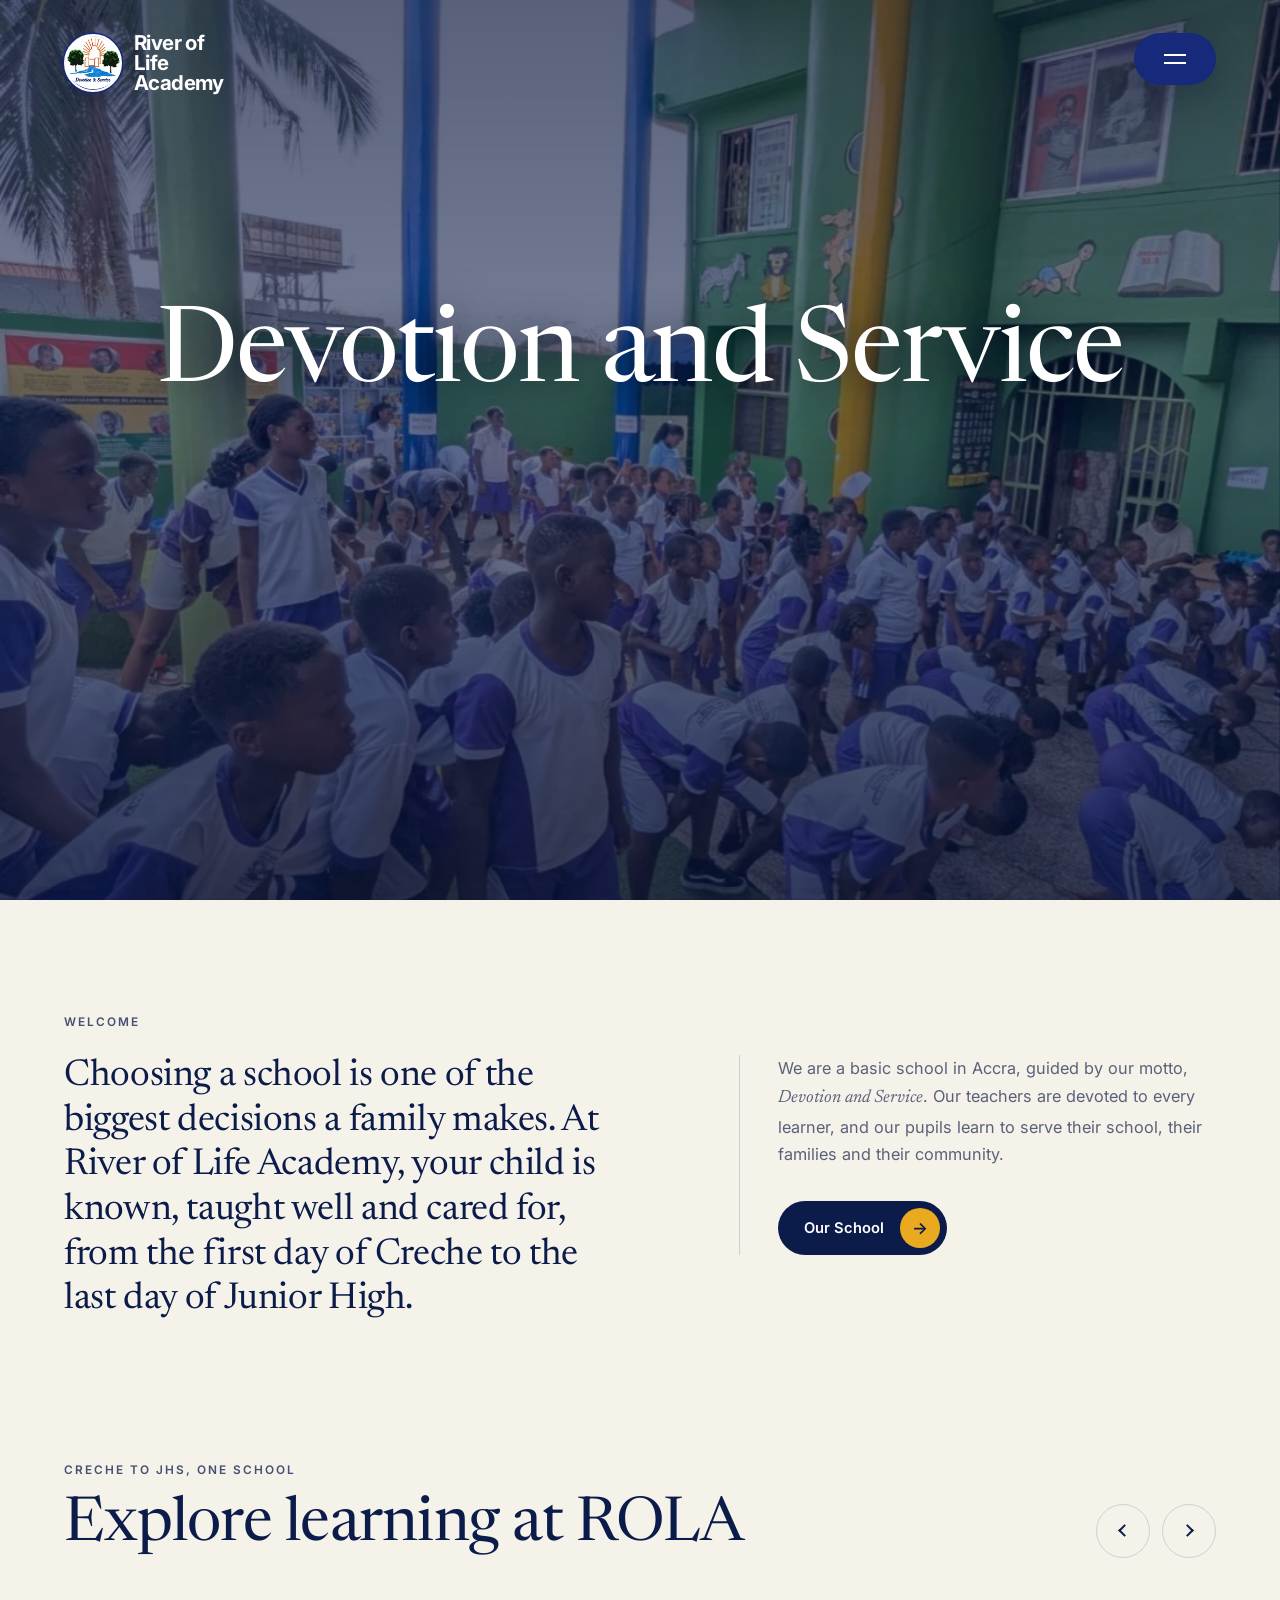
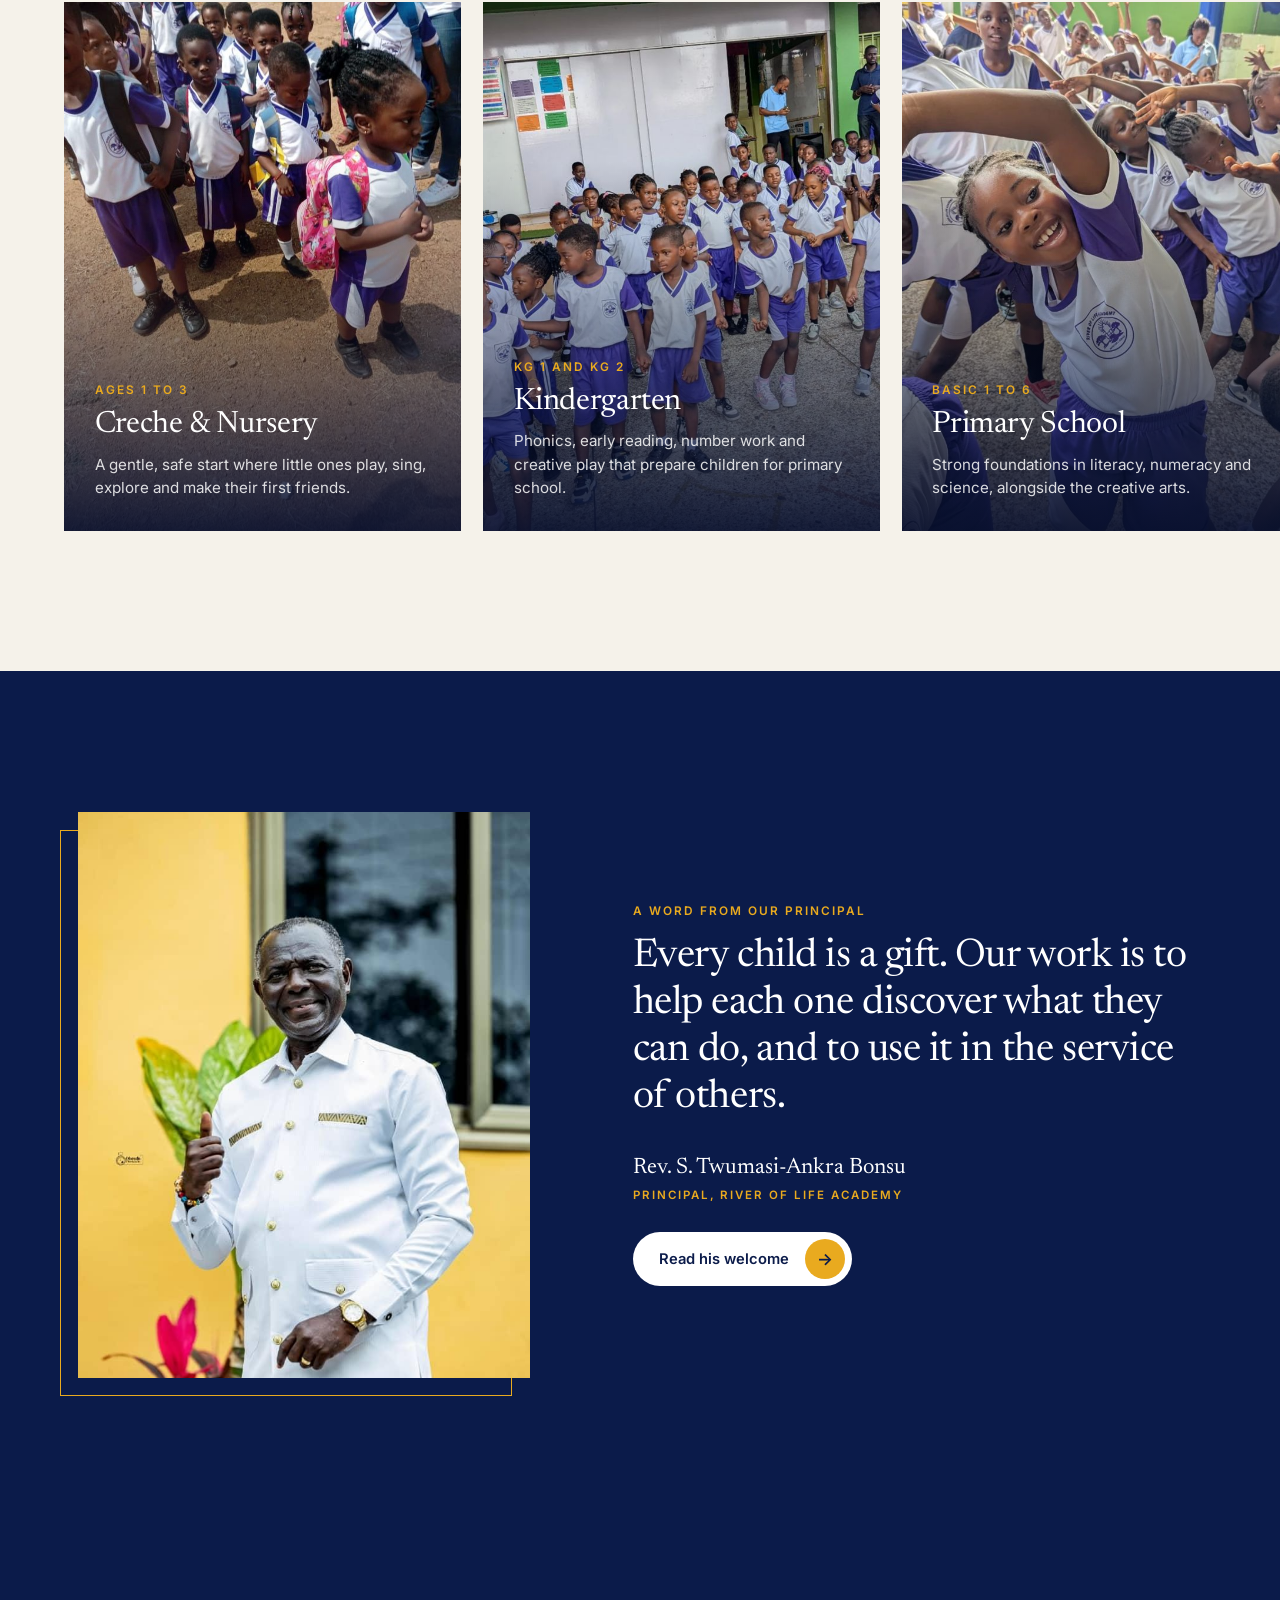
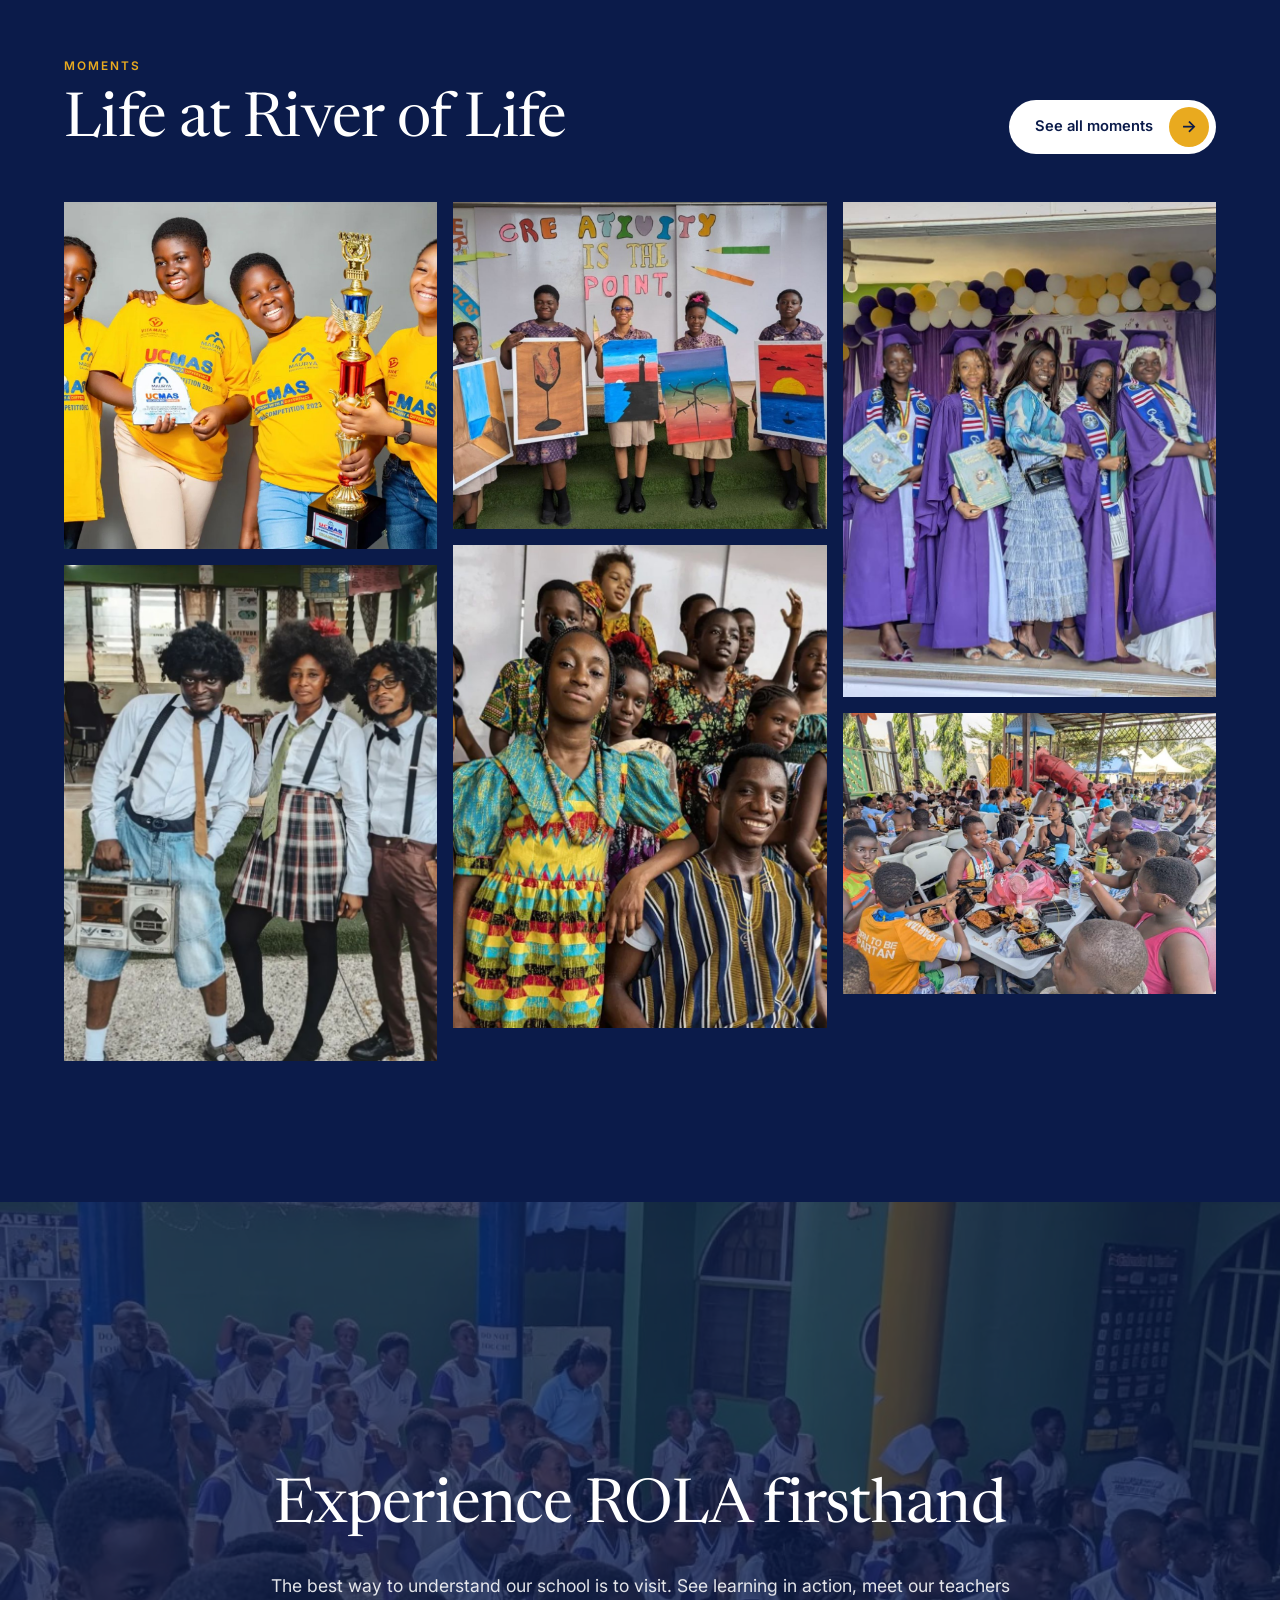
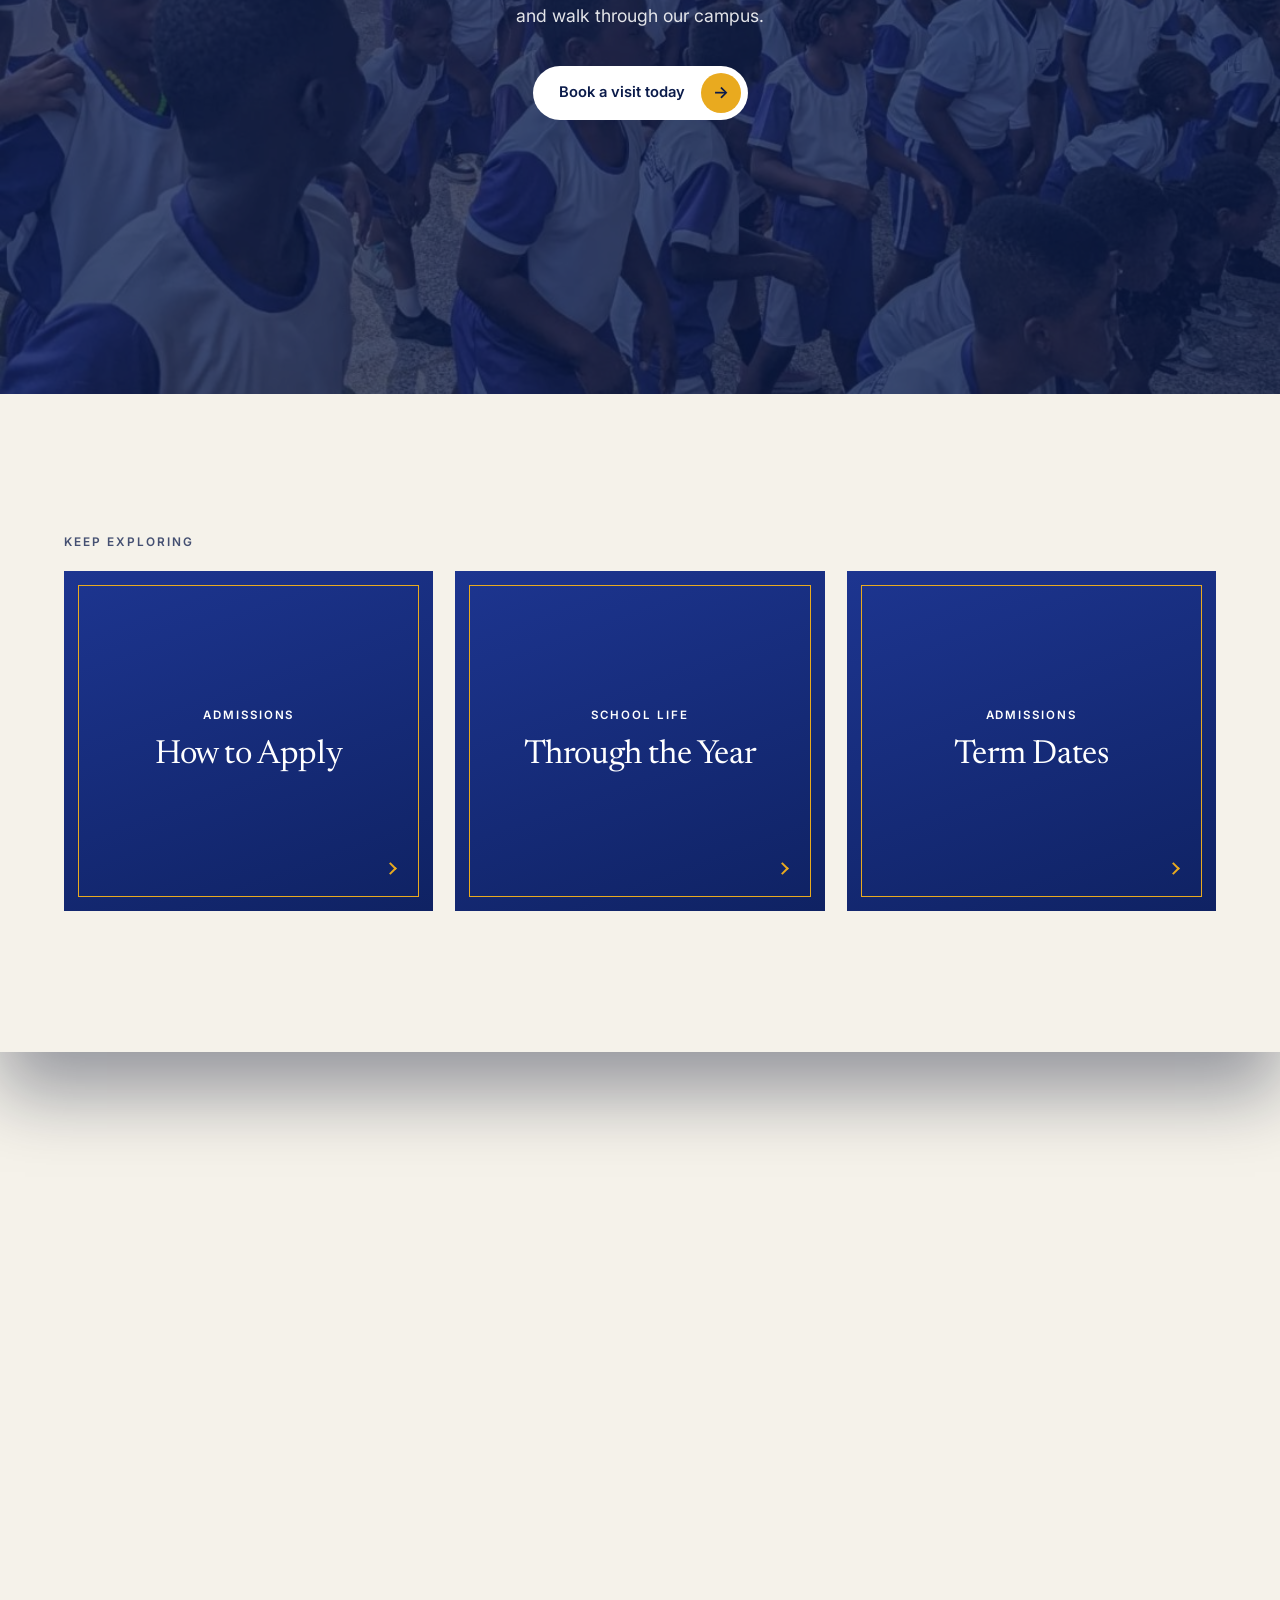
==== index.html @ cf3e888f "Split the site into section pages and add shared page polish Home keeps the welcome experience; Our " ====
<!DOCTYPE html>
<html lang="en">
<head>
  <meta charset="UTF-8" />
  <meta name="viewport" content="width=device-width, initial-scale=1.0" />
  <title>River of Life Academy | Devotion and Service | Accra, Ghana</title>
  <meta name="description" content="River of Life Academy (ROLA) is a basic school in Accra, Ghana, educating children from Creche to Junior High School. Motto: Devotion and Service." />
  <meta name="theme-color" content="#0b1b4a" />
  <meta property="og:title" content="River of Life Academy | Devotion and Service | Accra, Ghana" />
  <meta property="og:description" content="River of Life Academy (ROLA) is a basic school in Accra, Ghana, educating children from Creche to Junior High School. Motto: Devotion and Service." />
  <meta property="og:type" content="website" />
  <meta property="og:image" content="images/site/hero-1.jpg" />
  <link rel="icon" href="images/favicon.png" type="image/png" />
  <script>document.documentElement.className += " js";</script>
  <link rel="preconnect" href="https://fonts.googleapis.com" />
  <link rel="preconnect" href="https://fonts.gstatic.com" crossorigin />
  <link href="https://fonts.googleapis.com/css2?family=Inter:wght@400;500;600;700&family=Newsreader:ital,opsz,wght@0,6..72,400;0,6..72,500;1,6..72,400&display=swap" rel="stylesheet" />
  <link rel="stylesheet" href="css/styles.css" />
  <link rel="stylesheet" href="css/experience.css" />
  <link rel="stylesheet" href="css/pages.css" />
  <noscript><style>.cover,.veil{display:none!important}body.is-cover{overflow:auto!important}.reveal{opacity:1!important;transform:none!important}</style></noscript>
</head>
<body class="is-cover">
<div class="veil" aria-hidden="true"><img src="images/site/crest.png" alt="" width="120" height="120" /></div>
<div class="topfade" aria-hidden="true"></div>
<div class="cover is-intro" id="cover" aria-label="Welcome">
  <!-- Stage 1: opening photo (or images/site/hero.mp4 if present) with the motto -->
  <div class="cover__intro" id="coverIntro">
    <img src="images/site/hero-1.jpg" alt="" />
    <video id="introVideo" muted loop playsinline preload="none" aria-hidden="true"></video>
  </div>
  <!-- Stage 2: the globe.  Stage 3: the same tiles laid out as a wall you can drag around -->
  <div class="globe" id="globe"><div class="globe__sphere" id="sphere"></div></div>
  <div class="cover__shade" aria-hidden="true"></div>
  <div class="cover__center">
    <p class="cover__title">Devotion and Service</p>
    <button class="cover__go" id="coverGo" type="button">Continue</button>
  </div>
  <p class="cover__hint" id="coverHint" aria-hidden="true">Drag to explore</p>
  <div class="wallbar" id="wallbar">
    <div class="pick" id="pickPersona">
      <div class="pick__list" role="listbox" aria-label="I am a"></div>
      <button type="button" class="pick__btn" aria-haspopup="listbox"><span>I am a</span> <strong>New Parent</strong></button>
    </div>
    <button type="button" class="wallbar__globe" id="backToGlobe" aria-label="Back to the globe"></button>
    <div class="pick pick--right" id="pickTopic">
      <div class="pick__list" role="listbox" aria-label="Exploring"></div>
      <button type="button" class="pick__btn" aria-haspopup="listbox"><span>Exploring</span> <strong>Everything</strong></button>
    </div>
    <button type="button" class="wallbar__enter" id="enterSite">Enter website</button>
  </div>
</div>

<div class="sheet" id="sheet" aria-hidden="true" role="dialog" aria-modal="true" aria-labelledby="sheetTitle">
  <div class="sheet__scroll" id="sheetScroll">
    <article class="sheet__panel">
      <p class="sheet__label" id="sheetLabel"></p>
      <h2 class="sheet__title" id="sheetTitle"></h2>
      <img class="sheet__img" id="sheetImg" alt="" />
      <p class="sheet__text" id="sheetText"></p>
    </article>
  </div>
  <button type="button" class="sheet__close" id="sheetClose" aria-label="Close">&times;</button>
  <button type="button" class="sheet__full" id="sheetFull"><i aria-hidden="true"></i>Full page</button>
</div>
<header class="header" id="header">
  <a href="#top" class="wordmark" aria-label="River of Life Academy, home"><img class="wordmark__crest" src="images/site/crest.png" alt="" width="56" height="56" /><span>River of<br/>Life<br/>Academy</span></a>
  <nav class="pillnav" aria-label="Quick links">
    <a href="contact.html#visit">Book a Visit</a>
    <a href="admissions.html">Admissions</a>
    <a href="admissions.html#dates">Term Dates</a>
    <a href="school-life.html">School Life</a>
    <a href="contact.html">Contact Us</a>
  </nav>
  <button class="menu-btn" id="menuBtn" type="button" aria-label="Open menu" aria-expanded="false" aria-controls="menu"><span></span><span></span></button>
</header>
<div class="menu" id="menu" aria-hidden="true">
  <div class="menu__grid">
    <div class="menu__left">
      <img class="menu__crest" src="images/site/crest.png" alt="River of Life Academy crest" width="104" height="104" />
      <p class="menu__label">Useful links</p>
      <a href="index.html">Home</a>
      <a href="contact.html#visit">Book a Visit</a>
      <a href="admissions.html">Admissions</a>
      <a href="admissions.html#dates">Term Dates</a>
      <a href="contact.html">Contact Us</a>
    </div>
    <nav class="menu__main" aria-label="Main menu">
      <a href="our-school.html" data-sub="about" class="is-on">Our School <i class="arrow" aria-hidden="true"></i></a>
      <a href="learning.html" data-sub="learning">Learning <i class="arrow" aria-hidden="true"></i></a>
      <a href="school-life.html" data-sub="life">School Life <i class="arrow" aria-hidden="true"></i></a>
      <a href="admissions.html" data-sub="admissions">Admissions <i class="arrow" aria-hidden="true"></i></a>
      <a href="moments.html" data-sub="moments">Moments <i class="arrow" aria-hidden="true"></i></a>
      <a href="contact.html" data-sub="contact">Contact Us <i class="arrow" aria-hidden="true"></i></a>
    </nav>
    <div class="menu__sub">
      <div data-for="about" class="is-on"><a href="our-school.html">Who We Are</a><a href="our-school.html#motto">Our Motto</a><a href="our-school.html#principal">A Word from our Principal</a><a href="our-school.html#campus">Our Campus</a></div>
      <div data-for="learning"><a href="learning.html#creche">Creche &amp; Nursery</a><a href="learning.html#kindergarten">Kindergarten</a><a href="learning.html#primary">Primary School</a><a href="learning.html#jhs">Junior High School</a><a href="learning.html#curriculum">What We Teach</a></div>
      <div data-for="life"><a href="school-life.html#calendar">Through the Year</a><a href="moments.html">Photo Gallery</a></div>
      <div data-for="admissions"><a href="admissions.html#apply">How to Apply</a><a href="admissions.html#bring">What to Bring</a><a href="admissions.html#dates">Term Dates</a><a href="contact.html#visit">Book a Visit</a></div>
      <div data-for="moments"><a href="moments.html">Photo Gallery</a><a href="https://www.instagram.com/rola_school/" target="_blank" rel="noopener">Instagram</a></div>
      <div data-for="contact"><a href="contact.html">Get in Touch</a><a href="https://maps.app.goo.gl/BwdagYMMDPkHuo2j6" target="_blank" rel="noopener">Get Directions</a><a href="tel:+233200000000">Call the School</a></div>
    </div>
    <div class="menu__foot">
      <a href="#">Facebook</a>
      <a href="https://www.instagram.com/rola_school/" target="_blank" rel="noopener">Instagram</a>
      <a href="https://wa.me/233200000000" target="_blank" rel="noopener">WhatsApp</a>
      <a href="#" id="replayIntro">Welcome screen</a>
      <span>Devotion and Service</span>
    </div>
  </div>
</div>
<main id="top">
  <section class="hero">
    <!-- Background photos change automatically. To use a video instead, save it as images/site/hero.mp4 -->
    <div class="hero__slides" id="heroSlides" data-parallax>
      <img class="is-active" src="images/site/hero-1.jpg" alt="Pupils of River of Life Academy during morning exercise in front of the school building" />
      <img src="images/site/hero-3.jpg" alt="" style="object-position:center 30%" />
      <img src="images/site/stats.jpg" alt="" style="object-position:center 45%" />
      <img src="images/site/hero-2.jpg" alt="" style="object-position:center 22%" />
      <img src="images/site/h-class.jpg" alt="" style="object-position:center 35%" />
    </div>
    <video class="hero__video" id="heroVideo" muted loop playsinline preload="none" aria-hidden="true"></video>
    <div class="hero__shade" aria-hidden="true"></div>
    <span class="hero__scroll" aria-hidden="true">Scroll</span>
    <h1 class="hero__title">River of Life Academy</h1>
  </section>

  <section class="section statement">
    <div class="wrap">
      <p class="eyebrow">Welcome</p>
      <div class="intro__grid">
        <p class="lead reveal">Choosing a school is one of the biggest decisions a family makes. At River of Life Academy, your child is known, taught well and cared for, from the first day of Creche to the last day of Junior High.</p>
        <div class="intro__body reveal"><p>We are a basic school in Accra, guided by our motto, <em>Devotion and Service</em>. Our teachers are devoted to every learner, and our pupils learn to serve their school, their families and their community.</p><a href="our-school.html" class="btn">Our School <i aria-hidden="true"></i></a></div>
      </div>
    </div>
  </section>

  <section class="section learning" id="learning">
    <div class="wrap learning__head">
      <div class="reveal"><p class="eyebrow">Creche to JHS, one school</p><h2>Explore learning at ROLA</h2></div>
      <div class="controls">
        <button type="button" class="round" id="slidePrev" aria-label="Previous"><i class="arrow arrow--left"></i></button>
        <button type="button" class="round" id="slideNext" aria-label="Next"><i class="arrow"></i></button>
      </div>
    </div>
    <div class="slider" id="slider">
      <a class="stage" href="learning.html#creche">
        <img src="images/site/nursery.jpg" alt="" loading="lazy" />
        <div class="stage__text"><p class="eyebrow">Ages 1 to 3</p><h3>Creche &amp; Nursery</h3><p>A gentle, safe start where little ones play, sing, explore and make their first friends.</p></div>
      </a>
      <a class="stage" href="learning.html#kindergarten">
        <img src="images/site/kg.jpg" alt="" loading="lazy" />
        <div class="stage__text"><p class="eyebrow">KG 1 and KG 2</p><h3>Kindergarten</h3><p>Phonics, early reading, number work and creative play that prepare children for primary school.</p></div>
      </a>
      <a class="stage" href="learning.html#primary">
        <img src="images/site/primary.jpg" alt="" loading="lazy" />
        <div class="stage__text"><p class="eyebrow">Basic 1 to 6</p><h3>Primary School</h3><p>Strong foundations in literacy, numeracy and science, alongside the creative arts.</p></div>
      </a>
      <a class="stage" href="learning.html#jhs">
        <img src="images/site/jhs.jpg" alt="" loading="lazy" />
        <div class="stage__text"><p class="eyebrow">JHS 1 to 3</p><h3>Junior High School</h3><p>Focused teaching, mentoring and BECE preparation for confident young people.</p></div>
      </a>
    </div>
  </section>

  <section class="section welcome">
    <div class="wrap welcome__grid">
      <figure class="welcome__photo reveal"><img src="images/site/principal.jpg" alt="Rev. S. Twumasi-Ankra Bonsu, Principal of River of Life Academy" loading="lazy" /></figure>
      <div class="reveal">
        <p class="eyebrow eyebrow--gold">A word from our Principal</p>
        <blockquote>Every child is a gift. Our work is to help each one discover what they can do, and to use it in the service of others.</blockquote>
        <p class="welcome__sign">Rev. S. Twumasi-Ankra Bonsu<span>Principal, River of Life Academy</span></p>
        <p class="welcome__more"><a href="our-school.html#principal" class="btn btn--light">Read his welcome <i aria-hidden="true"></i></a></p>
      </div>
    </div>
  </section>

  <section class="section moments moments--teaser">
    <div class="wrap">
      <div class="moments__head reveal">
        <div><p class="eyebrow eyebrow--gold">Moments</p><h2>Life at River of Life</h2></div>
        <a href="moments.html" class="btn btn--light">See all moments <i aria-hidden="true"></i></a>
      </div>
      <div class="grid" id="gallery">
        <button type="button" class="shot"><img src="images/site/g-ucmas.jpg" alt="School photo: UCMAS National Competition" loading="lazy" /><span>UCMAS National Competition</span></button>
        <button type="button" class="shot"><img src="images/site/g-oldschool.jpg" alt="School photo: Old School Day" loading="lazy" /><span>Old School Day</span></button>
        <button type="button" class="shot"><img src="images/site/g-art.jpg" alt="School photo: Creativity is the Point" loading="lazy" /><span>Creativity is the Point</span></button>
        <button type="button" class="shot"><img src="images/site/g-culture.jpg" alt="School photo: Cultural Day" loading="lazy" /><span>Cultural Day</span></button>
        <button type="button" class="shot"><img src="images/site/g-graduation.jpg" alt="School photo: Graduation Day" loading="lazy" /><span>Graduation Day</span></button>
        <button type="button" class="shot"><img src="images/site/g-trip-lunch.jpg" alt="School photo: Excursion: lunch together" loading="lazy" /><span>Excursion: lunch together</span></button>
      </div>
    </div>
  </section>

  <section class="banner">
    <img src="images/site/stats.jpg" alt="ROLA pupils gathered in the school courtyard" loading="lazy" />
    <div class="banner__shade" aria-hidden="true"></div>
    <div class="banner__text reveal">
      <h2>Experience ROLA firsthand</h2>
      <p>The best way to understand our school is to visit. See learning in action, meet our teachers and walk through our campus.</p>
      <a href="contact.html#visit" class="btn btn--light">Book a visit today <i aria-hidden="true"></i></a>
    </div>
  </section>

  <section class="section explore">
    <div class="wrap">
      <p class="eyebrow">Keep exploring</p>
      <div class="explore__grid"><a href="admissions.html" class="card reveal"><span class="card__label">Admissions</span><span class="card__title">How to Apply</span><i class="arrow" aria-hidden="true"></i></a><a href="school-life.html" class="card reveal"><span class="card__label">School Life</span><span class="card__title">Through the Year</span><i class="arrow" aria-hidden="true"></i></a><a href="admissions.html#dates" class="card reveal"><span class="card__label">Admissions</span><span class="card__title">Term Dates</span><i class="arrow" aria-hidden="true"></i></a></div>
    </div>
  </section>
</main>
<footer class="footer">
  <div class="wrap footer__cards">
    <a href="admissions.html" class="fcard">
      <img src="images/site/g-art2.jpg" alt="" loading="lazy" />
      <div><h2>Begin your journey</h2><p>Explore our admissions process and take the next step with confidence.</p><span class="btn btn--light">Admissions <i aria-hidden="true"></i></span></div>
    </a>
    <a href="contact.html#visit" class="fcard">
      <img src="images/site/g-culture2.jpg" alt="" loading="lazy" />
      <div><h2>Book a visit</h2><p>Walk through our classrooms, meet our teachers and discover what makes ROLA special.</p><span class="btn btn--light">Visits <i aria-hidden="true"></i></span></div>
    </a>
  </div>
  <div class="wrap footer__bottom">
    <p class="wordmark wordmark--footer"><img class="wordmark__crest" src="images/site/crest.png" alt="" width="56" height="56" /><span>River of<br/>Life<br/>Academy</span></p>
    <p class="footer__motto">Devotion and Service</p>
    <nav class="footer__links" aria-label="Social">
      <a href="#">Facebook</a>
      <a href="https://www.instagram.com/rola_school/" target="_blank" rel="noopener">Instagram</a>
      <a href="https://wa.me/233200000000" target="_blank" rel="noopener">WhatsApp</a>
    </nav>
    <p class="footer__copy">All rights reserved. &copy; <span id="year">2026</span> River of Life Academy, Accra</p>
  </div>
</footer>

<div class="lightbox" id="lightbox" aria-hidden="true">
  <button class="lightbox__close" type="button" aria-label="Close">Close</button>
  <img alt="" />
  <p></p>
</div>

<script src="js/site.js"></script>
<script src="js/main.js"></script>
</body>
</html>
---- css/styles.css ----
/* =========================================================
   River of Life Academy
   Brand colours live here: change them once, the site follows.
   ========================================================= */
:root {
  --navy: #0b1b4a;        /* deep school blue (from the crest) */
  --navy-2: #16297a;      /* pills, cards */
  --navy-deep: #060e2c;   /* footer, welcome screen edges */
  --gold: #e9aa1f;
  --gold-dark: #b58108;
  --cream: #f5f2ea;
  --white: #ffffff;
  --ink: #161d38;
  --muted: #5b6179;
  --line: rgba(11, 27, 74, .16);

  --serif: "Newsreader", "Iowan Old Style", Georgia, serif;
  --sans: "Inter", "Helvetica Neue", Arial, sans-serif;

  --gutter: clamp(20px, 5vw, 72px);
  --max: 1320px;
  --ease: cubic-bezier(.2, .7, .2, 1);
}

/* ---------- Base ---------- */
*, *::before, *::after { box-sizing: border-box; }
html { scroll-behavior: smooth; scroll-padding-top: 90px; }
body { margin: 0; font: 400 1.02rem/1.7 var(--sans); color: var(--ink); background: var(--cream); -webkit-font-smoothing: antialiased; overflow-x: hidden; }
body.is-cover, body.menu-open { overflow: hidden; }
img { display: block; max-width: 100%; }
a { color: inherit; text-decoration: none; }
ul, ol { list-style: none; margin: 0; padding: 0; }
p { margin: 0 0 1.1em; }
button { font: inherit; color: inherit; cursor: pointer; }
h1, h2, h3 { font-family: var(--serif); font-weight: 400; color: var(--navy); margin: 0; letter-spacing: -.012em; }
h2 { font-size: clamp(2.3rem, 4.8vw, 4.1rem); line-height: 1.04; margin-bottom: .5em; }
h3 { font-size: 1.65rem; line-height: 1.15; }
em { font-family: var(--serif); font-size: 1.1em; }
:focus-visible { outline: 2px solid var(--gold); outline-offset: 3px; }

.wrap { width: min(var(--max), 100% - 2 * var(--gutter)); margin-inline: auto; }
.section { padding: clamp(84px, 11vw, 168px) 0; }
.bar { display: block; width: 64px; height: 3px; background: var(--gold); margin-bottom: 30px; }
.eyebrow { font: 600 .74rem/1.2 var(--sans); letter-spacing: .17em; text-transform: uppercase; color: var(--navy); opacity: .75; margin-bottom: 16px; }
.eyebrow--gold { color: var(--gold); opacity: 1; }
.lead { font: 400 clamp(1.6rem, 2.9vw, 2.55rem)/1.2 var(--serif); color: var(--navy); letter-spacing: -.01em; margin: 0; }
.lead--sm { font-size: clamp(1.3rem, 2vw, 1.7rem); line-height: 1.3; margin-bottom: 1em; }

/* Buttons */
.btn { display: inline-flex; align-items: center; gap: 16px; padding: 7px 7px 7px 26px; border: 0; border-radius: 999px; background: var(--navy); color: #fff; font: 600 .92rem/1 var(--sans); transition: background .3s; }
.btn i { display: grid; place-items: center; width: 40px; height: 40px; border-radius: 50%; background: var(--gold); color: var(--navy); font-style: normal; transition: transform .35s var(--ease); }
.btn i::before { content: "\2192"; font-size: 1.05rem; }
.btn:hover { background: var(--navy-2); }
.btn:hover i { transform: translateX(4px); }
.btn--light { background: #fff; color: var(--navy); }
.btn--light:hover { background: var(--cream); }
.round { display: grid; place-items: center; width: 54px; height: 54px; border-radius: 50%; border: 1px solid var(--line); background: transparent; color: var(--navy); transition: background .3s, color .3s; }
.round:hover { background: var(--navy); color: #fff; }
.arrow { display: inline-block; width: 9px; height: 9px; border-top: 2px solid currentColor; border-right: 2px solid currentColor; transform: rotate(45deg); margin-left: -3px; }
.arrow--left { transform: rotate(-135deg); margin-left: 3px; }

/* Reveal on scroll (only when JS is running) */
.js .reveal { opacity: 0; transform: translateY(30px); transition: opacity 1s var(--ease), transform 1s var(--ease); }
.js .reveal.is-in { opacity: 1; transform: none; }

/* =========================================================
   Welcome screen
   ========================================================= */
.cover { position: fixed; inset: 0; z-index: 150; overflow: hidden; background: radial-gradient(circle at 50% 46%, #17307f 0%, var(--navy) 42%, var(--navy-deep) 100%); touch-action: none; user-select: none; -webkit-user-select: none; cursor: grab; transition: opacity .9s var(--ease), transform 1.1s var(--ease), visibility .9s; }
.cover:active { cursor: grabbing; }
.cover.is-gone { opacity: 0; visibility: hidden; transform: scale(1.25); pointer-events: none; }
.globe { position: absolute; inset: 0; perspective: 1200px; }
.globe__sphere { position: absolute; left: 50%; top: 50%; width: 0; height: 0; transform-style: preserve-3d; will-change: transform; }
.gcard { --cw: 240px; --ch: 320px; --u: 1; position: absolute; left: calc(var(--cw) / -2); top: calc(var(--ch) / -2); width: var(--cw); height: var(--ch); display: flex; flex-direction: column; align-items: center; justify-content: center; text-align: center; padding: calc(var(--u) * 24px); color: #fff; background: var(--navy-2) center / cover no-repeat; overflow: hidden; }
.gcard--text { background: linear-gradient(160deg, #1d3590, #0f2263); }
.gcard--text::before { content: ""; position: absolute; inset: calc(var(--u) * 10px); border: 1px solid var(--gold); }
.gcard--caption::after { content: ""; position: absolute; inset: 0; background: rgba(6, 14, 44, .38); }
.gcard > * { position: relative; z-index: 1; }
.gcard small { font: 600 calc(var(--u) * 10px)/1 var(--sans); letter-spacing: .17em; text-transform: uppercase; margin-bottom: calc(var(--u) * 12px); }
.gcard strong { font: 400 calc(var(--u) * 28px)/1.04 var(--serif); letter-spacing: -.01em; }
.gcard em { font: 500 calc(var(--u) * 10.5px)/1 var(--sans); margin-top: calc(var(--u) * 14px); opacity: .85; }
.gcard:hover { filter: brightness(1.18); }
.cover__shade { position: absolute; inset: 0; pointer-events: none; background: radial-gradient(ellipse 46% 34% at 50% 52%, rgba(6, 14, 44, .62), transparent 100%), radial-gradient(circle at 50% 50%, transparent 55%, rgba(4, 9, 28, .85) 100%); }
.cover__center { position: absolute; inset: 0; display: flex; flex-direction: column; align-items: center; justify-content: center; gap: clamp(22px, 4vh, 44px); padding: 0 20px; text-align: center; pointer-events: none; }
.cover__title { margin: 0; font: 400 clamp(2.9rem, 8.2vw, 6.8rem)/1 var(--serif); letter-spacing: -.02em; color: #fff; text-shadow: 0 4px 40px rgba(4, 9, 28, .8); }
.cover__go { pointer-events: auto; width: clamp(118px, 12vw, 150px); aspect-ratio: 1; border-radius: 50%; border: 2px solid #fff; background: rgba(6, 14, 44, .6); color: #fff; font: 400 1.15rem var(--serif); transition: background .35s, color .35s, transform .35s var(--ease); }
.cover__go:hover { background: #fff; color: var(--navy); transform: scale(1.06); }
.cover__hint { position: absolute; left: 0; right: 0; bottom: 26px; margin: 0; text-align: center; font: 600 .68rem var(--sans); letter-spacing: .2em; text-transform: uppercase; color: rgba(255, 255, 255, .55); pointer-events: none; }

/* =========================================================
   Header and menu
   ========================================================= */
.header { position: fixed; top: 0; left: 0; right: 0; z-index: 200; display: flex; justify-content: space-between; align-items: flex-start; padding: clamp(18px, 2.6vw, 34px) var(--gutter); pointer-events: none; }
.header > * { pointer-events: auto; }
.wordmark { display: flex; align-items: center; gap: 12px; font: 700 1.28rem/.98 var(--sans); letter-spacing: -.03em; color: #fff; transition: color .35s; }
.wordmark__crest { width: 58px; height: 58px; border-radius: 50%; background: #fff; border: 2px solid #fff; box-shadow: 0 0 0 1.5px var(--navy-2), 0 6px 18px rgba(6, 14, 44, .25); }
.header.is-light .wordmark { color: var(--navy); }
/* Always white over the welcome screen and the open menu (must outrank .header.is-light) */
body.is-cover .header .wordmark, body.menu-open .header .wordmark { color: #fff; }
.pillnav { position: absolute; left: 50%; top: clamp(18px, 2.6vw, 34px); transform: translateX(-50%); display: flex; padding: 6px; border-radius: 999px; background: var(--navy-2); box-shadow: 0 10px 30px rgba(6, 14, 44, .25); transition: opacity .4s, transform .5s var(--ease); }
.pillnav a { padding: 11px 17px; border-radius: 999px; color: #fff; font: 600 .84rem/1 var(--sans); white-space: nowrap; transition: background .3s, color .3s; }
.pillnav a:hover { background: rgba(255, 255, 255, .14); }
.pillnav a.is-active { background: #fff; color: var(--navy); }
body.is-cover .pillnav, body.menu-open .pillnav { opacity: 0; pointer-events: none; transform: translateX(-50%) translateY(-14px); }
.menu-btn { display: flex; flex-direction: column; align-items: center; justify-content: center; gap: 6px; width: 82px; height: 52px; border: 0; border-radius: 999px; background: var(--navy-2); box-shadow: 0 10px 30px rgba(6, 14, 44, .25); transition: background .3s; }
.menu-btn:hover { background: #1f38a0; }
.menu-btn span { width: 22px; height: 2px; background: #fff; transition: transform .4s var(--ease); }
.menu-btn[aria-expanded="true"] span:first-child { transform: translateY(4px) rotate(45deg); }
.menu-btn[aria-expanded="true"] span:last-child { transform: translateY(-4px) rotate(-45deg); }

.menu { position: fixed; inset: 0; z-index: 180; background: var(--navy); color: #fff; overflow-y: auto; clip-path: circle(0 at calc(100% - var(--gutter) - 41px) 56px); visibility: hidden; transition: clip-path .8s var(--ease), visibility .8s; }
.menu.is-open { clip-path: circle(150% at calc(100% - var(--gutter) - 41px) 56px); visibility: visible; }
.menu__grid { display: grid; grid-template-columns: 1.5fr 1fr; gap: 8vw; min-height: 100%; padding: clamp(120px, 16vh, 170px) var(--gutter) 60px; align-items: start; }
.menu__main { display: grid; gap: 0; max-width: 420px; }
.menu__main a { display: flex; align-items: baseline; gap: 18px; padding: 13px 0; border-bottom: 1px solid rgba(255, 255, 255, .14); font: 400 clamp(1.3rem, 1.9vw, 1.6rem)/1.2 var(--serif); transition: color .3s, transform .45s var(--ease); }
.menu__main a small { font: 600 .72rem var(--sans); letter-spacing: .12em; color: var(--gold); }
.menu__main a:hover { color: var(--gold); transform: translateX(8px); }
.menu__side { display: grid; gap: 10px; padding-left: 5vw; border-left: 1px solid rgba(255, 255, 255, .16); }
.menu__side a { color: rgba(255, 255, 255, .86); word-break: break-word; }
.menu__side a:hover { color: var(--gold); }
.menu__label { margin: 22px 0 4px; font: 600 .72rem var(--sans); letter-spacing: .17em; text-transform: uppercase; color: var(--gold); }
.menu__label:first-child { margin-top: 0; }
.menu__motto { margin: 40px 0 0; font: italic 400 1.5rem var(--serif); color: #fff; }

/* =========================================================
   Hero
   ========================================================= */
.hero { position: relative; height: min(100vh, 1100px); height: min(100svh, 1100px); min-height: 560px; overflow: hidden; background: var(--navy); }
.hero__slides img, .hero__video { position: absolute; inset: 0; width: 100%; height: 100%; object-fit: cover; object-position: center 40%; }
.hero__slides img { opacity: 0; transform: scale(1.14); transition: opacity 1.8s ease, transform 9s linear; }
.hero__slides img.is-active { opacity: 1; transform: scale(1); }
.hero__video { opacity: 0; transition: opacity 1.2s ease; }
.hero__video.is-ready { opacity: 1; }
/* Navy tint over the changing photos (and the video, once added).
   The last number (.62) is the strength: lower = more photo, higher = more navy. */
.hero__shade { position: absolute; inset: 0; background: linear-gradient(to bottom, rgba(6, 14, 44, .3) 0%, rgba(6, 14, 44, 0) 35%, rgba(6, 14, 44, .5) 100%), rgba(11, 27, 74, .62); }
.hero__title { position: absolute; left: var(--gutter); right: var(--gutter); bottom: clamp(40px, 8vh, 90px); text-align: center; color: #fff; font-size: clamp(2.7rem, 7vw, 6rem); line-height: 1; }
.hero__scroll { position: absolute; left: var(--gutter); bottom: clamp(40px, 8vh, 90px); display: flex; align-items: center; gap: 12px; color: #fff; font: 600 .7rem var(--sans); letter-spacing: .2em; text-transform: uppercase; writing-mode: vertical-rl; }
.hero__scroll::after { content: ""; width: 1px; height: 54px; background: rgba(255, 255, 255, .7); }

/* =========================================================
   Intro
   ========================================================= */
.intro__grid { display: grid; grid-template-columns: 1.2fr 1fr; gap: clamp(40px, 8vw, 130px); align-items: start; }
.intro__body { color: var(--muted); }
.intro__cta { color: var(--navy); font-weight: 600; margin-top: 1.6em; }

/* =========================================================
   Learning slider
   ========================================================= */
.learning { padding-top: 0; }
.learning__head { display: flex; align-items: flex-end; justify-content: space-between; gap: 24px; margin-bottom: 44px; }
.learning__head h2 { margin: 0; }
.controls { display: flex; gap: 12px; }
.slider { display: flex; gap: 22px; overflow-x: auto; scroll-snap-type: x mandatory; padding-inline: max(var(--gutter), calc((100% - var(--max)) / 2)); scroll-padding-inline: max(var(--gutter), calc((100% - var(--max)) / 2)); scrollbar-width: none; }
.slider::-webkit-scrollbar { display: none; }
.stage { position: relative; flex: 0 0 clamp(270px, 31vw, 440px); aspect-ratio: 3 / 4; overflow: hidden; scroll-snap-align: start; background: var(--navy); color: #fff; }
.stage img { width: 100%; height: 100%; object-fit: cover; object-position: center 25%; transition: transform 1.2s var(--ease); }
.stage:hover img { transform: scale(1.06); }
.stage::after { content: ""; position: absolute; inset: 0; background: linear-gradient(to top, rgba(6, 14, 44, .92) 0%, rgba(6, 14, 44, .2) 52%, transparent 70%); }
.stage__text { position: absolute; left: 0; right: 0; bottom: 0; z-index: 1; padding: clamp(22px, 2.4vw, 34px); }
.stage__text .eyebrow { color: var(--gold); opacity: 1; margin-bottom: 10px; }
.stage__text h3 { color: #fff; font-size: clamp(1.7rem, 2.4vw, 2.3rem); margin-bottom: 10px; }
.stage__text p:last-child { margin: 0; font-size: .95rem; line-height: 1.55; color: rgba(255, 255, 255, .84); }

/* =========================================================
   Welcome message
   ========================================================= */
.welcome { background: var(--navy); color: rgba(255, 255, 255, .8); }
.welcome__grid { display: grid; grid-template-columns: .8fr 1fr; gap: clamp(40px, 8vw, 130px); align-items: center; }
.welcome__photo { position: relative; margin: 0 0 0 14px; }
.welcome__photo::before { content: ""; position: absolute; inset: 18px 18px -18px -18px; border: 1px solid var(--gold); }
.welcome__photo img { position: relative; width: 100%; aspect-ratio: 4 / 5; object-fit: cover; object-position: center 12%; }
.welcome blockquote { margin: 0 0 30px; font: 400 clamp(1.75rem, 3.1vw, 2.7rem)/1.18 var(--serif); letter-spacing: -.012em; color: #fff; }
.welcome__sign { margin: 34px 0 0; font: 400 1.4rem/1.2 var(--serif); color: #fff; }
.welcome__sign span { display: block; margin-top: 6px; font: 600 .72rem var(--sans); letter-spacing: .17em; text-transform: uppercase; color: var(--gold); }

/* =========================================================
   Tables (school life, term dates)
   ========================================================= */
.life__grid, .dates__grid { display: grid; grid-template-columns: .8fr 1.25fr; gap: clamp(40px, 8vw, 130px); align-items: start; }
.life__intro { position: sticky; top: 130px; }
.life__intro p, .dates__grid > div:first-child p { color: var(--muted); max-width: 40ch; }
.life__intro .btn { margin-top: 14px; }
.table { border-top: 1px solid var(--navy); }
.table__caption { margin: 0; padding: 16px 0; font: 600 .74rem var(--sans); letter-spacing: .17em; text-transform: uppercase; color: var(--navy); border-bottom: 1px solid var(--line); }
.table__row { display: grid; grid-template-columns: 1fr 1.5fr; gap: clamp(18px, 3vw, 48px); align-items: baseline; padding: 26px 0; border-bottom: 1px solid var(--line); transition: background .35s, box-shadow .35s; }
.table__row h3, .table__row p { transition: color .35s; }
.table__row p { margin: 0; color: var(--muted); }
/* Hover: navy band (extended sideways with a shadow so the text does not shift), gold heading, white text */
.table__row:hover { background: var(--navy); box-shadow: -22px 0 0 var(--navy), 22px 0 0 var(--navy); }
.table__row:hover h3 { color: var(--gold); }
.table__row:hover p, .table__row:hover .table__date { color: #fff !important; }
.table--dates .table__row { grid-template-columns: 110px 1.3fr 1fr; }
.table__date { font: 400 1.5rem/1.1 var(--serif); color: var(--gold-dark) !important; }

/* =========================================================
   Full-bleed banner
   ========================================================= */
.banner { position: relative; min-height: min(88vh, 800px); display: grid; place-items: center; padding: 120px var(--gutter); overflow: hidden; background: var(--navy); text-align: center; }
.banner > img { position: absolute; inset: 0; width: 100%; height: 100%; object-fit: cover; }
.banner__shade { position: absolute; inset: 0; background: rgba(11, 27, 74, .74); }
.banner__text { position: relative; max-width: 760px; color: rgba(255, 255, 255, .88); }
.banner__text h2 { color: #fff; }
.banner__text p { font-size: 1.1rem; margin-bottom: 2em; }

/* =========================================================
   Admissions
   ========================================================= */
.admissions, .contact { background: #fff; }
.admissions__grid, .contact__grid { display: grid; grid-template-columns: 1fr 1fr; gap: clamp(40px, 8vw, 130px); align-items: start; }
.admissions__grid > div > p:not(.lead) { color: var(--muted); }
.sub { margin: 40px 0 16px; font: 600 .74rem var(--sans); letter-spacing: .17em; text-transform: uppercase; color: var(--navy); }
.dots li { position: relative; padding: 10px 0 10px 26px; border-bottom: 1px solid var(--line); }
.dots li::before { content: ""; position: absolute; left: 2px; top: 21px; width: 8px; height: 8px; background: var(--gold); }
.steps li { display: grid; grid-template-columns: 84px 1fr; gap: 12px; padding: 32px 0; border-top: 1px solid var(--line); }
.steps li:last-child { border-bottom: 1px solid var(--line); }
.steps span { font: 400 2.7rem/1 var(--serif); color: var(--gold-dark); }
.steps h3 { margin-bottom: 8px; }
.steps p { margin: 0; color: var(--muted); }

/* =========================================================
   Moments
   ========================================================= */
.moments { background: var(--navy); }
.moments__head { display: flex; align-items: flex-end; justify-content: space-between; gap: 24px; flex-wrap: wrap; margin-bottom: 48px; }
.moments__head h2 { color: #fff; margin: 0; }
.grid { columns: 3; column-gap: 16px; }
.shot { position: relative; display: block; width: 100%; margin: 0 0 16px; padding: 0; border: 0; background: var(--navy-2); overflow: hidden; break-inside: avoid; }
.shot img { width: 100%; transition: transform 1.1s var(--ease); }
.shot::after { content: ""; position: absolute; inset: 0; background: linear-gradient(to top, rgba(6, 14, 44, .85), transparent 45%); opacity: 0; transition: opacity .4s; }
.shot span { position: absolute; left: 18px; right: 18px; bottom: 14px; z-index: 1; text-align: left; font: 400 1.3rem/1.15 var(--serif); color: #fff; opacity: 0; transform: translateY(10px); transition: opacity .4s, transform .5s var(--ease); }
.shot:hover img, .shot:focus-visible img { transform: scale(1.05); }
.shot:hover::after, .shot:focus-visible::after { opacity: 1; }
.shot:hover span, .shot:focus-visible span { opacity: 1; transform: none; }

/* =========================================================
   Contact
   ========================================================= */
.details { display: grid; grid-template-columns: 1fr 1fr; gap: 30px 24px; margin: 44px 0 0; }
.details dt { font: 600 .72rem var(--sans); letter-spacing: .17em; text-transform: uppercase; color: var(--gold-dark); margin-bottom: 6px; }
.details dd { margin: 0; font: 400 1.22rem/1.3 var(--serif); color: var(--navy); word-break: break-word; }
.details .directions { display: inline-block; margin-top: 8px; font: 600 .82rem var(--sans); letter-spacing: .04em; color: var(--gold-dark); border-bottom: 1px solid currentColor; }
.details .directions::after { content: " 92"; }
.details a:hover { text-decoration: underline; text-decoration-color: var(--gold); text-underline-offset: 4px; }
.form__row { display: grid; grid-template-columns: 1fr 1fr; gap: 28px; }
.field { margin-bottom: 26px; }
.field label { display: block; font: 600 .72rem var(--sans); letter-spacing: .14em; text-transform: uppercase; color: var(--navy); }
.field input, .field select, .field textarea { width: 100%; padding: 12px 0; border: 0; border-bottom: 1px solid rgba(11, 27, 74, .35); border-radius: 0; background: transparent; font: 400 1.05rem var(--sans); color: var(--ink); transition: border-color .3s, box-shadow .3s; }
.field textarea { resize: vertical; }
.field input:focus, .field select:focus, .field textarea:focus { outline: none; border-color: var(--navy); box-shadow: 0 2px 0 var(--gold); }
.field.has-error input, .field.has-error textarea { border-color: #c2281f; box-shadow: 0 1px 0 #c2281f; }
.form__status { margin: 18px 0 0; min-height: 1.5em; font-weight: 600; }
.form__status.is-success { color: #14734a; }
.form__status.is-error { color: #c2281f; }
.map { height: 420px; margin-top: clamp(60px, 8vw, 110px); overflow: hidden; }
.map iframe { width: 100%; height: 100%; border: 0; display: block; filter: grayscale(.7) contrast(1.05); }

/* =========================================================
   Keep exploring
   ========================================================= */
.explore__grid { display: grid; grid-template-columns: repeat(3, 1fr); gap: 22px; margin-top: 44px; }
.card { position: relative; display: flex; flex-direction: column; justify-content: center; align-items: center; text-align: center; min-height: 340px; padding: 48px 36px; color: #fff; background: linear-gradient(160deg, #1d3590, #0f2263); transition: transform .6s var(--ease), box-shadow .6s; }
.card::before { content: ""; position: absolute; inset: 14px; border: 1px solid var(--gold); transition: inset .5s var(--ease); }
.card:hover { transform: translateY(-8px); box-shadow: 0 30px 60px rgba(11, 27, 74, .28); }
.card:hover::before { inset: 20px; }
.card__label { font: 600 .72rem var(--sans); letter-spacing: .17em; text-transform: uppercase; margin-bottom: 16px; }
.card__title { font: 400 clamp(1.8rem, 2.6vw, 2.4rem)/1.08 var(--serif); letter-spacing: -.012em; }
.card .arrow { position: absolute; right: 38px; bottom: 38px; color: var(--gold); }

/* =========================================================
   Footer
   ========================================================= */
.footer { background: var(--navy-deep); color: rgba(255, 255, 255, .75); padding-top: clamp(60px, 8vw, 110px); }
.footer__cards { display: grid; grid-template-columns: 1fr 1fr; gap: 22px; }
.fcard { position: relative; display: flex; align-items: flex-end; min-height: clamp(360px, 40vw, 520px); overflow: hidden; color: rgba(255, 255, 255, .85); background: var(--navy); }
.fcard img { position: absolute; inset: 0; width: 100%; height: 100%; object-fit: cover; object-position: center 25%; transition: transform 1.2s var(--ease); }
.fcard::after { content: ""; position: absolute; inset: 0; background: linear-gradient(to top, rgba(6, 14, 44, .95) 8%, rgba(11, 27, 74, .45) 70%); }
.fcard:hover img { transform: scale(1.05); }
.fcard > div { position: relative; z-index: 1; padding: clamp(26px, 3.4vw, 50px); }
.fcard h2 { color: #fff; font-size: clamp(2rem, 3.4vw, 3rem); margin-bottom: .35em; }
.fcard p { max-width: 42ch; margin-bottom: 1.6em; }
.footer__bottom { display: grid; grid-template-columns: auto 1fr auto; align-items: end; gap: 24px 48px; padding: clamp(50px, 7vw, 90px) 0 36px; }
.wordmark--footer { margin: 0; font-size: 1.5rem; }
.wordmark--footer .wordmark__crest { width: 72px; height: 72px; }
.footer__motto { margin: 0; font: italic 400 1.5rem var(--serif); color: var(--gold); }
.footer__links { display: flex; gap: 26px; font-weight: 600; font-size: .9rem; color: #fff; }
.footer__links a:hover { color: var(--gold); }
.footer__copy { grid-column: 1 / -1; margin: 0; padding-top: 24px; border-top: 1px solid rgba(255, 255, 255, .14); font-size: .82rem; }

/* =========================================================
   Lightbox
   ========================================================= */
.lightbox { position: fixed; inset: 0; z-index: 300; display: flex; flex-direction: column; align-items: center; justify-content: center; padding: 70px 20px 30px; background: rgba(4, 9, 28, .95); opacity: 0; visibility: hidden; transition: opacity .35s, visibility .35s; }
.lightbox.is-open { opacity: 1; visibility: visible; }
.lightbox img { max-width: min(1100px, 100%); max-height: 78vh; }
.lightbox p { margin: 18px 0 0; font: 400 1.4rem var(--serif); color: #fff; }
.lightbox__close { position: absolute; top: 22px; right: var(--gutter); padding: 12px 22px; border: 1px solid rgba(255, 255, 255, .5); border-radius: 999px; background: transparent; color: #fff; font: 600 .82rem var(--sans); }
.lightbox__close:hover { background: #fff; color: var(--navy); }

/* =========================================================
   Responsive
   ========================================================= */
@media (max-width: 1080px) {
  .pillnav { display: none; }
}
@media (max-width: 900px) {
  .intro__grid, .welcome__grid, .life__grid, .dates__grid, .admissions__grid, .contact__grid, .menu__grid { grid-template-columns: 1fr; }
  .life__intro { position: static; }
  .welcome__photo { max-width: 440px; }
  .menu__side { padding: 30px 0 0; border-left: 0; border-top: 1px solid rgba(255, 255, 255, .16); }
  .explore__grid, .footer__cards { grid-template-columns: 1fr; }
  .card { min-height: 240px; }
  .grid { columns: 2; column-gap: 10px; }
  .shot { margin-bottom: 10px; }
  .shot span { font-size: 1.05rem; left: 12px; bottom: 10px; }
  .footer__bottom { grid-template-columns: 1fr; align-items: start; }
  .hero__scroll { display: none; }
}
@media (max-width: 600px) {
  .wordmark { font-size: 1.1rem; gap: 9px; }
  .wordmark__crest { width: 46px; height: 46px; }
  .menu-btn { width: 68px; height: 46px; }
  .menu { clip-path: circle(0 at calc(100% - var(--gutter) - 34px) 44px); }
  .menu.is-open { clip-path: circle(160% at calc(100% - var(--gutter) - 34px) 44px); }
  .table__row, .table--dates .table__row { grid-template-columns: 1fr; gap: 6px; }
  .form__row, .details { grid-template-columns: 1fr; gap: 0; }
  .details { gap: 24px; }
  .steps li { grid-template-columns: 62px 1fr; }
  .steps span { font-size: 2.1rem; }
  .learning__head { align-items: flex-start; flex-direction: column; }
  .stage { flex-basis: 78vw; }
}
@media (prefers-reduced-motion: reduce) {
  html { scroll-behavior: auto; }
  *, *::before, *::after { transition-duration: .01ms !important; animation: none !important; }
  .js .reveal { opacity: 1; transform: none; }
}
---- css/experience.css ----
/* =========================================================
   River of Life Academy — welcome experience, preview sheet, menu
   (loaded after styles.css)
   ========================================================= */

/* ---------- Stage 1: opening photo / video with the motto ---------- */
.cover__intro { position: absolute; inset: 0; z-index: 2; background: var(--navy); transition: opacity 1.5s ease, visibility 1.5s; }
.cover__intro img, .cover__intro video { position: absolute; inset: 0; width: 100%; height: 100%; object-fit: cover; object-position: center 40%; }
.cover__intro img { animation: introZoom 9s ease-out forwards; }
@keyframes introZoom { from { transform: scale(1.12); } to { transform: scale(1); } }
.cover__intro video { opacity: 0; transition: opacity 1s; }
.cover__intro video.is-ready { opacity: 1; }
.cover__intro::after { content: ""; position: absolute; inset: 0; background: linear-gradient(to bottom, rgba(6, 14, 44, .35), rgba(6, 14, 44, .1) 40%, rgba(6, 14, 44, .55)), rgba(11, 27, 74, .5); }
.cover:not(.is-intro) .cover__intro { opacity: 0; visibility: hidden; }
.cover__center, .cover__hint { z-index: 3; }
.cover__center { transition: opacity .7s ease, visibility .7s; }
.cover__shade { transition: opacity .9s ease; }
.cover__go { transition: background .35s, color .35s, transform .35s var(--ease), opacity .8s ease; }
.cover__hint { transition: opacity .6s ease, bottom .6s var(--ease); }
.cover.is-intro .cover__go, .cover.is-intro .cover__hint { opacity: 0; pointer-events: none; }
.cover.is-intro { cursor: pointer; }

/* ---------- Stage 3: the wall ---------- */
.cover.is-wall .cover__center { opacity: 0; visibility: hidden; }
.cover.is-wall .cover__center * { pointer-events: none; }
.cover.is-wall .cover__shade { opacity: 0; }
.cover.is-wall .cover__hint { bottom: 96px; }
.cover.is-wall { cursor: move; }
.cover.is-morph .globe__sphere { transition: transform 1.5s var(--ease); }
.cover.is-morph .gcard, .cover.is-wall .gcard { transition: transform 1.5s var(--ease), opacity .9s ease, filter .3s; }
.cover.is-wall .gcard { cursor: pointer; box-shadow: 0 18px 50px rgba(4, 9, 28, .35); }
.globe { transition: filter .5s ease; }
.cover.is-picking .globe { filter: blur(16px) brightness(.85); }

.wallbar { position: absolute; left: 50%; bottom: 26px; z-index: 4; display: flex; align-items: flex-end; justify-content: center; gap: 12px; transform: translateX(-50%) translateY(30px); opacity: 0; visibility: hidden; cursor: default; transition: opacity .6s ease, transform .7s var(--ease), visibility .6s; }
.cover.is-wall .wallbar { opacity: 1; visibility: visible; transform: translateX(-50%); transition-delay: .6s; }
.pick { position: relative; }
.pick__btn, .pick__list button, .wallbar__enter { display: block; height: 52px; padding: 0 26px; border: 0; border-radius: 999px; background: rgba(44, 60, 118, .86); -webkit-backdrop-filter: blur(8px); backdrop-filter: blur(8px); color: #fff; font: 500 1rem/1 var(--sans); white-space: nowrap; transition: background .3s, color .3s; }
.pick__btn span { opacity: .6; }
.pick__btn strong { font-weight: 600; }
.pick__btn:hover, .pick__list button:hover { background: rgba(70, 88, 150, .95); }
.pick.is-open .pick__btn, .pick__list button.is-current { background: #fff; color: var(--navy); }
.pick__list { position: absolute; left: 0; bottom: calc(100% + 10px); display: grid; gap: 10px; justify-items: start; opacity: 0; visibility: hidden; transform: translateY(14px); transition: opacity .35s ease, transform .45s var(--ease), visibility .35s; }
.pick--right .pick__list { left: auto; right: 0; justify-items: end; }
.pick.is-open .pick__list { opacity: 1; visibility: visible; transform: none; }
.wallbar__globe { position: relative; width: 52px; height: 52px; flex-shrink: 0; border: 0; border-radius: 50%; background: radial-gradient(circle at 35% 30%, #6f8bff, #1d33a6 55%, #0a1550); box-shadow: 0 0 20px rgba(86, 116, 255, .75), inset 0 0 0 1px rgba(255, 255, 255, .3); transition: transform .4s var(--ease); }
.wallbar__globe::before, .wallbar__globe::after { content: ""; position: absolute; inset: 6px; border: 1px solid rgba(255, 255, 255, .5); border-radius: 50%; }
.wallbar__globe::after { inset: 6px 17px; }
.wallbar__globe:hover { transform: scale(1.1) rotate(20deg); }
.wallbar__enter { background: var(--gold); color: var(--navy); font-weight: 600; }
.wallbar__enter:hover { background: #f6bd3d; }

/* Quick links are available on the wall, as they are on the pages */
body.is-cover.is-wall .pillnav { opacity: 1; pointer-events: auto; transform: translateX(-50%); }
body.menu-open.is-wall .pillnav { opacity: 0; pointer-events: none; }
body.is-cover .pillnav a.is-active { background: transparent; color: #fff; }

/* ---------- Preview sheet ---------- */
.sheet { position: fixed; inset: 0; z-index: 210; background: rgba(8, 18, 56, .55); -webkit-backdrop-filter: blur(16px); backdrop-filter: blur(16px); opacity: 0; visibility: hidden; transition: opacity .45s ease, visibility .45s; }
.sheet.is-open { opacity: 1; visibility: visible; }
.sheet__scroll { position: absolute; inset: 0; overflow-y: auto; padding: 62px 16px 0; }
.sheet__panel { width: min(880px, 100%); min-height: calc(100% - 8px); margin: 0 auto; padding: clamp(84px, 10vw, 120px) clamp(22px, 9vw, 150px) 150px; background: #eef2f3; text-align: center; transform: translateY(80px); transition: transform .7s var(--ease); }
.sheet.is-open .sheet__panel { transform: none; }
.sheet__label { margin: 0 0 26px; font: 500 1rem var(--sans); color: var(--navy); }
.sheet__title { font-size: clamp(2.5rem, 5.6vw, 4.2rem); line-height: 1.04; margin: 0 0 clamp(36px, 6vw, 64px); }
.sheet__img { width: 100%; max-height: 72vh; object-fit: cover; object-position: center 25%; margin: 0 0 44px; background: #dfe5e8; }
.sheet__text { margin: 0; text-align: left; font-size: 1.1rem; line-height: 1.7; color: #3a425c; }
.sheet__close { position: absolute; left: 50%; top: 38px; transform: translateX(-50%); width: 50px; height: 50px; border: 0; border-radius: 50%; background: #cdd5db; color: var(--navy); font: 300 1.7rem/1 var(--sans); transition: background .3s, transform .3s var(--ease); }
.sheet__close:hover { background: #fff; transform: translateX(-50%) rotate(90deg); }
.sheet__full { position: absolute; left: 50%; bottom: 30px; transform: translateX(-50%); display: inline-flex; align-items: center; gap: 12px; height: 52px; padding: 0 26px; border: 0; border-radius: 999px; background: #fff; color: var(--navy); font: 500 1rem var(--sans); box-shadow: 0 12px 34px rgba(8, 18, 56, .28); transition: background .3s, color .3s; }
.sheet__full i { width: 14px; height: 14px; background: linear-gradient(currentColor, currentColor) 0 0 / 5px 1.5px no-repeat, linear-gradient(currentColor, currentColor) 0 0 / 1.5px 5px no-repeat, linear-gradient(currentColor, currentColor) 100% 0 / 5px 1.5px no-repeat, linear-gradient(currentColor, currentColor) 100% 0 / 1.5px 5px no-repeat, linear-gradient(currentColor, currentColor) 0 100% / 5px 1.5px no-repeat, linear-gradient(currentColor, currentColor) 0 100% / 1.5px 5px no-repeat, linear-gradient(currentColor, currentColor) 100% 100% / 5px 1.5px no-repeat, linear-gradient(currentColor, currentColor) 100% 100% / 1.5px 5px no-repeat; }
.sheet__full:hover { background: var(--navy); color: #fff; }

/* ---------- Menu: white, three columns ---------- */
.wordmark { transition: color .35s, opacity .3s; }
body.menu-open .header .wordmark { opacity: 0; pointer-events: none; }
.menu { background: #fff; color: var(--navy); }
.menu__grid { grid-template-columns: 300px 1fr 1fr; grid-template-rows: 1fr auto; gap: 0; padding: 0; min-height: 100%; align-items: stretch; }
.menu__left { grid-row: 1 / -1; display: flex; flex-direction: column; align-items: flex-start; gap: 5px; padding: 44px var(--gutter); border-right: 1px solid var(--line); }
.menu__crest { width: 104px; height: 104px; margin-bottom: 46px; border-radius: 50%; box-shadow: 0 0 0 2px var(--navy); }
.menu .menu__label { margin: 0 0 8px; font: 400 .84rem var(--sans); letter-spacing: 0; text-transform: none; color: var(--muted); }
.menu__left a { font-size: 1.02rem; color: var(--navy); }
.menu__left a:hover { text-decoration: underline; text-underline-offset: 4px; }
.menu__main { display: block; max-width: none; padding: 34px 46px 20px; }
.menu__main a { display: flex; align-items: center; justify-content: space-between; gap: 16px; padding: 17px 0; border-bottom: 1px solid var(--line); font: 400 1.5rem/1.2 var(--sans); letter-spacing: -.01em; color: var(--navy); transform: none; transition: border-color .3s; }
.menu__main a .arrow { opacity: 0; transition: opacity .3s; }
.menu__main a:hover, .menu__main a.is-on { color: var(--navy); transform: none; border-bottom-color: var(--navy); }
.menu__main a:hover .arrow, .menu__main a.is-on .arrow { opacity: 1; }
.menu__sub { margin: 46px 0 20px; padding: 0 46px; border-left: 1px solid var(--line); }
.menu__sub > div { display: none; }
.menu__sub > div.is-on { display: grid; gap: 27px; justify-items: start; animation: subIn .45s var(--ease); }
@keyframes subIn { from { opacity: 0; transform: translateX(-12px); } to { opacity: 1; transform: none; } }
.menu__sub a { padding-bottom: 3px; border-bottom: 1px solid var(--navy); font: 400 1.45rem/1.2 var(--sans); letter-spacing: -.01em; color: var(--navy); transition: color .3s, border-color .3s; }
.menu__sub a:hover { color: var(--gold-dark); border-color: var(--gold-dark); }
.menu__foot { grid-column: 2 / -1; display: flex; flex-wrap: wrap; gap: 10px 30px; padding: 20px 46px 30px; font-size: .88rem; color: var(--muted); }
.menu__foot a:hover { color: var(--navy); }
.menu__foot span { margin-left: auto; font: italic 400 1.05rem var(--serif); color: var(--gold-dark); }

/* ---------- Responsive ---------- */
@media (max-width: 900px) {
  .menu__grid { grid-template-columns: 1fr; grid-template-rows: auto; }
  .menu__left { grid-row: auto; flex-direction: row; flex-wrap: wrap; align-items: center; gap: 6px 18px; padding: 22px var(--gutter) 22px; border-right: 0; border-bottom: 1px solid var(--line); }
  .menu__crest { width: 60px; height: 60px; margin: 0 100% 12px 0; }
  .menu .menu__label { flex-basis: 100%; margin: 0; }
  .menu__main { padding: 10px var(--gutter); }
  .menu__main a { font-size: 1.3rem; padding: 15px 0; }
  .menu__main a .arrow { opacity: 1; }
  .menu__sub { display: none; }
  .menu__foot { grid-column: 1; padding: 18px var(--gutter) 28px; }
  .menu__foot span { margin-left: 0; flex-basis: 100%; }
}
@media (max-width: 700px) {
  .wallbar { flex-wrap: wrap; width: calc(100% - 20px); gap: 8px; bottom: 14px; }
  .pick__btn, .pick__list button, .wallbar__enter { height: 44px; padding: 0 16px; font-size: .9rem; }
  .wallbar__globe { width: 44px; height: 44px; }
  .wallbar__globe::after { inset: 6px 14px; }
  .cover.is-wall .cover__hint { bottom: 122px; }
  .sheet__scroll { padding: 58px 8px 0; }
}
---- css/pages.css ----
/* =========================================================
   River of Life Academy — section pages and shared polish
   (loaded after styles.css and experience.css)
   ========================================================= */

/* ---------- Page transition sheet ---------- */
.veil { display: none; }
.js .veil { position: fixed; inset: 0; z-index: 400; display: grid; place-items: center; background: #fff; transform: translateY(0); transition: transform .75s cubic-bezier(.85, 0, .15, 1); }
.js .veil.is-loaded { transform: translateY(-101%); }
.veil img { width: 120px; height: 120px; border-radius: 50%; box-shadow: 0 0 0 2px var(--navy); }

/* ---------- Soft blur where content passes under the header ---------- */
.topfade { position: fixed; top: 0; left: 0; right: 0; height: 130px; z-index: 190; pointer-events: none; -webkit-backdrop-filter: blur(5px); backdrop-filter: blur(5px); -webkit-mask-image: linear-gradient(#000 25%, transparent); mask-image: linear-gradient(#000 25%, transparent); }
body.is-cover .topfade, body.menu-open .topfade { display: none; }

/* ---------- Header quick links: sliding white highlight ---------- */
.pillnav a { position: relative; z-index: 1; }
.pillnav a:hover, .pillnav a.is-active { background: transparent; color: #fff; }
.pillnav a.is-on { color: var(--navy); }
.pillnav__glider { position: absolute; top: 6px; bottom: 6px; left: 6px; width: 0; border-radius: 999px; background: #fff; opacity: 0; transition: left .4s ease-out, width .4s ease-out, opacity .3s; }

/* ---------- Footer revealed from behind the page ---------- */
body.footer-reveal main { position: relative; z-index: 2; background: var(--cream); box-shadow: 0 40px 70px rgba(6, 14, 44, .4); }
body.footer-reveal .footer { position: fixed; left: 0; right: 0; bottom: 0; z-index: 1; }
.fcard { min-height: clamp(300px, 30vw, 430px); }
.footer { padding-top: clamp(50px, 6vw, 84px); }
.footer__bottom { padding-top: clamp(36px, 4.5vw, 60px); }

/* ---------- Page tops ---------- */
.phero { position: relative; height: min(84vh, 880px); min-height: 480px; overflow: hidden; background: var(--navy); }
.phero__img { position: absolute; inset: 0; width: 100%; height: 100%; object-fit: cover; }
.phero__shade { position: absolute; inset: 0; background: linear-gradient(to bottom, rgba(6, 14, 44, .45) 0%, rgba(6, 14, 44, .05) 34%, rgba(6, 14, 44, .7) 100%), rgba(11, 27, 74, .32); }
.phero__title { position: absolute; left: var(--gutter); right: var(--gutter); bottom: clamp(36px, 8vh, 84px); margin: 0; text-align: center; color: #fff; font-size: clamp(2.8rem, 7vw, 5.8rem); line-height: 1; letter-spacing: -.025em; }
.phero--plain { height: auto; min-height: 0; padding: clamp(170px, 24vh, 260px) var(--gutter) clamp(30px, 5vw, 60px); background: var(--cream); text-align: center; }
.phero--plain .phero__title { position: static; color: var(--navy); }
.phero__sub { margin: 22px auto 0; max-width: 46ch; color: var(--muted); font-size: 1.1rem; }

/* ---------- Statement (label, large serif line, supporting text) ---------- */
.statement .eyebrow { margin-bottom: 26px; }
.statement .intro__body { padding-left: clamp(0px, 3vw, 48px); border-left: 1px solid var(--line); }
.statement .intro__body .btn { margin-top: 14px; }
.hero + .statement, .phero + .statement { padding-top: clamp(70px, 9vw, 130px); }

/* ---------- Text beside a photo ---------- */
.split { padding: clamp(50px, 6.5vw, 96px) 0; }
.split__grid { display: grid; grid-template-columns: 1fr 1fr; gap: clamp(36px, 7vw, 120px); align-items: center; }
.split__media { margin: 0; }
.split__media img { width: 100%; aspect-ratio: 5 / 4; object-fit: cover; object-position: center 25%; }
.split--flip .split__media { order: 2; }
.split__text > p { color: var(--muted); max-width: 52ch; }
.split__text .dots { margin: 22px 0 0; max-width: 480px; }
.split__text .btn { margin-top: 26px; }
.split__media--framed { position: relative; margin-left: 18px; }
.split__media--framed::before { content: ""; position: absolute; inset: 18px 18px -18px -18px; border: 1px solid var(--gold); }
.split__media--framed img { position: relative; aspect-ratio: 4 / 5; object-position: center 12%; }
.principal { background: #fff; }
.quote { margin: 0 0 28px; font: 400 clamp(1.7rem, 2.9vw, 2.5rem)/1.2 var(--serif); letter-spacing: -.012em; color: var(--navy); }
.sign { margin: 30px 0 0; font: 400 1.4rem/1.2 var(--serif); color: var(--navy) !important; }
.sign span { display: block; margin-top: 6px; font: 600 .72rem var(--sans); letter-spacing: .17em; text-transform: uppercase; color: var(--gold-dark); }
.welcome__more { margin: 30px 0 0; }

/* ---------- Motto ---------- */
.motto { background: radial-gradient(84% 81% at 38% 26%, #1c3180, var(--navy)); color: rgba(255, 255, 255, .82); }
.motto h2 { color: #fff; font-size: clamp(2.6rem, 6vw, 5rem); margin-bottom: clamp(36px, 5vw, 70px); }
.motto__grid { display: grid; grid-template-columns: 1fr 1fr; gap: clamp(30px, 6vw, 100px); }
.motto__grid > div { padding-top: 26px; border-top: 1px solid var(--gold); }
.motto__grid h3 { color: #fff; font-size: 2rem; margin-bottom: 12px; }
.motto__grid p { margin: 0; max-width: 46ch; }

/* ---------- Expanding list with photo ---------- */
.rlist__intro { max-width: 640px; margin-bottom: clamp(36px, 5vw, 64px); }
.rlist__intro p:last-child { color: var(--muted); margin: 0; }
.rlist { display: grid; grid-template-columns: .85fr 1.15fr; gap: clamp(36px, 7vw, 120px); align-items: start; }
.rlist__media { position: sticky; top: 120px; margin: 0; background: var(--navy-2); }
.rlist__media img { width: 100%; aspect-ratio: 4 / 5; object-fit: cover; object-position: center 25%; transition: opacity .28s ease, filter .28s ease; }
.rlist__media img.is-swapping { opacity: 0; filter: blur(8px); }
.rlist__rows { border-top: 1px solid var(--navy); }
.rlist__row { border-bottom: 1px solid var(--line); }
.rlist__head { display: flex; align-items: center; gap: 22px; width: 100%; padding: 24px 0; border: 0; background: none; text-align: left; font: 400 clamp(1.4rem, 2vw, 1.75rem)/1.15 var(--serif); color: var(--navy); }
.rlist__head span { min-width: 34px; font: 600 .76rem var(--sans); letter-spacing: .1em; color: var(--gold-dark); }
.rlist__head i { position: relative; width: 18px; height: 18px; margin-left: auto; flex-shrink: 0; transition: transform .45s var(--ease); }
.rlist__head i::before, .rlist__head i::after { content: ""; position: absolute; left: 0; top: 8px; width: 18px; height: 1.5px; background: var(--navy); }
.rlist__head i::after { transform: rotate(90deg); }
.rlist__row.is-open .rlist__head i { transform: rotate(45deg); }
.rlist__body { display: grid; grid-template-rows: 0fr; transition: grid-template-rows .45s var(--ease); }
.rlist__row.is-open .rlist__body { grid-template-rows: 1fr; }
.rlist__body p { overflow: hidden; margin: 0; padding: 0 40px 0 56px; color: var(--muted); max-width: 60ch; opacity: 0; filter: blur(8px); transition: opacity .4s ease, filter .4s ease, padding .45s var(--ease); }
.rlist__row.is-open .rlist__body p { padding-bottom: 28px; opacity: 1; filter: none; }

/* ---------- Fact lists ---------- */
.facts-section { background: #fff; }
.dates { background: var(--cream); }
.fees { background: #fff; text-align: center; }
.fees__inner { max-width: 760px; }
.fees .lead { margin-bottom: 30px; }

/* ---------- Get in touch: navy gold-framed card over a photo ---------- */
.gin-section { padding-top: 0; }
.gin { position: relative; min-height: clamp(380px, 38vw, 520px); display: flex; overflow: hidden; background: var(--navy); }
.gin > img { position: absolute; inset: 0; width: 100%; height: 100%; object-fit: cover; object-position: center 30%; }
.gin__card { position: relative; width: min(500px, 100%); display: flex; flex-direction: column; justify-content: center; padding: clamp(34px, 4.6vw, 64px); background: radial-gradient(84% 81% at 38% 26%, #223a8e, #0b1b4a); color: rgba(255, 255, 255, .85); }
.gin__card::before { content: ""; position: absolute; inset: 7px; border: 1px solid var(--gold); pointer-events: none; }
.gin__card h2 { color: #fff; font-size: clamp(2rem, 3.2vw, 2.9rem); }
.gin__btn { position: relative; align-self: flex-start; display: inline-flex; align-items: center; gap: 14px; margin-top: 14px; padding: 15px 24px 15px 30px; border: 1px solid rgba(255, 255, 255, .45); border-radius: 40px; color: #fff; font: 500 .95rem var(--sans); transition: background .3s, color .3s; }
.gin__btn:hover { background: #fff; color: var(--navy); }

/* ---------- Keep exploring ---------- */
.explore > .wrap > .eyebrow { margin-bottom: 22px; }
.explore__grid { margin-top: 0; }

/* ---------- Moments ---------- */
.moments--teaser .grid { columns: 3; }
.moments--page { padding-top: clamp(40px, 5vw, 70px); }
.moments__more { margin: 40px 0 0; text-align: center; }

/* ---------- Contact cards ---------- */
.ccards-section { padding-top: clamp(30px, 4vw, 56px); padding-bottom: 0; }
.ccards { display: grid; grid-template-columns: repeat(3, 1fr); gap: 12px; }
.ccard { padding: clamp(24px, 2.6vw, 38px); background: #fff; }
.ccard h3 { margin-bottom: 10px; }
.ccard__small { font-size: 1.2rem; word-break: break-word; }
.ccard p:not(.eyebrow) { color: var(--muted); margin-bottom: 22px; }
.ccard__pill { display: inline-block; margin: 0 8px 8px 0; padding: 11px 20px; border-radius: 40px; background: #e9eef0; color: var(--navy); font: 500 .9rem var(--sans); transition: background .3s, color .3s; }
.ccard__pill:hover { background: var(--navy); color: #fff; }
.contact { background: var(--cream); }
.contact .map { margin-top: clamp(50px, 6vw, 90px); }

/* ---------- Home: stage cards are links ---------- */
a.stage { display: block; }

/* ---------- Responsive ---------- */
@media (max-width: 900px) {
  .split__grid, .rlist, .motto__grid { grid-template-columns: 1fr; }
  .split--flip .split__media { order: 0; }
  .rlist__media { position: static; max-width: 460px; }
  .statement .intro__body { padding-left: 0; border-left: 0; }
  .ccards { grid-template-columns: 1fr; }
  .moments--teaser .grid { columns: 2; }
  .gin { flex-direction: column; justify-content: flex-end; min-height: 520px; }
  .gin__card { width: 100%; }
  .topfade { height: 100px; }
}
@media (max-width: 600px) {
  .rlist__head { gap: 12px; padding: 20px 0; }
  .rlist__body p { padding-left: 46px; padding-right: 10px; }
  .phero { height: 70vh; }
}
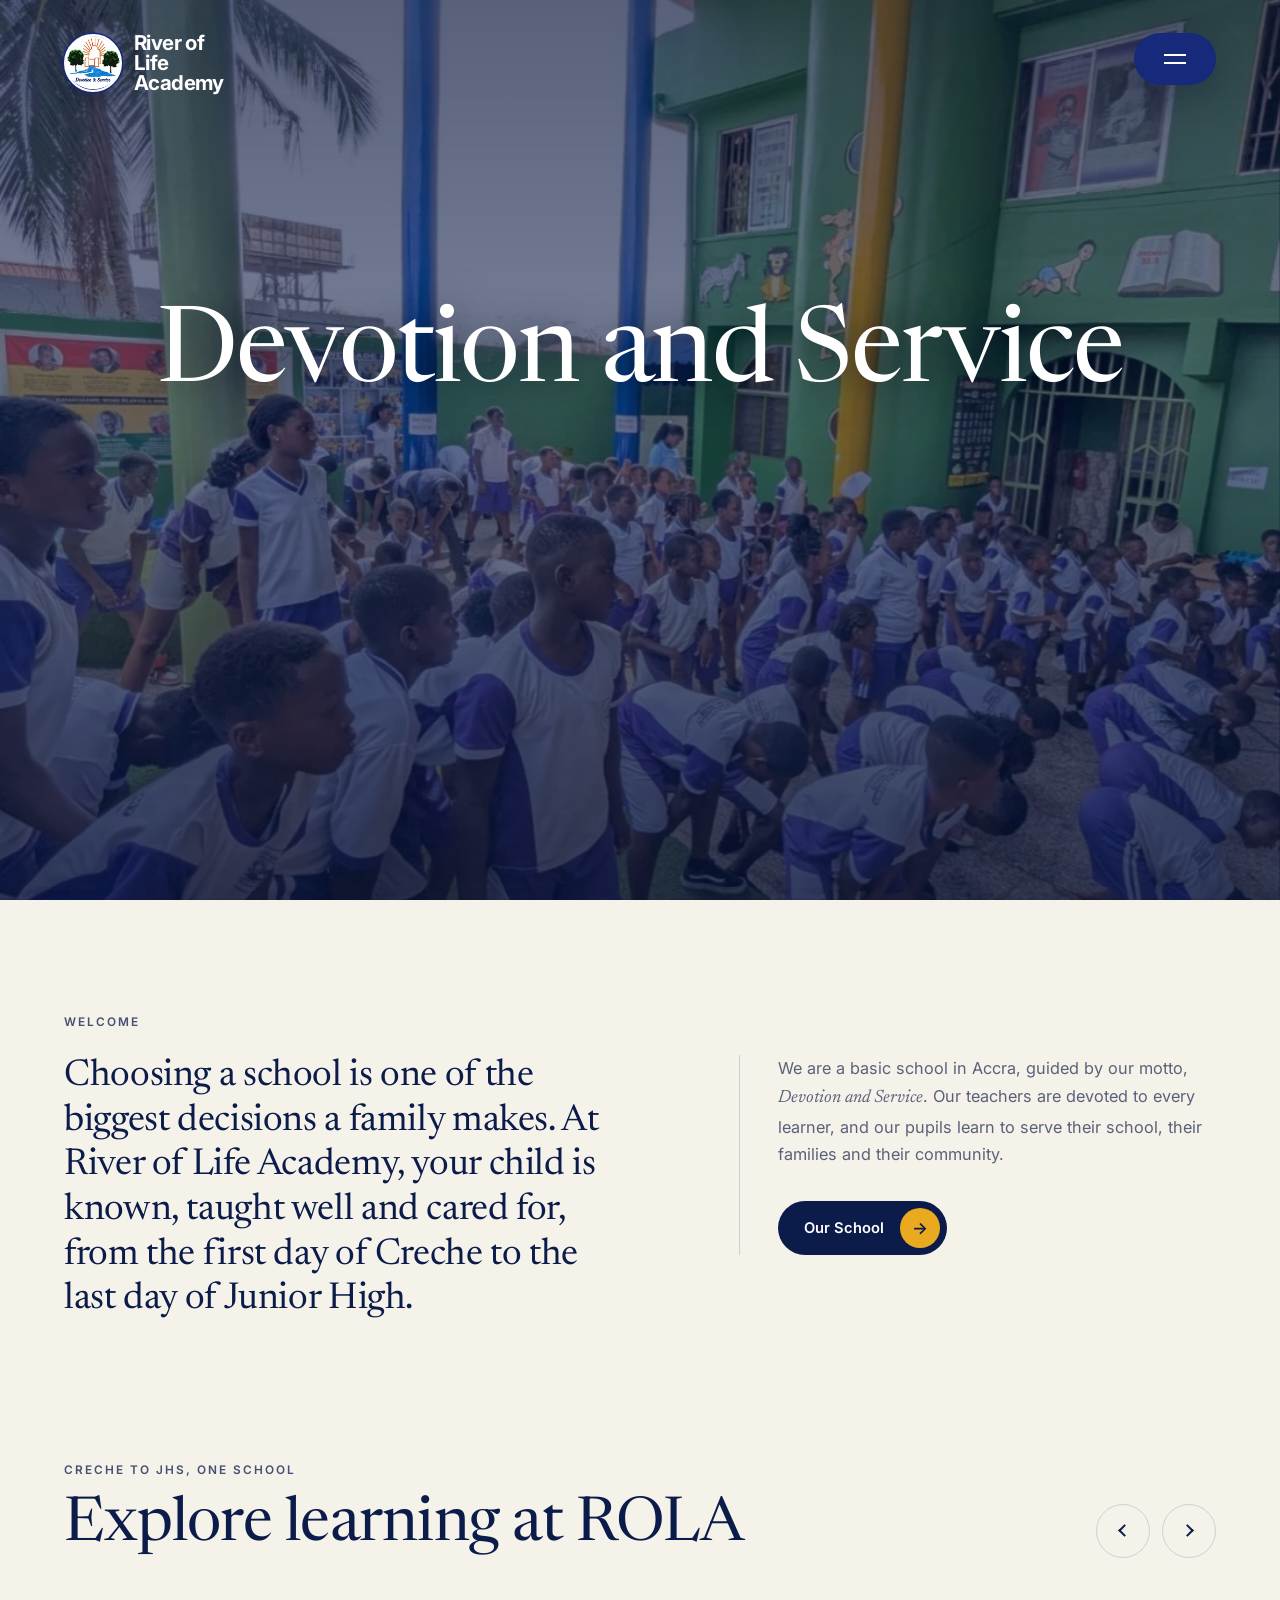
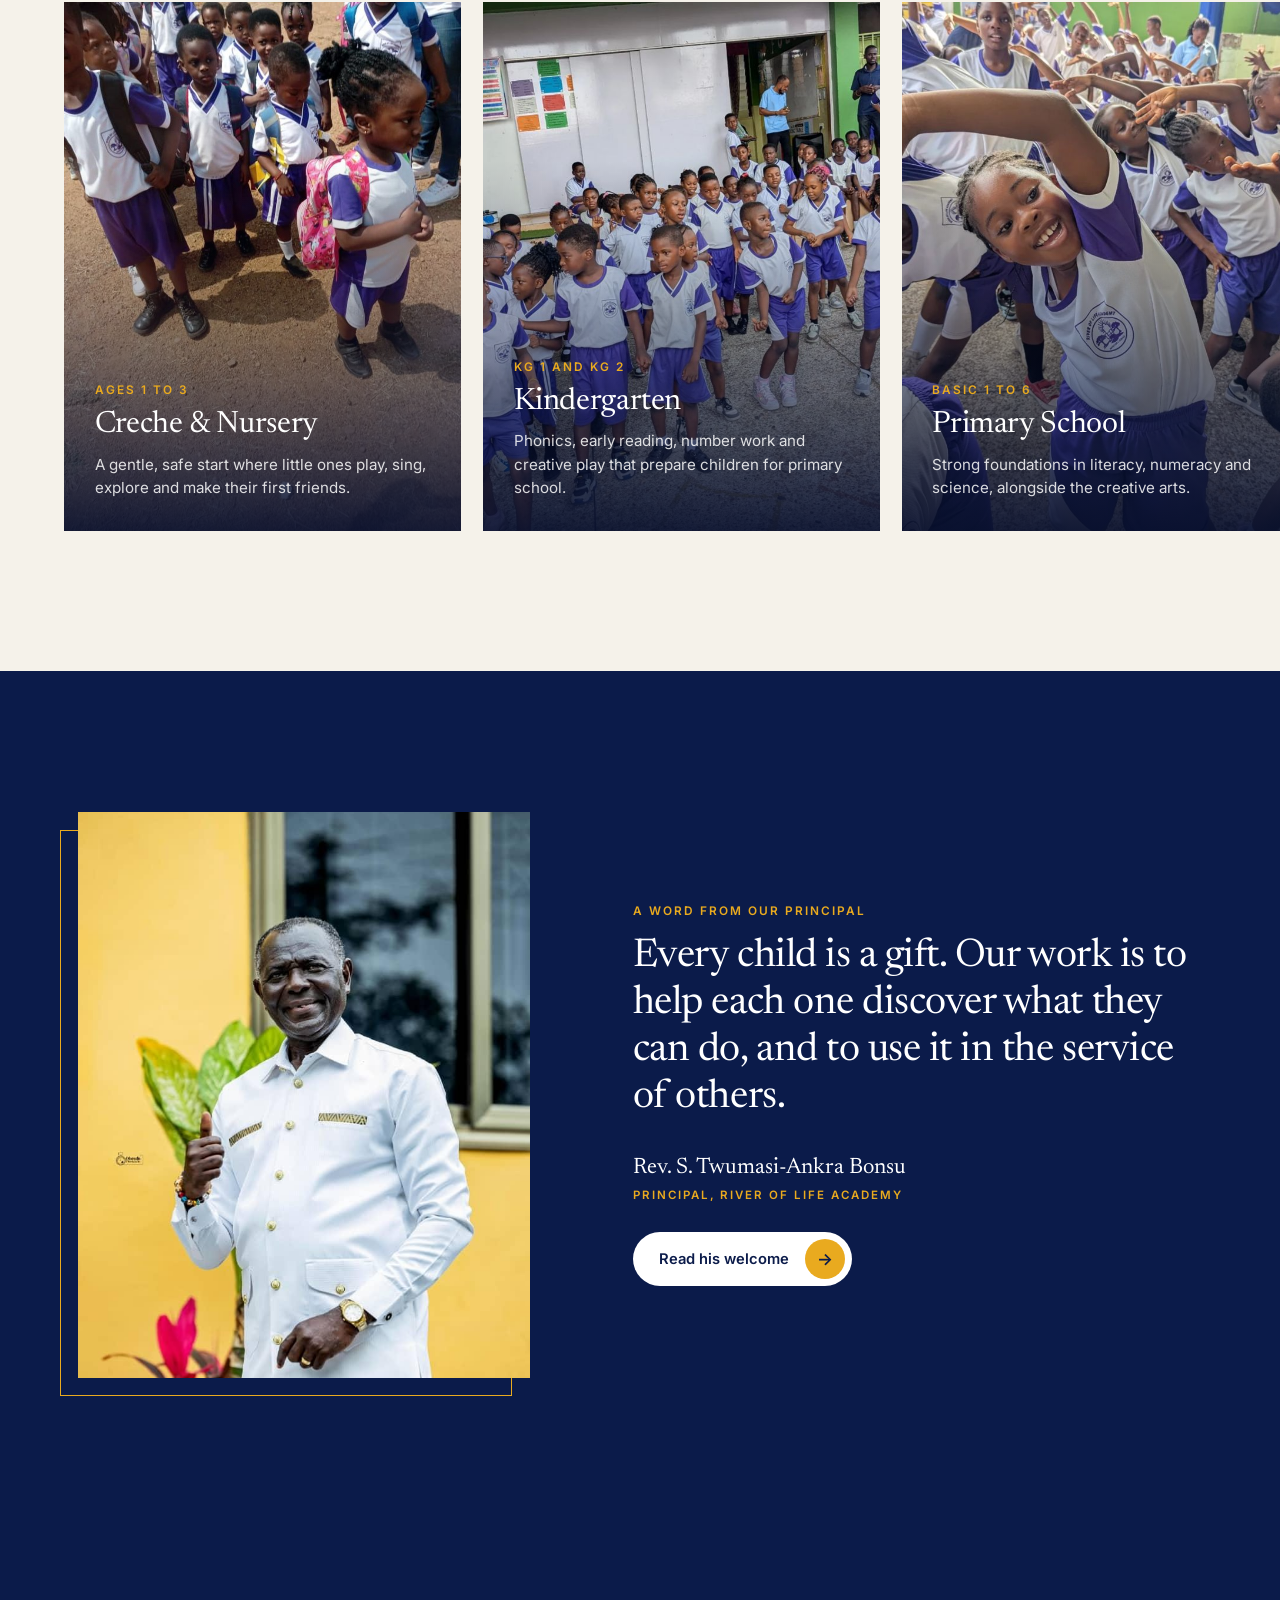
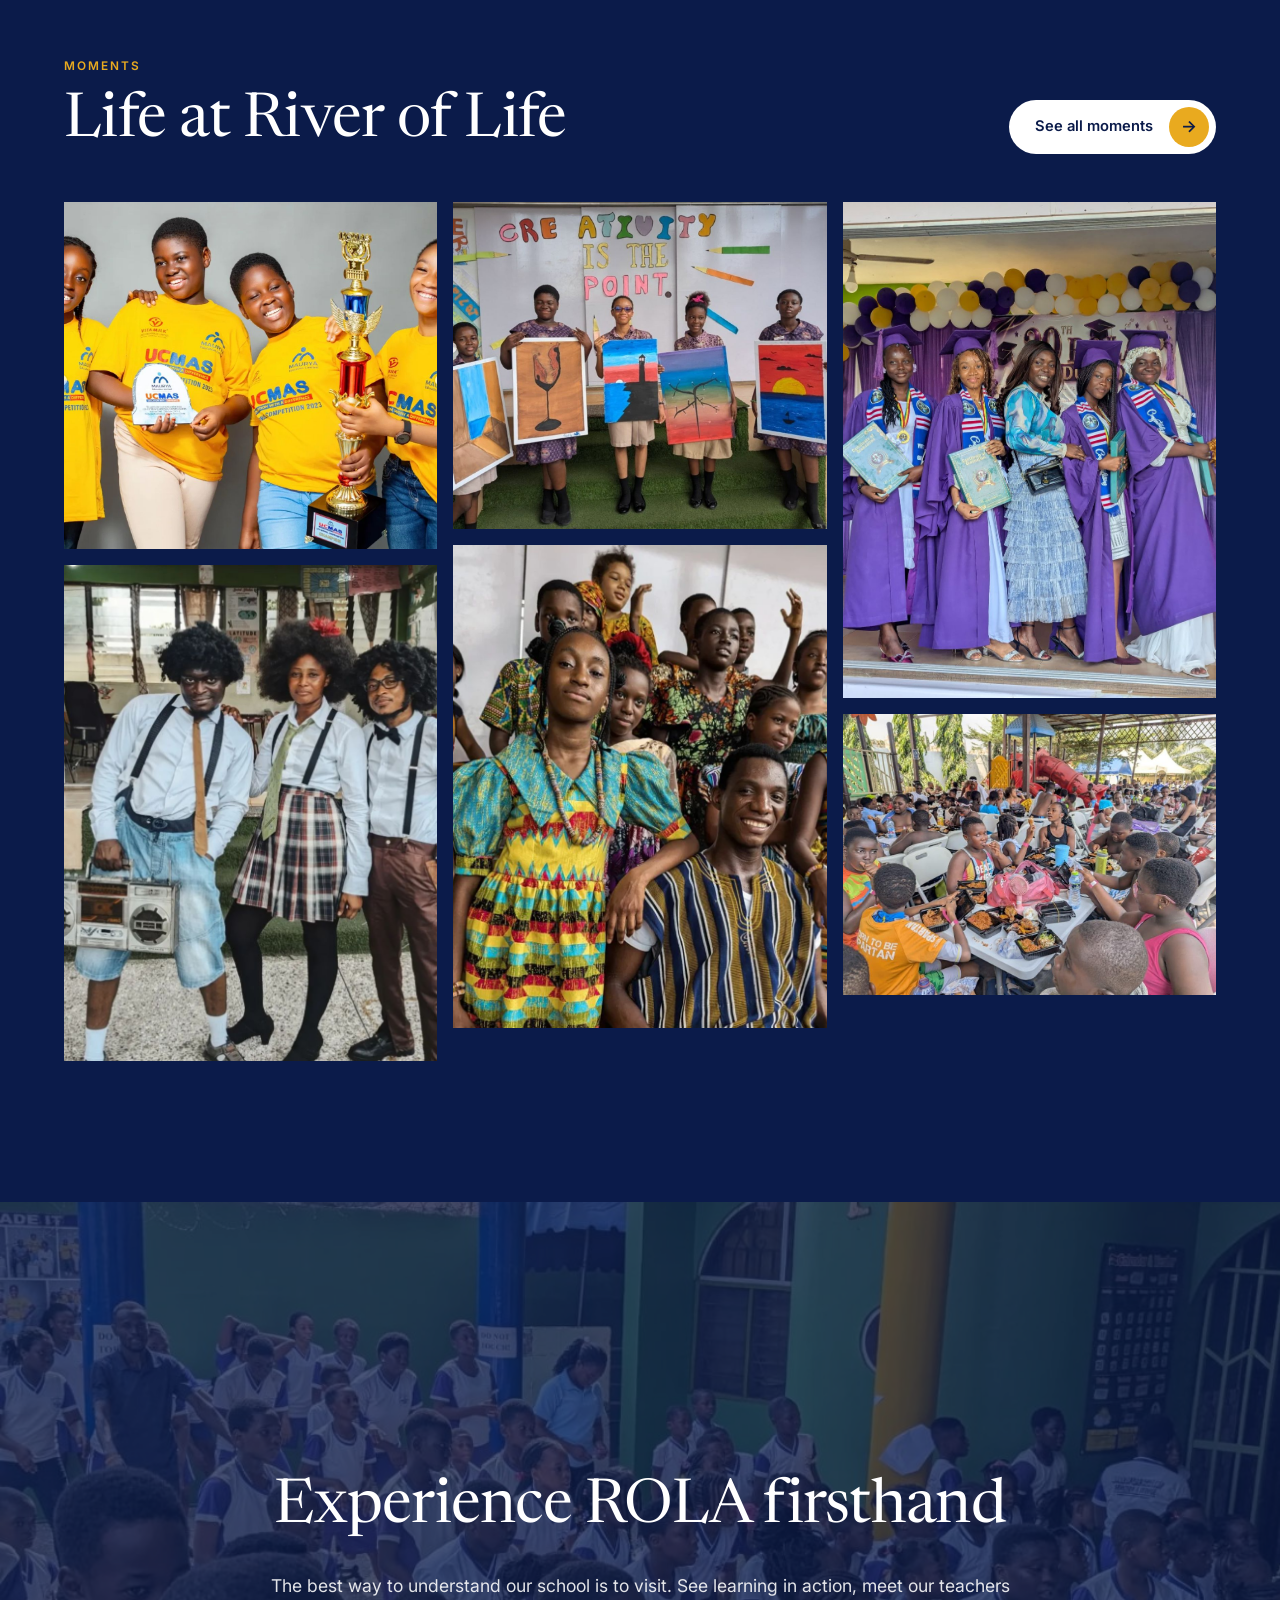
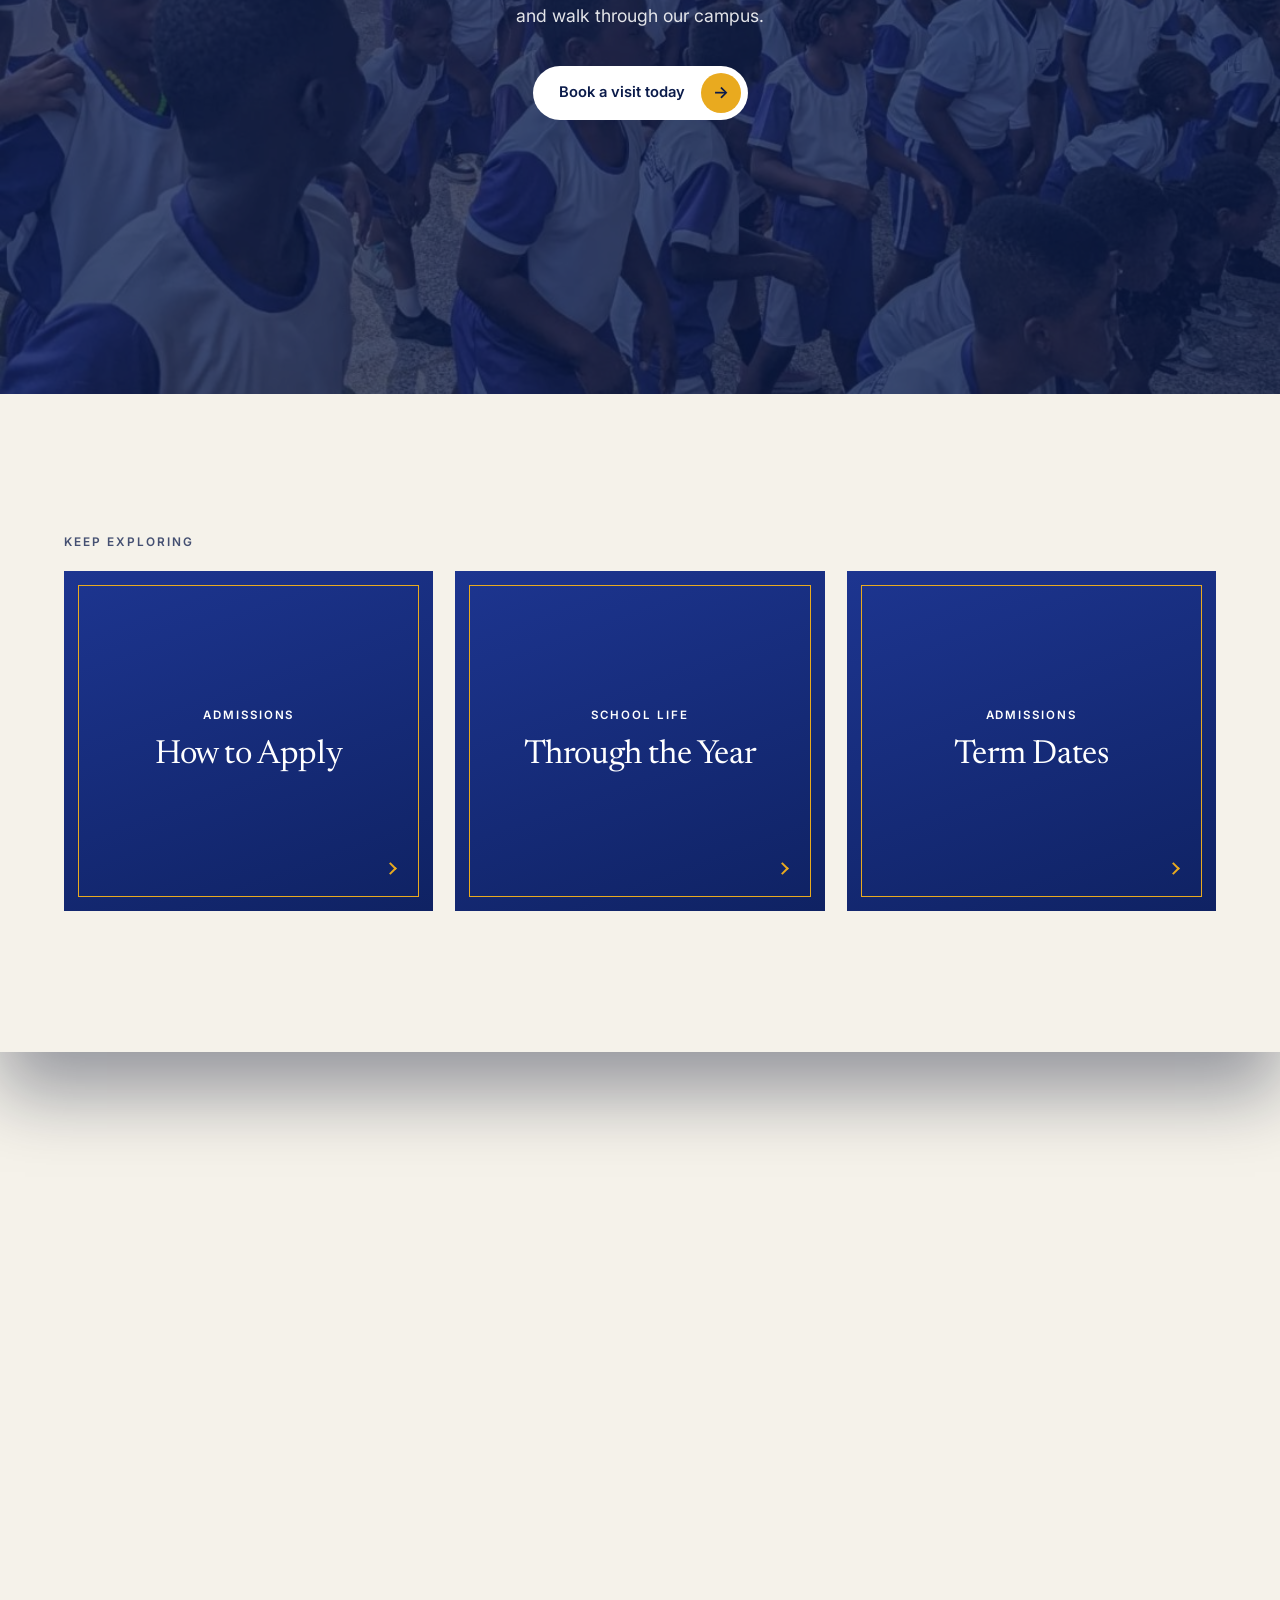
==== commit 0a2465d1: "Use the newer school photos and real phone numbers; keep raw photos out of the repo Adds prepared co" ====
--- a/index.html
+++ b/index.html
@@ -99,12 +99,12 @@
       <div data-for="life"><a href="school-life.html#calendar">Through the Year</a><a href="moments.html">Photo Gallery</a></div>
       <div data-for="admissions"><a href="admissions.html#apply">How to Apply</a><a href="admissions.html#bring">What to Bring</a><a href="admissions.html#dates">Term Dates</a><a href="contact.html#visit">Book a Visit</a></div>
       <div data-for="moments"><a href="moments.html">Photo Gallery</a><a href="https://www.instagram.com/rola_school/" target="_blank" rel="noopener">Instagram</a></div>
-      <div data-for="contact"><a href="contact.html">Get in Touch</a><a href="https://maps.app.goo.gl/BwdagYMMDPkHuo2j6" target="_blank" rel="noopener">Get Directions</a><a href="tel:+233200000000">Call the School</a></div>
+      <div data-for="contact"><a href="contact.html">Get in Touch</a><a href="https://maps.app.goo.gl/BwdagYMMDPkHuo2j6" target="_blank" rel="noopener">Get Directions</a><a href="tel:+233243334846">Call the School</a></div>
     </div>
     <div class="menu__foot">
       <a href="#">Facebook</a>
       <a href="https://www.instagram.com/rola_school/" target="_blank" rel="noopener">Instagram</a>
-      <a href="https://wa.me/233200000000" target="_blank" rel="noopener">WhatsApp</a>
+      <a href="https://wa.me/233243334846" target="_blank" rel="noopener">WhatsApp</a>
       <a href="#" id="replayIntro">Welcome screen</a>
       <span>Devotion and Service</span>
     </div>
@@ -117,7 +117,7 @@
       <img class="is-active" src="images/site/hero-1.jpg" alt="Pupils of River of Life Academy during morning exercise in front of the school building" />
       <img src="images/site/hero-3.jpg" alt="" style="object-position:center 30%" />
       <img src="images/site/stats.jpg" alt="" style="object-position:center 45%" />
-      <img src="images/site/hero-2.jpg" alt="" style="object-position:center 22%" />
+      <img src="images/site/hero-2.jpg" alt="" style="object-position:center 55%" />
       <img src="images/site/h-class.jpg" alt="" style="object-position:center 35%" />
     </div>
     <video class="hero__video" id="heroVideo" muted loop playsinline preload="none" aria-hidden="true"></video>
@@ -227,7 +227,7 @@
     <nav class="footer__links" aria-label="Social">
       <a href="#">Facebook</a>
       <a href="https://www.instagram.com/rola_school/" target="_blank" rel="noopener">Instagram</a>
-      <a href="https://wa.me/233200000000" target="_blank" rel="noopener">WhatsApp</a>
+      <a href="https://wa.me/233243334846" target="_blank" rel="noopener">WhatsApp</a>
     </nav>
     <p class="footer__copy">All rights reserved. &copy; <span id="year">2026</span> River of Life Academy, Accra</p>
   </div>
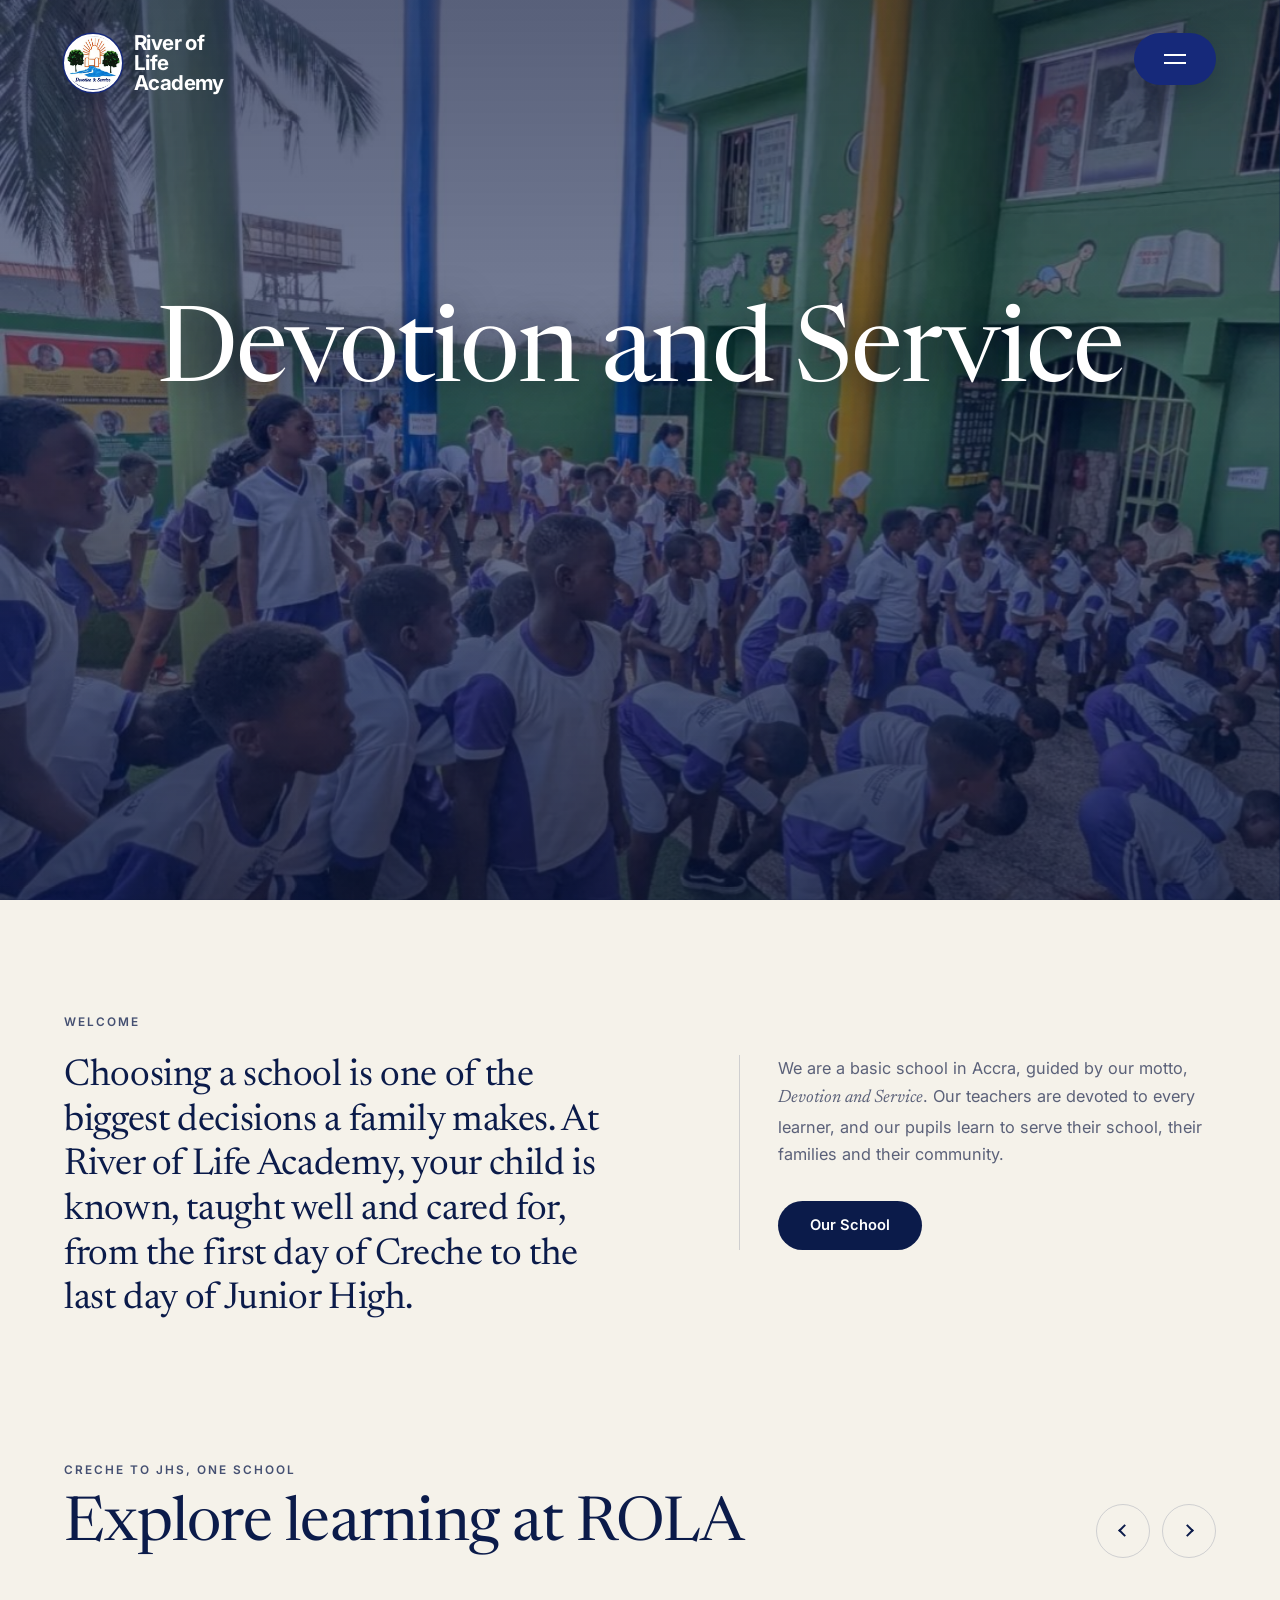
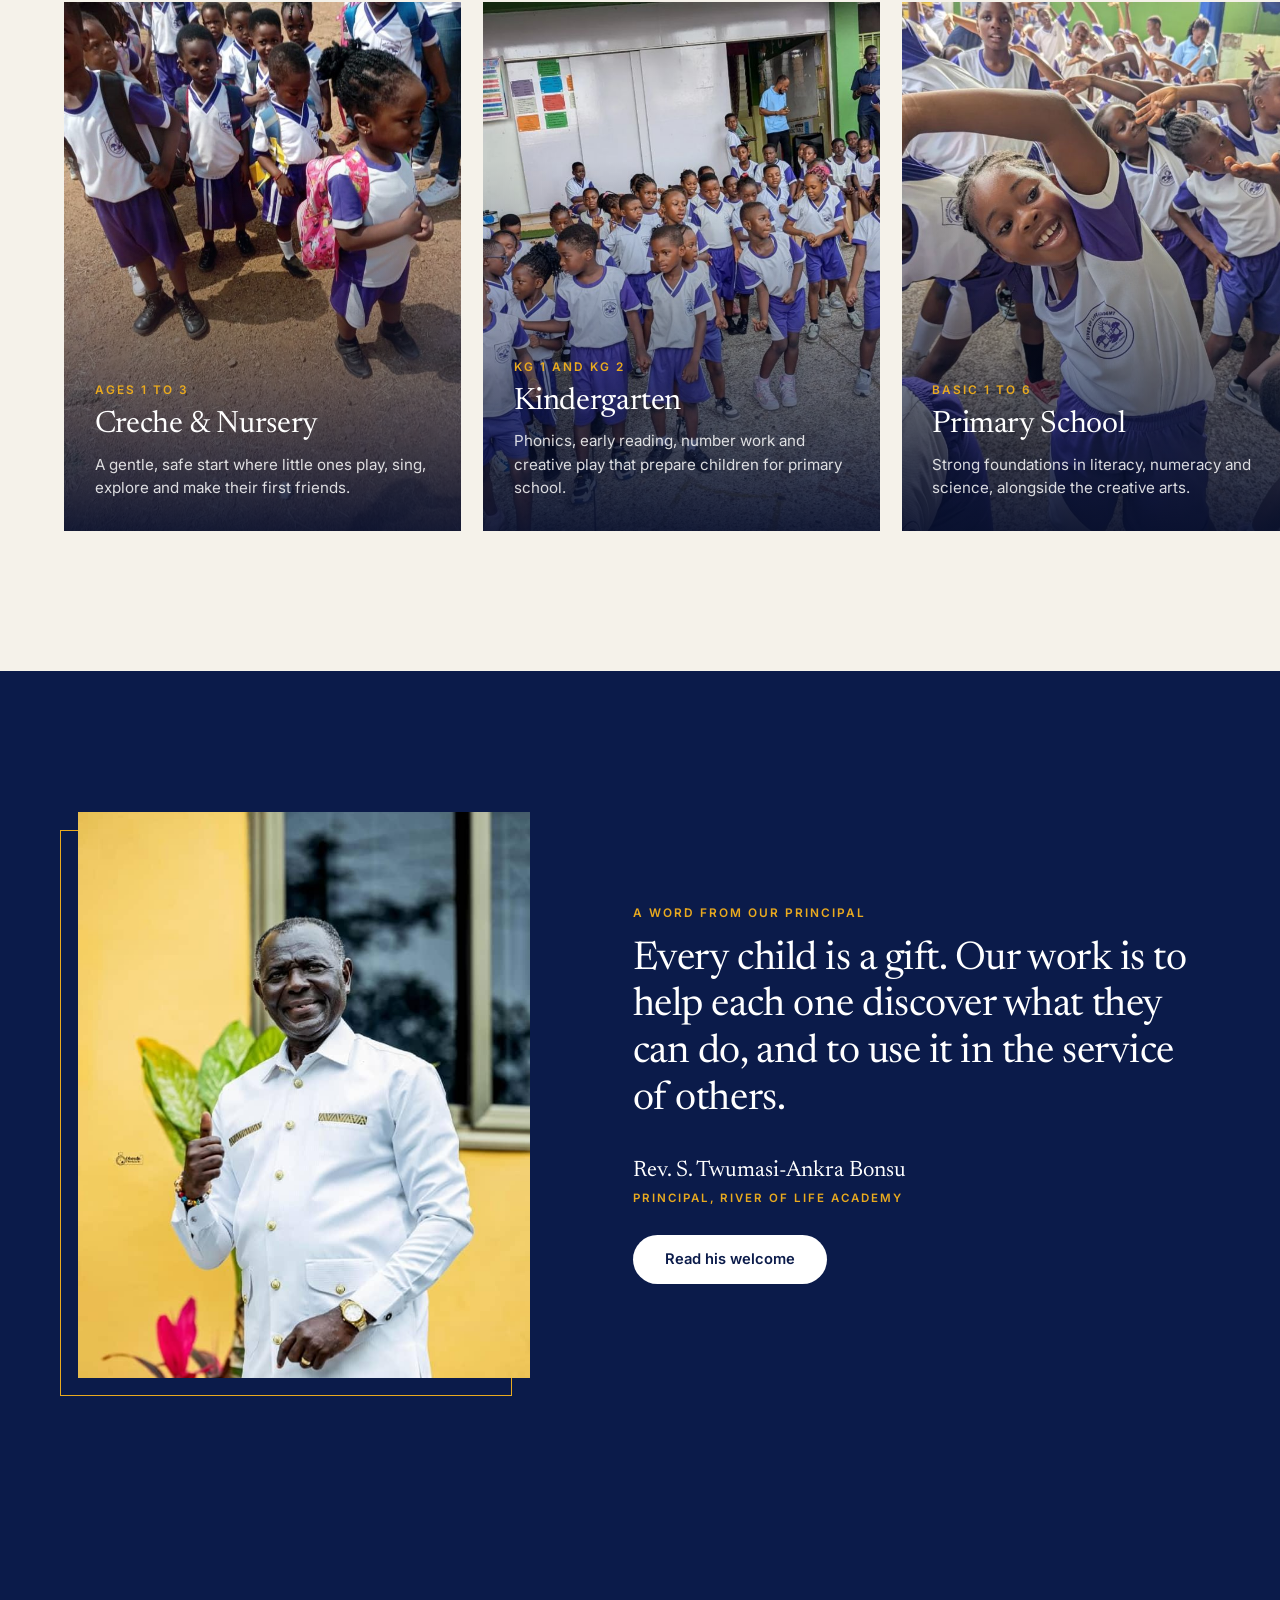
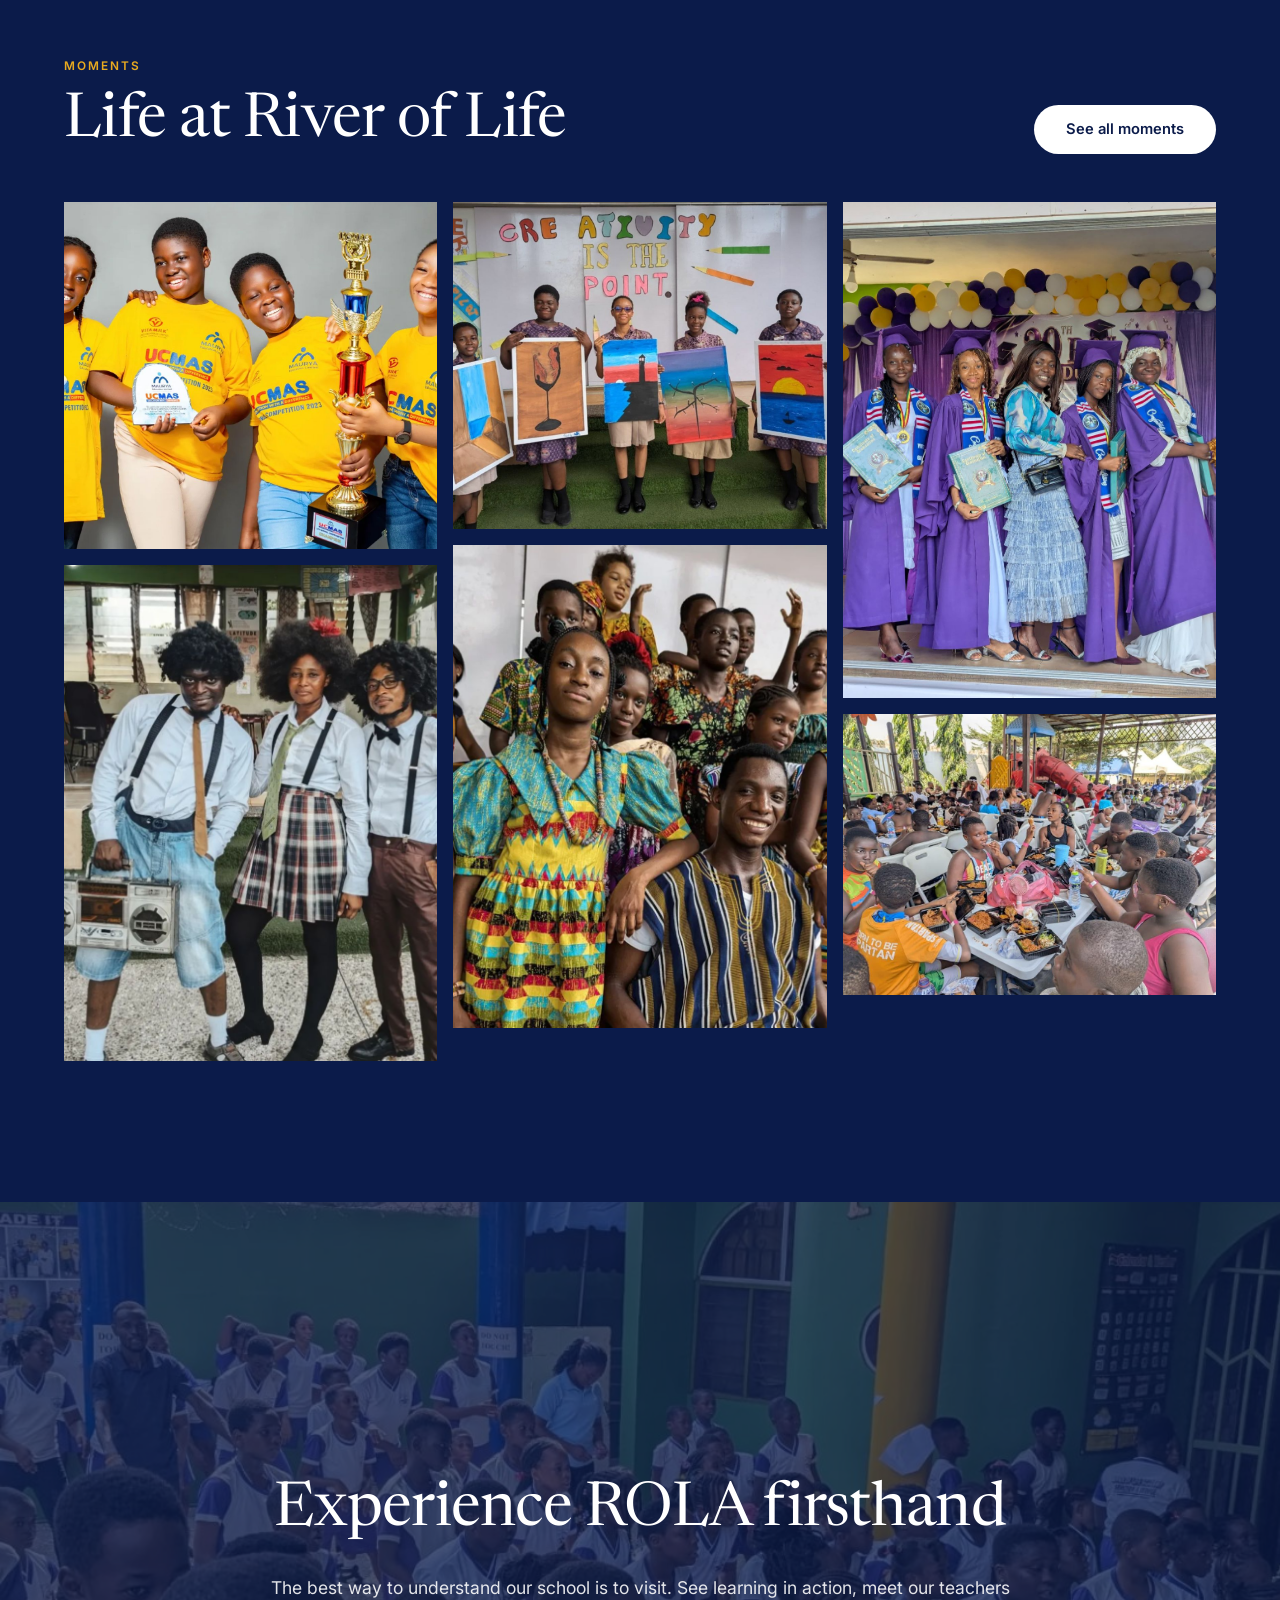
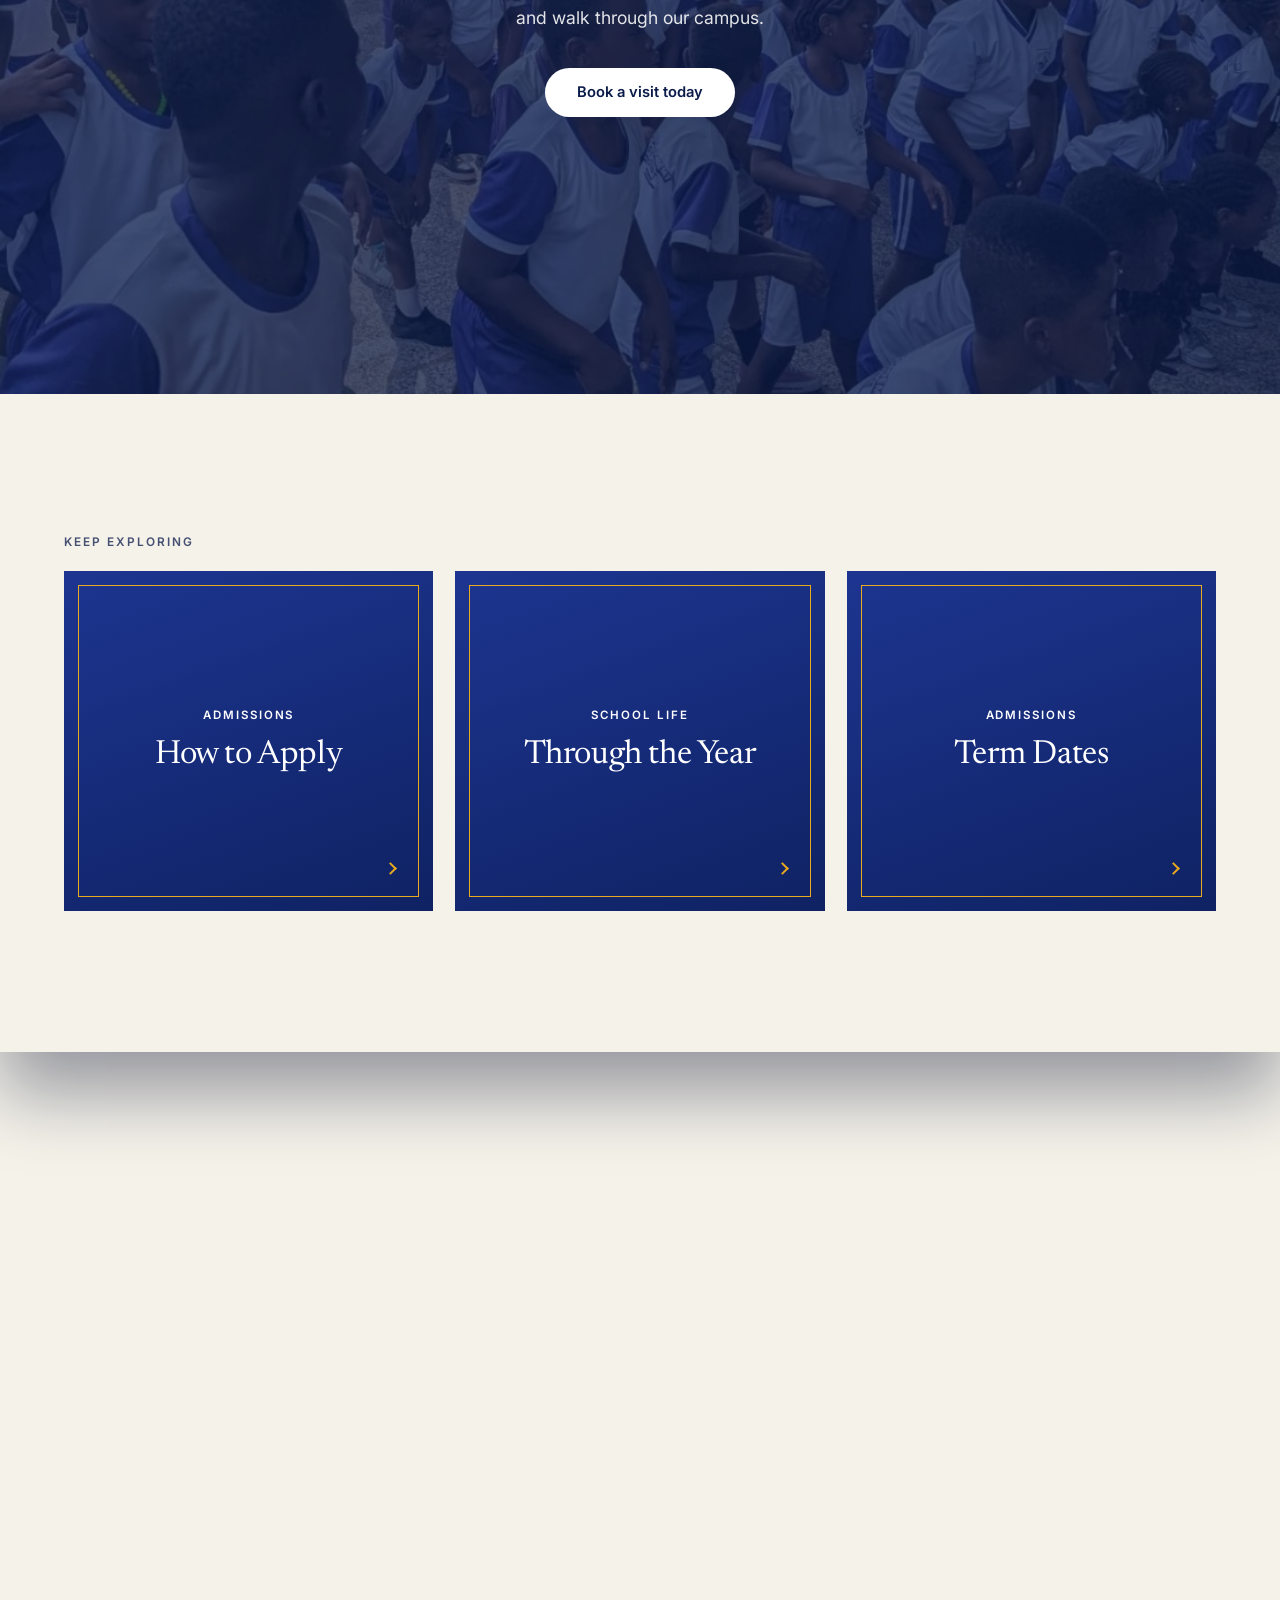
==== commit 53233a9a: "Redesign the menu and the Contact page; remove arrows from buttons The menu is now navy with gold ha" ====
--- a/index.html
+++ b/index.html
@@ -78,20 +78,24 @@
   <div class="menu__grid">
     <div class="menu__left">
       <img class="menu__crest" src="images/site/crest.png" alt="River of Life Academy crest" width="104" height="104" />
+      <p class="menu__name">River of Life Academy</p>
       <p class="menu__label">Useful links</p>
       <a href="index.html">Home</a>
       <a href="contact.html#visit">Book a Visit</a>
       <a href="admissions.html">Admissions</a>
       <a href="admissions.html#dates">Term Dates</a>
       <a href="contact.html">Contact Us</a>
+      <p class="menu__label">Call us</p>
+      <a href="tel:+233243334846">0243 334 846</a>
+      <a href="tel:+233540570330">0540 570 330</a>
     </div>
     <nav class="menu__main" aria-label="Main menu">
-      <a href="our-school.html" data-sub="about" class="is-on">Our School <i class="arrow" aria-hidden="true"></i></a>
-      <a href="learning.html" data-sub="learning">Learning <i class="arrow" aria-hidden="true"></i></a>
-      <a href="school-life.html" data-sub="life">School Life <i class="arrow" aria-hidden="true"></i></a>
-      <a href="admissions.html" data-sub="admissions">Admissions <i class="arrow" aria-hidden="true"></i></a>
-      <a href="moments.html" data-sub="moments">Moments <i class="arrow" aria-hidden="true"></i></a>
-      <a href="contact.html" data-sub="contact">Contact Us <i class="arrow" aria-hidden="true"></i></a>
+      <a href="our-school.html" data-sub="about" data-img="images/site/hero-1.jpg" class="is-on"><span><small>01</small>Our School</span><i class="arrow" aria-hidden="true"></i></a>
+      <a href="learning.html" data-sub="learning" data-img="images/site/primary.jpg"><span><small>02</small>Learning</span><i class="arrow" aria-hidden="true"></i></a>
+      <a href="school-life.html" data-sub="life" data-img="images/site/g-culture.jpg"><span><small>03</small>School Life</span><i class="arrow" aria-hidden="true"></i></a>
+      <a href="admissions.html" data-sub="admissions" data-img="images/site/welcome.jpg"><span><small>04</small>Admissions</span><i class="arrow" aria-hidden="true"></i></a>
+      <a href="moments.html" data-sub="moments" data-img="images/site/g-ucmas-team.jpg"><span><small>05</small>Moments</span><i class="arrow" aria-hidden="true"></i></a>
+      <a href="contact.html" data-sub="contact" data-img="images/site/g-houses.jpg"><span><small>06</small>Contact Us</span><i class="arrow" aria-hidden="true"></i></a>
     </nav>
     <div class="menu__sub">
       <div data-for="about" class="is-on"><a href="our-school.html">Who We Are</a><a href="our-school.html#motto">Our Motto</a><a href="our-school.html#principal">A Word from our Principal</a><a href="our-school.html#campus">Our Campus</a></div>
@@ -99,7 +103,8 @@
       <div data-for="life"><a href="school-life.html#calendar">Through the Year</a><a href="moments.html">Photo Gallery</a></div>
       <div data-for="admissions"><a href="admissions.html#apply">How to Apply</a><a href="admissions.html#bring">What to Bring</a><a href="admissions.html#dates">Term Dates</a><a href="contact.html#visit">Book a Visit</a></div>
       <div data-for="moments"><a href="moments.html">Photo Gallery</a><a href="https://www.instagram.com/rola_school/" target="_blank" rel="noopener">Instagram</a></div>
-      <div data-for="contact"><a href="contact.html">Get in Touch</a><a href="https://maps.app.goo.gl/BwdagYMMDPkHuo2j6" target="_blank" rel="noopener">Get Directions</a><a href="tel:+233243334846">Call the School</a></div>
+      <div data-for="contact"><a href="contact.html">Get in Touch</a><a href="https://maps.app.goo.gl/BwdagYMMDPkHuo2j6" target="_blank" rel="noopener">Get Directions</a><a href="contact.html#visit">Send a Message</a></div>
+      <figure class="menu__photo"><img id="menuPhoto" src="images/site/hero-1.jpg" alt="" /></figure>
     </div>
     <div class="menu__foot">
       <a href="#">Facebook</a>
--- a/css/pages.css
+++ b/css/pages.css
@@ -145,3 +145,123 @@
   .rlist__body p { padding-left: 46px; padding-right: 10px; }
   .phero { height: 70vh; }
 }
+
+/* =========================================================
+   Buttons: clean pills, no arrow
+   ========================================================= */
+.btn { gap: 0; padding: 17px 32px; }
+.btn i { display: none; }
+.btn:hover, .btn--light:hover { background: var(--gold); color: var(--navy); }
+
+/* =========================================================
+   Menu: navy with gold hairlines and a photo for each section
+   ========================================================= */
+.menu { background: radial-gradient(90% 90% at 30% 20%, #1d3288 0%, var(--navy) 55%, var(--navy-deep) 100%); color: #fff; }
+.menu__grid { grid-template-columns: 320px 1.1fr 1fr; }
+.menu__left { gap: 7px; padding-top: 40px; border-right: 1px solid rgba(233, 170, 31, .35); }
+.menu__crest { margin-bottom: 18px; background: #fff; box-shadow: 0 0 0 3px #fff, 0 0 0 4px var(--gold); }
+.menu__name { margin: 0 0 22px; max-width: 9ch; font: 400 1.6rem/1.08 var(--serif); letter-spacing: -.01em; color: #fff; }
+.menu .menu__label { margin: 18px 0 6px; font: 600 .7rem var(--sans); letter-spacing: .17em; text-transform: uppercase; color: var(--gold); }
+.menu__left a { color: rgba(255, 255, 255, .86); }
+.menu__left a:hover { color: var(--gold); text-decoration: none; }
+.menu__main { padding: 40px clamp(28px, 4vw, 64px) 20px; }
+.menu__main a { padding: 20px 0; border-bottom: 1px solid rgba(255, 255, 255, .14); font: 400 clamp(1.6rem, 2.3vw, 2.1rem)/1.1 var(--serif); letter-spacing: -.012em; color: #fff; transition: border-color .3s, color .3s, padding .45s var(--ease); }
+.menu__main a span { display: flex; align-items: baseline; gap: 20px; }
+.menu__main a small { font: 600 .72rem var(--sans); letter-spacing: .12em; color: var(--gold); }
+.menu__main a .arrow { color: var(--gold); }
+.menu__main a:hover, .menu__main a.is-on { padding-left: 10px; color: var(--gold); border-bottom-color: var(--gold); }
+.menu__sub { display: flex; flex-direction: column; margin: 40px 0 20px; padding: 0 clamp(28px, 4vw, 64px); border-left: 1px solid rgba(233, 170, 31, .35); }
+.menu__sub > div.is-on { gap: 18px; }
+.menu__sub a { font: 400 1.15rem/1.3 var(--sans); letter-spacing: 0; color: rgba(255, 255, 255, .9); border-bottom: 1px solid rgba(233, 170, 31, .6); }
+.menu__sub a:hover { color: var(--gold); border-color: var(--gold); }
+.menu__photo { position: relative; margin: auto 14px 0 0; padding-top: 34px; }
+.menu__photo::before { content: ""; position: absolute; inset: 48px -14px -14px 14px; border: 1px solid var(--gold); }
+.menu__photo img { position: relative; width: 100%; aspect-ratio: 16 / 10; object-fit: cover; object-position: center 30%; transition: opacity .25s ease, filter .25s ease; }
+.menu__photo img.is-swapping { opacity: 0; filter: blur(8px); }
+.menu__foot { margin: 0 clamp(28px, 4vw, 64px); padding: 20px 0 28px; border-top: 1px solid rgba(255, 255, 255, .12); color: rgba(255, 255, 255, .6); }
+.menu__foot a:hover { color: #fff; }
+.menu__foot span { color: var(--gold); }
+body.menu-open .menu-btn { background: #fff; }
+body.menu-open .menu-btn span { background: var(--navy); }
+
+/* =========================================================
+   Contact page
+   ========================================================= */
+.ccards-section { padding-top: clamp(60px, 7vw, 100px); padding-bottom: 0; }
+.ccards-section > .wrap > .eyebrow { margin-bottom: 24px; }
+.ccards { gap: 18px; }
+.ccard { position: relative; padding: clamp(34px, 3.4vw, 52px); background: radial-gradient(84% 81% at 38% 26%, #223a8e, #0b1b4a); color: rgba(255, 255, 255, .8); transition: transform .5s var(--ease), box-shadow .5s; }
+.ccard::before { content: ""; position: absolute; inset: 9px; border: 1px solid var(--gold); pointer-events: none; }
+.ccard:hover { transform: translateY(-6px); box-shadow: 0 30px 60px rgba(11, 27, 74, .28); }
+.ccard__icon { display: block; width: 46px; height: 46px; margin-bottom: 26px; fill: none; stroke: var(--gold); stroke-width: 1.4; stroke-linejoin: round; }
+.ccard .eyebrow { color: var(--gold); opacity: 1; }
+.ccard h3 { color: #fff; font-size: 1.7rem; }
+.ccard h3.ccard__small { font-size: 1.25rem; }
+.ccard p:not(.eyebrow) { color: rgba(255, 255, 255, .75); }
+.ccard__pill { position: relative; background: transparent; border: 1px solid rgba(255, 255, 255, .45); color: #fff; }
+.ccard__pill:hover { background: #fff; color: var(--navy); }
+
+.cform-section { background: var(--cream); }
+.cpanel { display: grid; grid-template-columns: .9fr 1.1fr; background: #fff; box-shadow: 0 40px 90px rgba(11, 27, 74, .14); }
+.cpanel__side { position: relative; display: flex; flex-direction: column; justify-content: flex-end; min-height: 580px; padding: clamp(30px, 4vw, 60px); overflow: hidden; background: var(--navy); color: rgba(255, 255, 255, .85); }
+.cpanel__side img { position: absolute; inset: 0; width: 100%; height: 100%; object-fit: cover; object-position: center 20%; }
+.cpanel__side::after { content: ""; position: absolute; inset: 0; background: linear-gradient(to top, rgba(6, 14, 44, .96) 12%, rgba(11, 27, 74, .5) 72%, rgba(11, 27, 74, .25)); }
+.cpanel__side > *:not(img) { position: relative; z-index: 1; }
+.cpanel__side h2 { color: #fff; font-size: clamp(2rem, 3.4vw, 3rem); }
+.cpanel__hours { margin: 14px 0 0; padding-top: 18px; border-top: 1px solid rgba(233, 170, 31, .6); font-size: .95rem; }
+.cpanel .form { padding: clamp(30px, 4.5vw, 66px); align-self: center; }
+.mapwrap { position: relative; margin-top: clamp(50px, 6vw, 90px); }
+.mapwrap .map { height: 480px; margin-top: 0; }
+.mapcard { position: absolute; left: clamp(16px, 3vw, 40px); top: 50%; transform: translateY(-50%); width: min(360px, 80%); padding: 44px 38px; background: radial-gradient(84% 81% at 38% 26%, #223a8e, #0b1b4a); color: rgba(255, 255, 255, .8); box-shadow: 0 30px 60px rgba(11, 27, 74, .3); }
+.mapcard::before { content: ""; position: absolute; inset: 9px; border: 1px solid var(--gold); pointer-events: none; }
+.mapcard h3 { color: #fff; font-size: 1.8rem; margin-bottom: 8px; }
+.mapcard p:not(.eyebrow) { margin-bottom: 22px; }
+
+@media (max-width: 900px) {
+  .menu__grid { grid-template-columns: 1fr; }
+  .menu__left { border-right: 0; border-bottom: 1px solid rgba(233, 170, 31, .35); padding-top: 22px; }
+  .menu__name { display: none; }
+  .menu__sub { display: none; }
+  .menu__main { padding: 10px var(--gutter); }
+  .menu__foot { margin: 0 var(--gutter); }
+  .cpanel { grid-template-columns: 1fr; }
+  .cpanel__side { min-height: 380px; }
+  .mapcard { position: relative; left: 0; top: 0; transform: none; width: 100%; }
+}
+
+/* =========================================================
+   Contact page: dark section, details centred, form in two columns
+   ========================================================= */
+.touch { position: relative; padding: clamp(150px, 21vh, 220px) 0 clamp(70px, 9vw, 120px); overflow: hidden; background: radial-gradient(70% 60% at 50% 30%, #1f3692 0%, var(--navy) 55%, var(--navy-deep) 100%); color: rgba(255, 255, 255, .88); text-align: center; }
+.touch__photo { position: absolute; inset: 0; width: 100%; height: 100%; object-fit: cover; opacity: .12; filter: grayscale(1) contrast(1.2); }
+.touch::before { content: ""; position: absolute; inset: 0; z-index: 1; background-image: radial-gradient(rgba(255, 255, 255, .2) 1.3px, transparent 1.6px); background-size: 13px 13px; -webkit-mask-image: radial-gradient(ellipse 78% 72% at 50% 42%, #000 15%, transparent 78%); mask-image: radial-gradient(ellipse 78% 72% at 50% 42%, #000 15%, transparent 78%); }
+.touch .wrap { position: relative; z-index: 2; max-width: 1080px; }
+.touch h1 { margin: 0 0 30px; color: #fff; font-size: clamp(2.8rem, 6.4vw, 5.2rem); line-height: 1; letter-spacing: -.02em; }
+.touch__lines { display: grid; gap: 13px; justify-items: center; margin-bottom: 26px; font-size: 1.06rem; }
+.touch__lines li { display: flex; align-items: center; justify-content: center; gap: 12px; flex-wrap: wrap; }
+.touch__lines svg { width: 20px; height: 20px; flex-shrink: 0; fill: none; stroke: var(--gold); stroke-width: 3; stroke-linejoin: round; }
+.touch__lines a { color: #fff; border-bottom: 1px solid rgba(233, 170, 31, .7); transition: color .3s; word-break: break-word; }
+.touch__lines a:hover { color: var(--gold); }
+.touch__pills { display: flex; justify-content: center; flex-wrap: wrap; gap: 4px; margin-bottom: clamp(36px, 5vw, 62px); }
+.touch__form { display: grid; grid-template-columns: 1fr 1fr; gap: 22px 28px; text-align: left; }
+.touch__col { display: grid; gap: 22px; }
+.touch .field { margin: 0; }
+.touch .field label { position: absolute; width: 1px; height: 1px; overflow: hidden; clip: rect(0 0 0 0); white-space: nowrap; }
+.touch .field input, .touch .field textarea { display: block; width: 100%; padding: 21px 24px; border: 2px solid transparent; border-radius: 4px; background: #fff; box-shadow: 0 14px 34px rgba(4, 9, 28, .3); font: 500 1rem var(--sans); color: var(--ink); transition: border-color .25s, box-shadow .25s; }
+.touch .field input::placeholder, .touch .field textarea::placeholder { color: #9aa2b6; font-weight: 600; font-size: .84rem; letter-spacing: .1em; text-transform: uppercase; }
+.touch .field--msg { display: flex; }
+.touch .field textarea { height: 100%; min-height: 230px; resize: vertical; }
+.touch .field input:focus, .touch .field textarea:focus { outline: none; border-color: var(--gold); box-shadow: 0 0 0 4px rgba(233, 170, 31, .3); }
+.touch .field.has-error input, .touch .field.has-error textarea { border-color: #ff7b7b; box-shadow: 0 0 0 4px rgba(255, 123, 123, .3); }
+.touch__send { grid-column: 1 / -1; display: flex; flex-direction: column; align-items: center; margin-top: 10px; }
+.touch .btn { padding: 20px 46px; background: var(--gold); color: var(--navy); font-size: .95rem; letter-spacing: .08em; text-transform: uppercase; }
+.touch .btn:hover { background: #fff; color: var(--navy); }
+.touch .form__status { color: #fff; }
+.touch .form__status.is-success { color: #8fe6b8; }
+.touch .form__status.is-error { color: #ffb0b0; }
+.findus { background: var(--cream); }
+.findus .mapwrap { margin-top: 0; }
+@media (max-width: 760px) {
+  .touch__form { grid-template-columns: 1fr; }
+  .touch .field textarea { min-height: 180px; }
+}
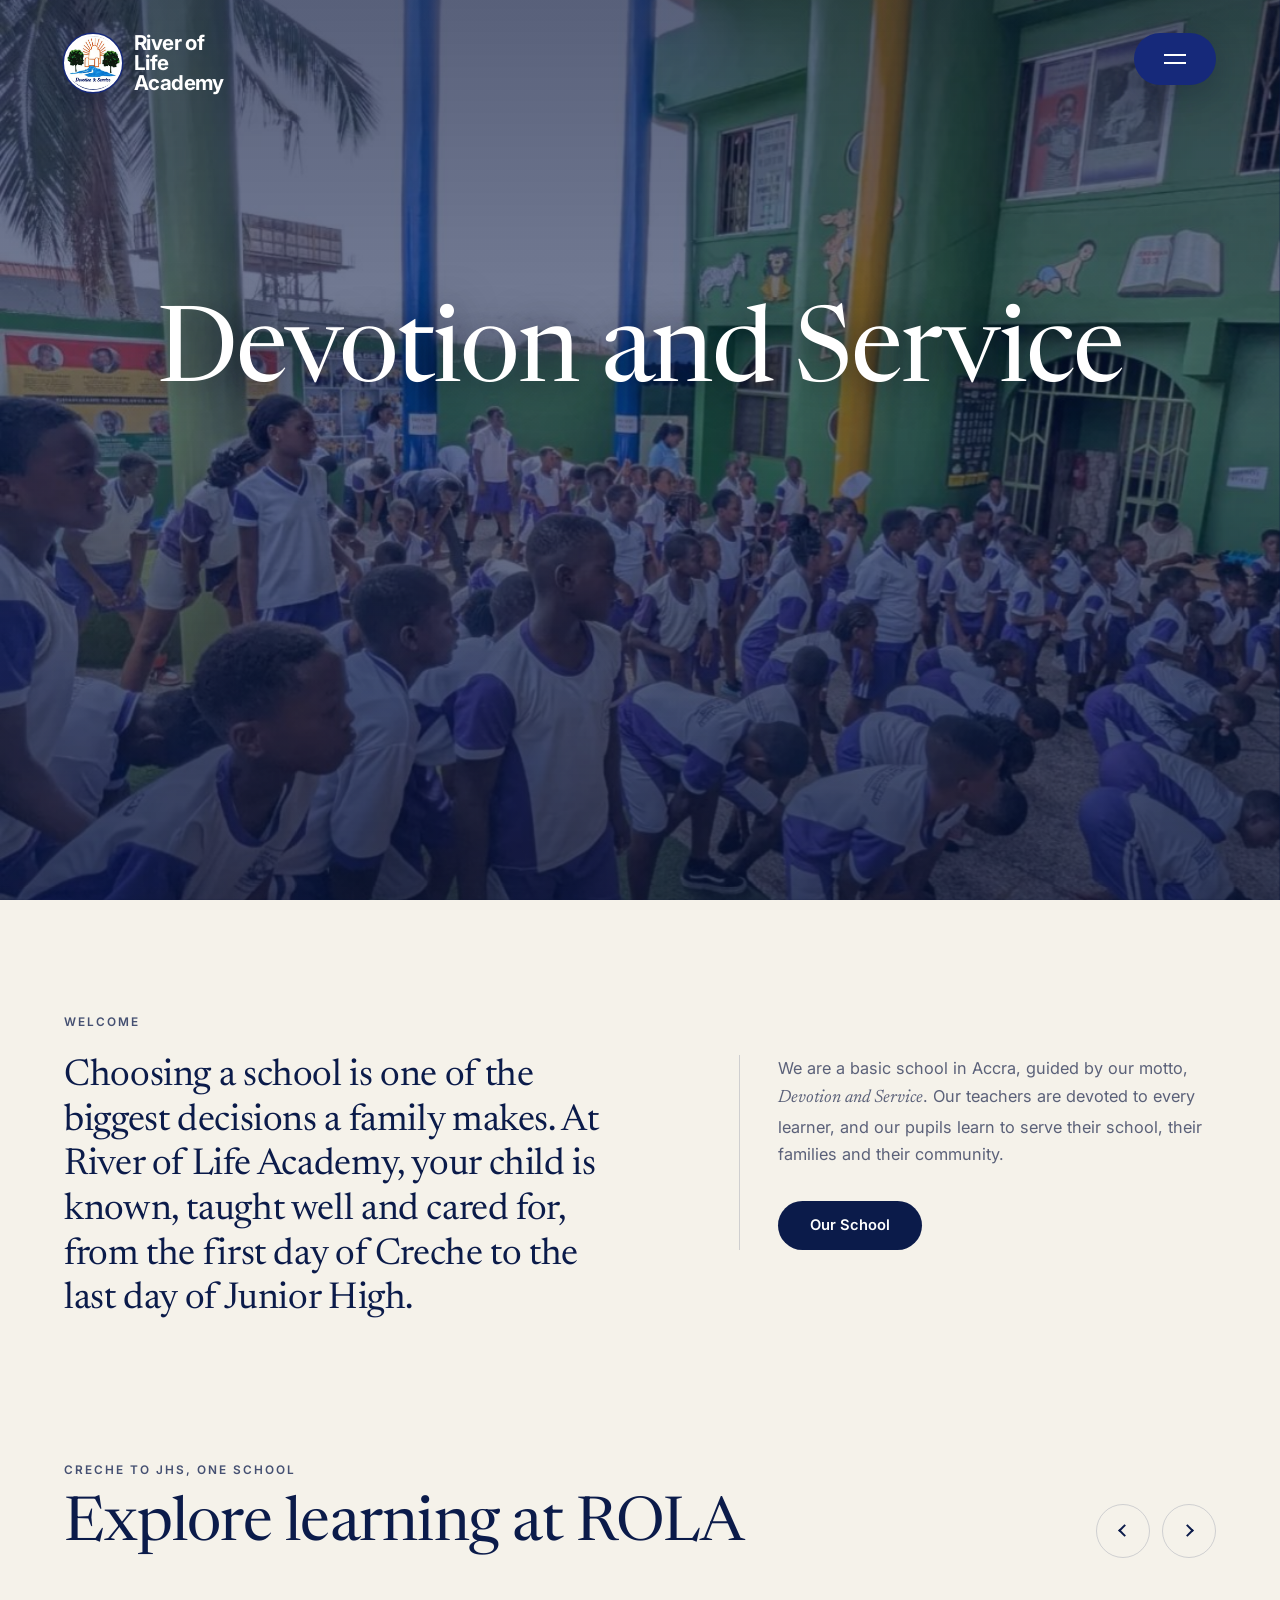
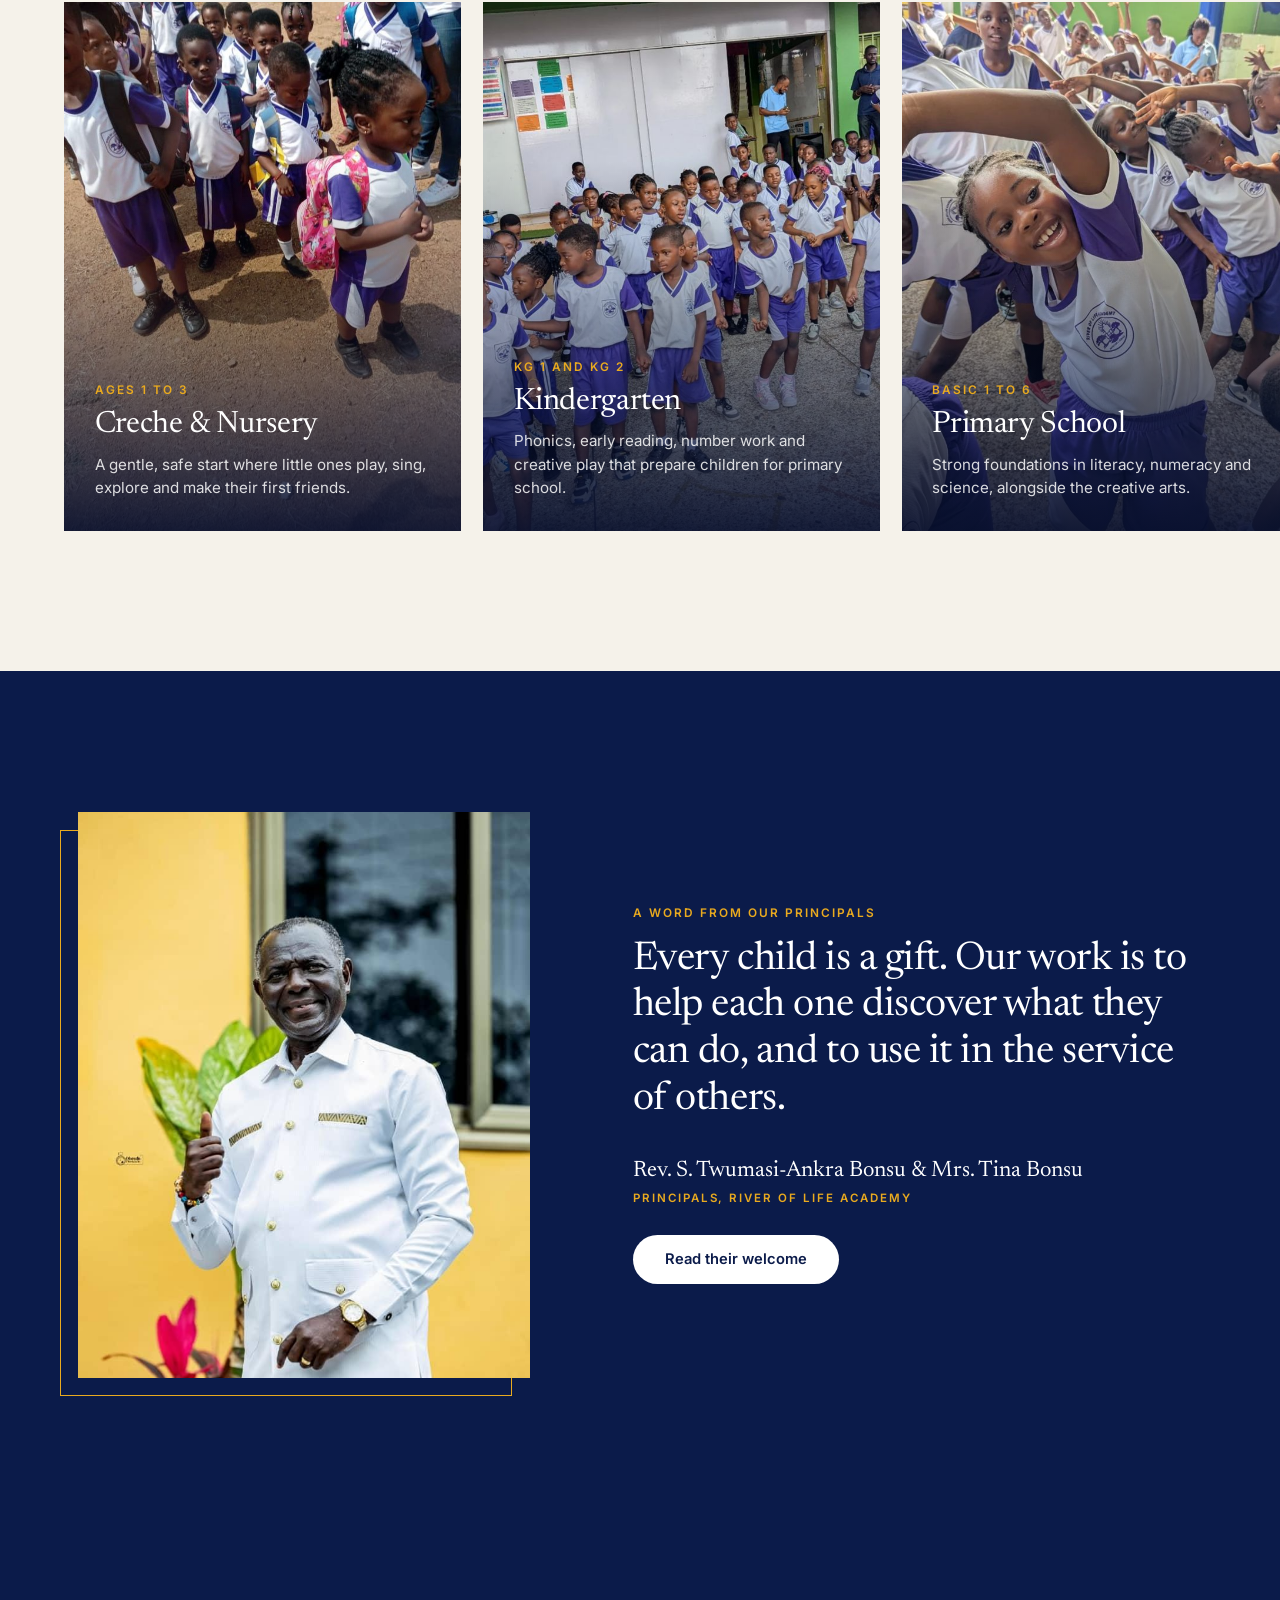
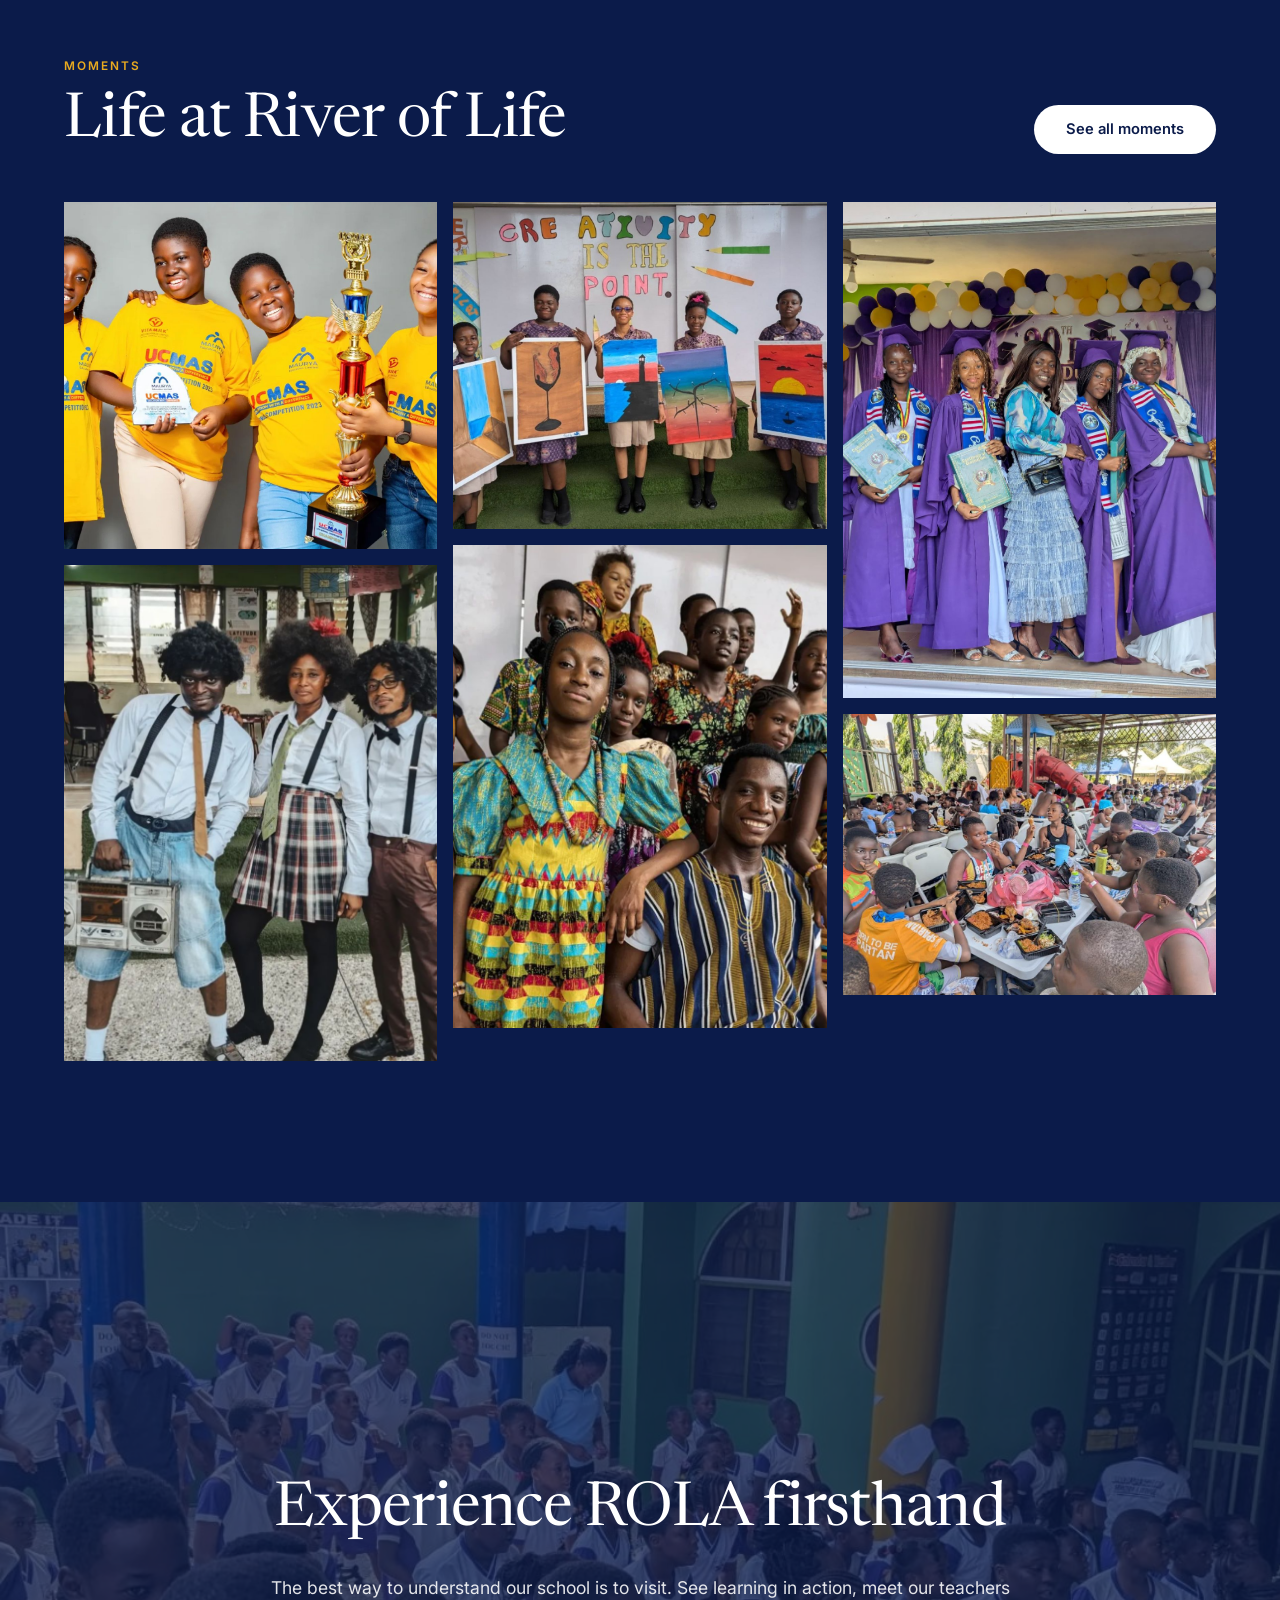
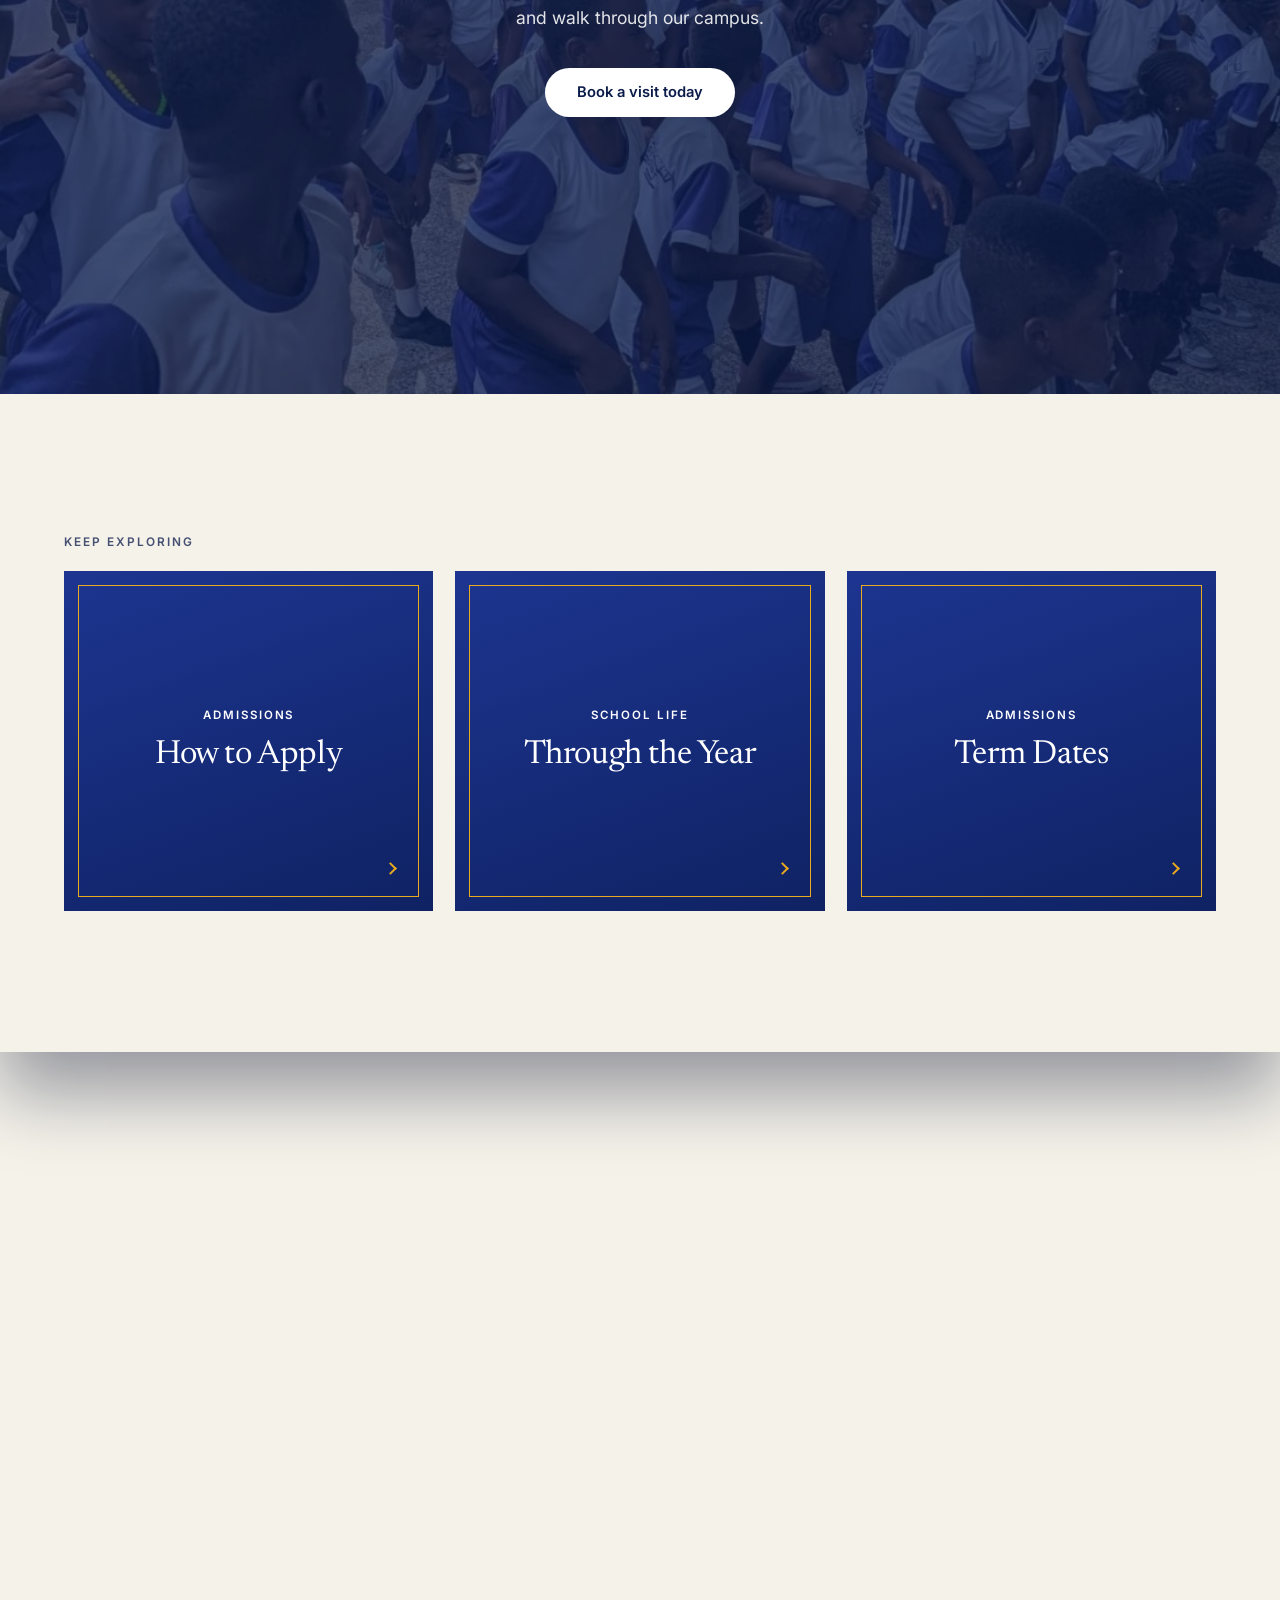
==== commit 043b09d6: "Name both Principals: Rev. S. Twumasi-Ankra Bonsu and Mrs. Tina Bonsu Updates the home page, Our Sch" ====
--- a/index.html
+++ b/index.html
@@ -92,13 +92,13 @@
     <nav class="menu__main" aria-label="Main menu">
       <a href="our-school.html" data-sub="about" data-img="images/site/hero-1.jpg" class="is-on"><span><small>01</small>Our School</span><i class="arrow" aria-hidden="true"></i></a>
       <a href="learning.html" data-sub="learning" data-img="images/site/primary.jpg"><span><small>02</small>Learning</span><i class="arrow" aria-hidden="true"></i></a>
-      <a href="school-life.html" data-sub="life" data-img="images/site/g-culture.jpg"><span><small>03</small>School Life</span><i class="arrow" aria-hidden="true"></i></a>
-      <a href="admissions.html" data-sub="admissions" data-img="images/site/welcome.jpg"><span><small>04</small>Admissions</span><i class="arrow" aria-hidden="true"></i></a>
+      <a href="school-life.html" data-sub="life" data-img="images/site/hero-3.jpg"><span><small>03</small>School Life</span><i class="arrow" aria-hidden="true"></i></a>
+      <a href="admissions.html" data-sub="admissions" data-img="images/site/h-class.jpg"><span><small>04</small>Admissions</span><i class="arrow" aria-hidden="true"></i></a>
       <a href="moments.html" data-sub="moments" data-img="images/site/g-ucmas-team.jpg"><span><small>05</small>Moments</span><i class="arrow" aria-hidden="true"></i></a>
       <a href="contact.html" data-sub="contact" data-img="images/site/g-houses.jpg"><span><small>06</small>Contact Us</span><i class="arrow" aria-hidden="true"></i></a>
     </nav>
     <div class="menu__sub">
-      <div data-for="about" class="is-on"><a href="our-school.html">Who We Are</a><a href="our-school.html#motto">Our Motto</a><a href="our-school.html#principal">A Word from our Principal</a><a href="our-school.html#campus">Our Campus</a></div>
+      <div data-for="about" class="is-on"><a href="our-school.html">Who We Are</a><a href="our-school.html#motto">Our Motto</a><a href="our-school.html#principal">A Word from our Principals</a><a href="our-school.html#campus">Our Campus</a></div>
       <div data-for="learning"><a href="learning.html#creche">Creche &amp; Nursery</a><a href="learning.html#kindergarten">Kindergarten</a><a href="learning.html#primary">Primary School</a><a href="learning.html#jhs">Junior High School</a><a href="learning.html#curriculum">What We Teach</a></div>
       <div data-for="life"><a href="school-life.html#calendar">Through the Year</a><a href="moments.html">Photo Gallery</a></div>
       <div data-for="admissions"><a href="admissions.html#apply">How to Apply</a><a href="admissions.html#bring">What to Bring</a><a href="admissions.html#dates">Term Dates</a><a href="contact.html#visit">Book a Visit</a></div>
@@ -173,10 +173,10 @@
     <div class="wrap welcome__grid">
       <figure class="welcome__photo reveal"><img src="images/site/principal.jpg" alt="Rev. S. Twumasi-Ankra Bonsu, Principal of River of Life Academy" loading="lazy" /></figure>
       <div class="reveal">
-        <p class="eyebrow eyebrow--gold">A word from our Principal</p>
+        <p class="eyebrow eyebrow--gold">A word from our Principals</p>
         <blockquote>Every child is a gift. Our work is to help each one discover what they can do, and to use it in the service of others.</blockquote>
-        <p class="welcome__sign">Rev. S. Twumasi-Ankra Bonsu<span>Principal, River of Life Academy</span></p>
-        <p class="welcome__more"><a href="our-school.html#principal" class="btn btn--light">Read his welcome <i aria-hidden="true"></i></a></p>
+        <p class="welcome__sign">Rev. S. Twumasi-Ankra Bonsu &amp; Mrs. Tina Bonsu<span>Principals, River of Life Academy</span></p>
+        <p class="welcome__more"><a href="our-school.html#principal" class="btn btn--light">Read their welcome <i aria-hidden="true"></i></a></p>
       </div>
     </div>
   </section>
@@ -199,7 +199,7 @@
   </section>
 
   <section class="banner">
-    <img src="images/site/stats.jpg" alt="ROLA pupils gathered in the school courtyard" loading="lazy" />
+    <img src="images/site/stats.jpg" alt="ROLA pupils gathered in the school courtyard" loading="lazy" style="object-position:center 50%" />
     <div class="banner__shade" aria-hidden="true"></div>
     <div class="banner__text reveal">
       <h2>Experience ROLA firsthand</h2>
--- a/css/pages.css
+++ b/css/pages.css
@@ -165,8 +165,8 @@
 .menu__left a { color: rgba(255, 255, 255, .86); }
 .menu__left a:hover { color: var(--gold); text-decoration: none; }
 .menu__main { padding: 40px clamp(28px, 4vw, 64px) 20px; }
-.menu__main a { padding: 20px 0; border-bottom: 1px solid rgba(255, 255, 255, .14); font: 400 clamp(1.6rem, 2.3vw, 2.1rem)/1.1 var(--serif); letter-spacing: -.012em; color: #fff; transition: border-color .3s, color .3s, padding .45s var(--ease); }
-.menu__main a span { display: flex; align-items: baseline; gap: 20px; }
+.menu__main a { padding: 15px 0; border-bottom: 1px solid rgba(255, 255, 255, .14); font: 400 clamp(1.2rem, 1.5vw, 1.4rem)/1.2 var(--serif); letter-spacing: -.012em; color: #fff; transition: border-color .3s, color .3s, padding .45s var(--ease); }
+.menu__main a span { display: flex; align-items: baseline; gap: 16px; }
 .menu__main a small { font: 600 .72rem var(--sans); letter-spacing: .12em; color: var(--gold); }
 .menu__main a .arrow { color: var(--gold); }
 .menu__main a:hover, .menu__main a.is-on { padding-left: 10px; color: var(--gold); border-bottom-color: var(--gold); }
@@ -265,3 +265,72 @@
   .touch__form { grid-template-columns: 1fr; }
   .touch .field textarea { min-height: 180px; }
 }
+
+/* =========================================================
+   Contact details: one white panel rising over the photo,
+   three columns divided by fine lines; a column turns navy on hover
+   ========================================================= */
+.ccards { display: grid; grid-template-columns: repeat(3, 1fr); gap: 0; background: #fff; box-shadow: 0 40px 90px rgba(11, 27, 74, .16); }
+.ccard { position: relative; padding: clamp(34px, 3.6vw, 56px) clamp(26px, 3vw, 48px); border-left: 1px solid var(--line); background: transparent; color: var(--muted); transform: none; box-shadow: none; transition: background .45s ease, color .45s ease; }
+.ccard:first-child { border-left: 0; }
+.ccard::before { content: ""; position: absolute; inset: 0 0 auto 0; height: 3px; border: 0; background: var(--gold); transform: scaleX(0); transform-origin: left; transition: transform .55s var(--ease); }
+.ccard:hover { transform: none; box-shadow: none; background: radial-gradient(84% 81% at 38% 26%, #223a8e, #0b1b4a); color: rgba(255, 255, 255, .82); }
+.ccard:hover::before { transform: scaleX(1); }
+.ccard__ring { display: grid; place-items: center; width: 62px; height: 62px; margin-bottom: 30px; border: 1px solid var(--gold); border-radius: 50%; transition: background .45s ease; }
+.ccard__icon { width: 26px; height: 26px; margin: 0; stroke: var(--gold-dark); stroke-width: 2.2; transition: stroke .45s ease; }
+.ccard:hover .ccard__ring { background: var(--gold); }
+.ccard:hover .ccard__icon { stroke: var(--navy); }
+.ccard .eyebrow { color: var(--navy); opacity: .7; transition: color .45s ease; }
+.ccard:hover .eyebrow { color: #fff; }
+.ccard h3 { color: var(--navy); font-size: clamp(1.5rem, 2vw, 1.9rem); line-height: 1.2; transition: color .45s ease; }
+.ccard h3.ccard__small { font-size: clamp(1.1rem, 1.35vw, 1.3rem); word-break: break-word; }
+.ccard:hover h3 { color: var(--gold); }
+.ccard p:not(.eyebrow) { margin-bottom: 0; color: inherit; }
+.ccard__links { display: flex; flex-wrap: wrap; gap: 8px 22px; margin-top: 26px !important; }
+.ccard__links a { padding-bottom: 3px; border-bottom: 1px solid var(--gold); font: 600 .92rem var(--sans); color: var(--navy); transition: color .45s ease; }
+.ccard:hover .ccard__links a { color: #fff; }
+@media (max-width: 900px) {
+  .ccards { grid-template-columns: 1fr; }
+  .ccard { border-left: 0; border-top: 1px solid var(--line); }
+  .ccard:first-child { border-top: 0; }
+}
+
+/* =========================================================
+   Contact page: dark "Get in touch" top, with the message panel rising out of it
+   ========================================================= */
+.touch--top { padding-bottom: clamp(200px, 23vw, 300px); }
+.touch--top .touch__pills { margin-bottom: 0; }
+.touch .ccard__pill { background: transparent; border: 1px solid rgba(255, 255, 255, .45); color: #fff; margin: 0 4px 8px; }
+.touch .ccard__pill:hover { background: #fff; color: var(--navy); }
+.cform-section--rise { padding-top: 0; }
+.cform-section--rise .cpanel { position: relative; z-index: 3; margin-top: calc(-1 * clamp(130px, 15vw, 200px)); }
+.mapcard .ccard__pill { background: transparent; border: 1px solid rgba(255, 255, 255, .45); color: #fff; }
+.mapcard .ccard__pill:hover { background: #fff; color: var(--navy); }
+
+/* =========================================================
+   Photos fit their frames
+   ========================================================= */
+/* Text-and-photo blocks: the frame takes the shape of the photo */
+.split__media--wide img { aspect-ratio: 5 / 4; }
+.split__media--square img { aspect-ratio: 1 / 1; }
+.split__media--tall img { aspect-ratio: 4 / 5; }
+.split__media--tall { max-width: 480px; justify-self: center; width: 100%; }
+
+/* Get in touch: the photo sits beside the navy card instead of underneath it */
+.gin { display: grid; grid-template-columns: min(500px, 42%) 1fr; min-height: 0; }
+.gin > img { position: static; order: 2; width: 100%; height: clamp(380px, 38vw, 520px); }
+.gin__card { order: 1; width: auto; }
+
+/* Footer panels and menu photo */
+.fcard img { object-position: center 6%; }
+.menu__photo img { aspect-ratio: 4 / 3; object-position: center 30%; }
+
+/* Tile previews show the whole photo */
+.sheet__img { max-height: none; height: auto; object-fit: contain; background: none; }
+
+@media (max-width: 900px) {
+  .gin { grid-template-columns: 1fr; }
+  .gin > img { order: 1; height: auto; aspect-ratio: 3 / 2; }
+  .gin__card { order: 2; }
+  .split__media--tall { justify-self: start; }
+}
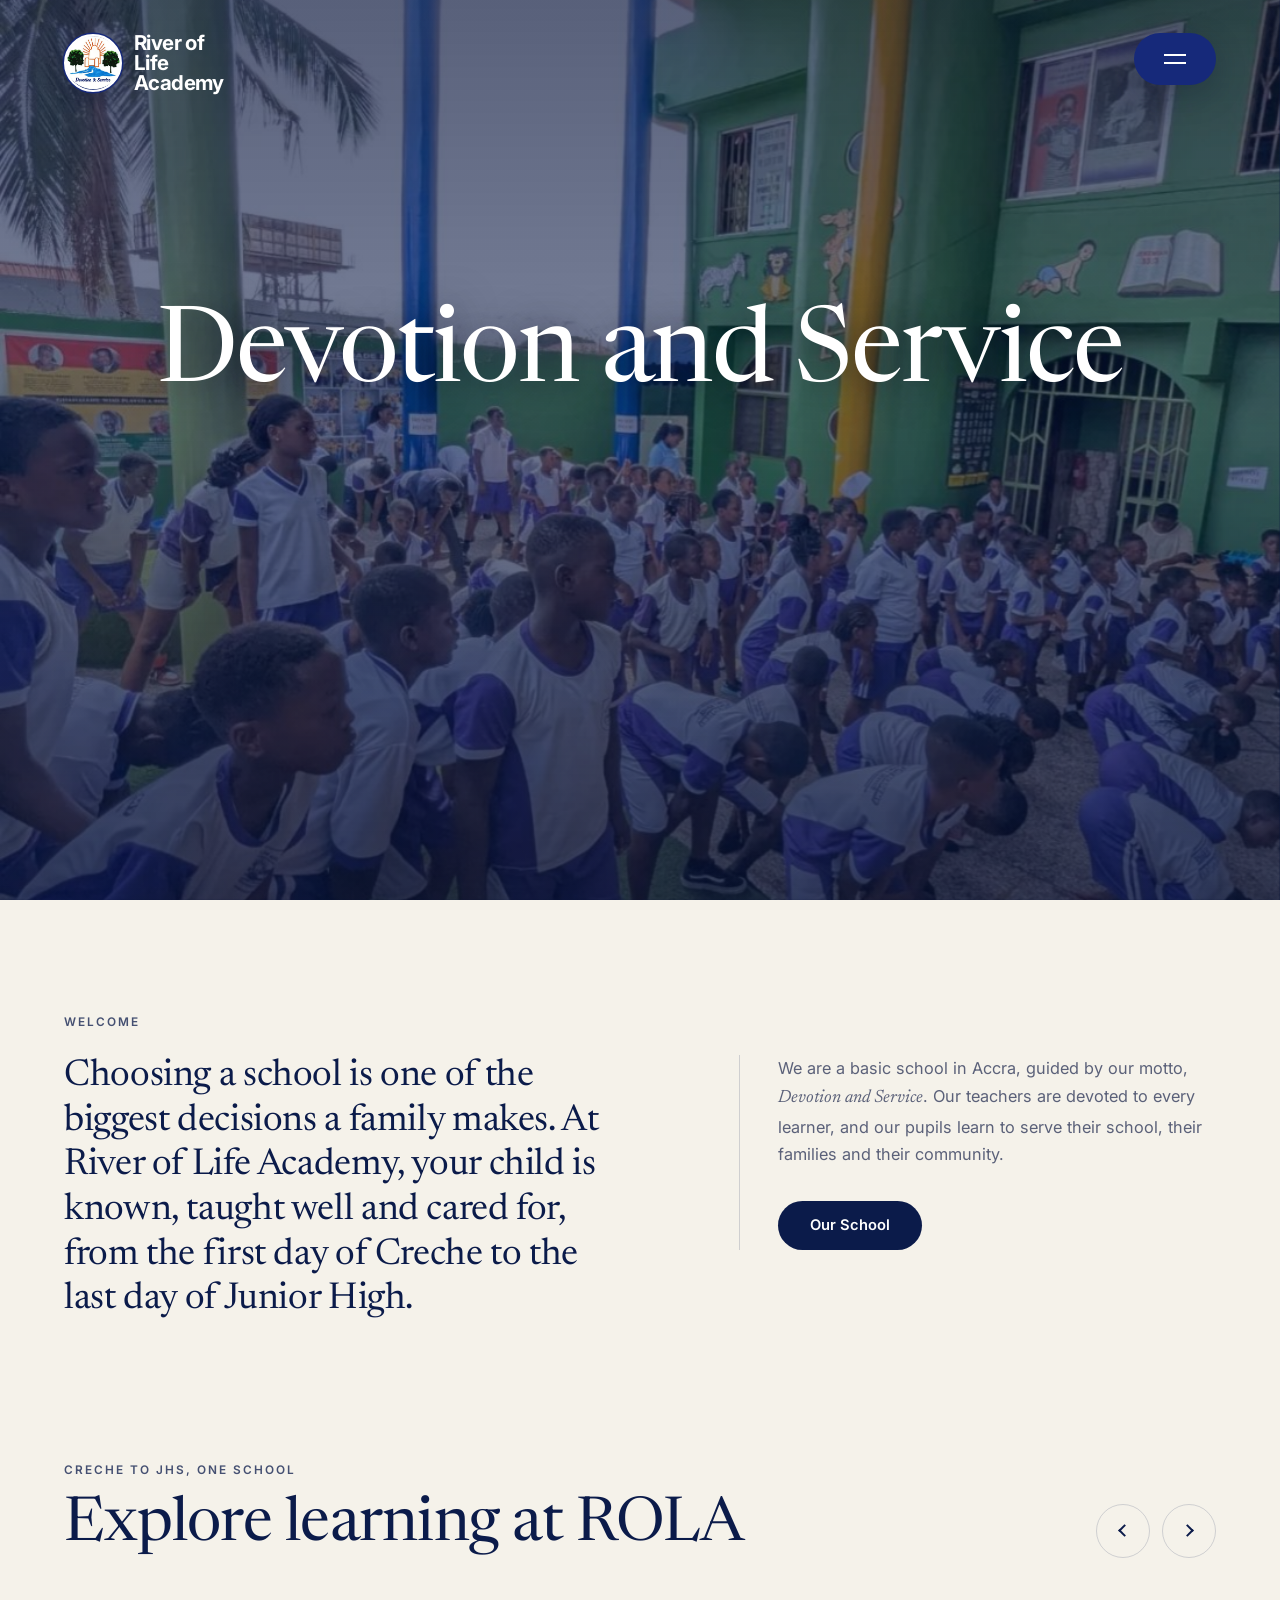
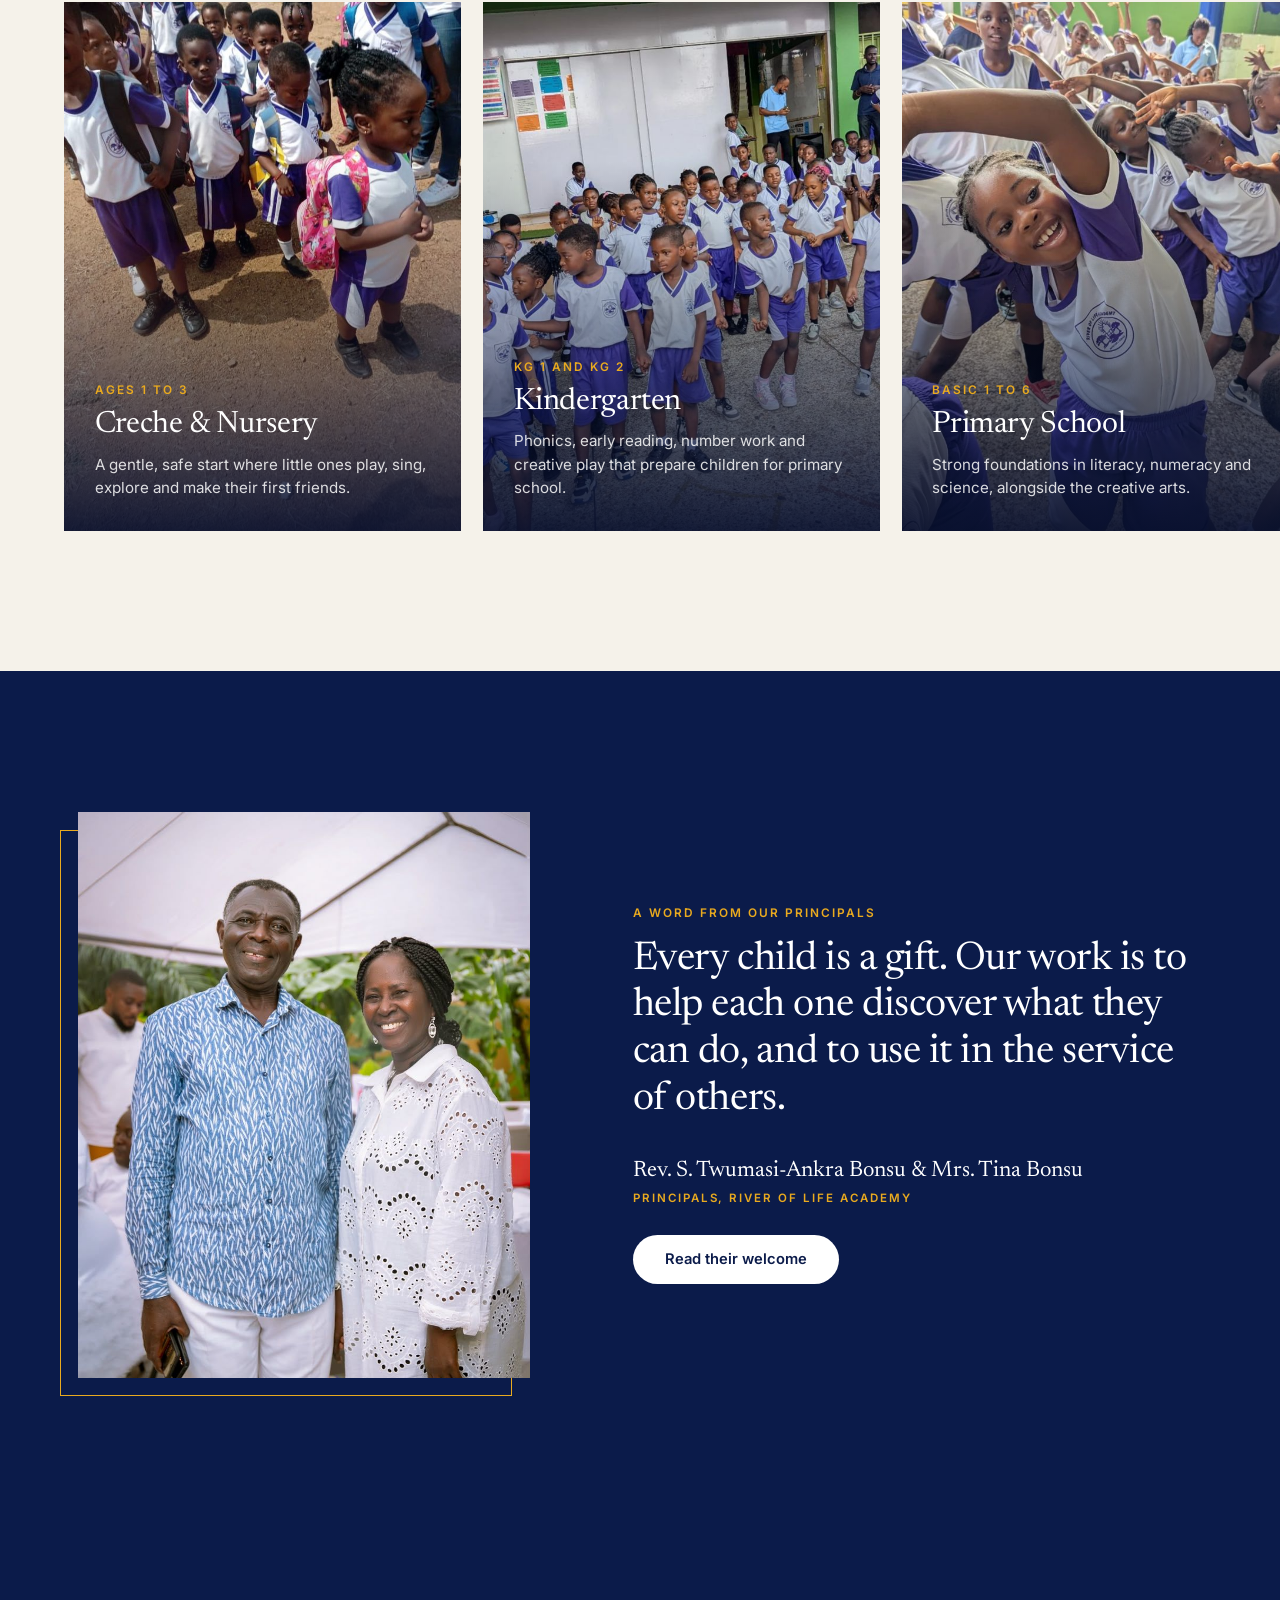
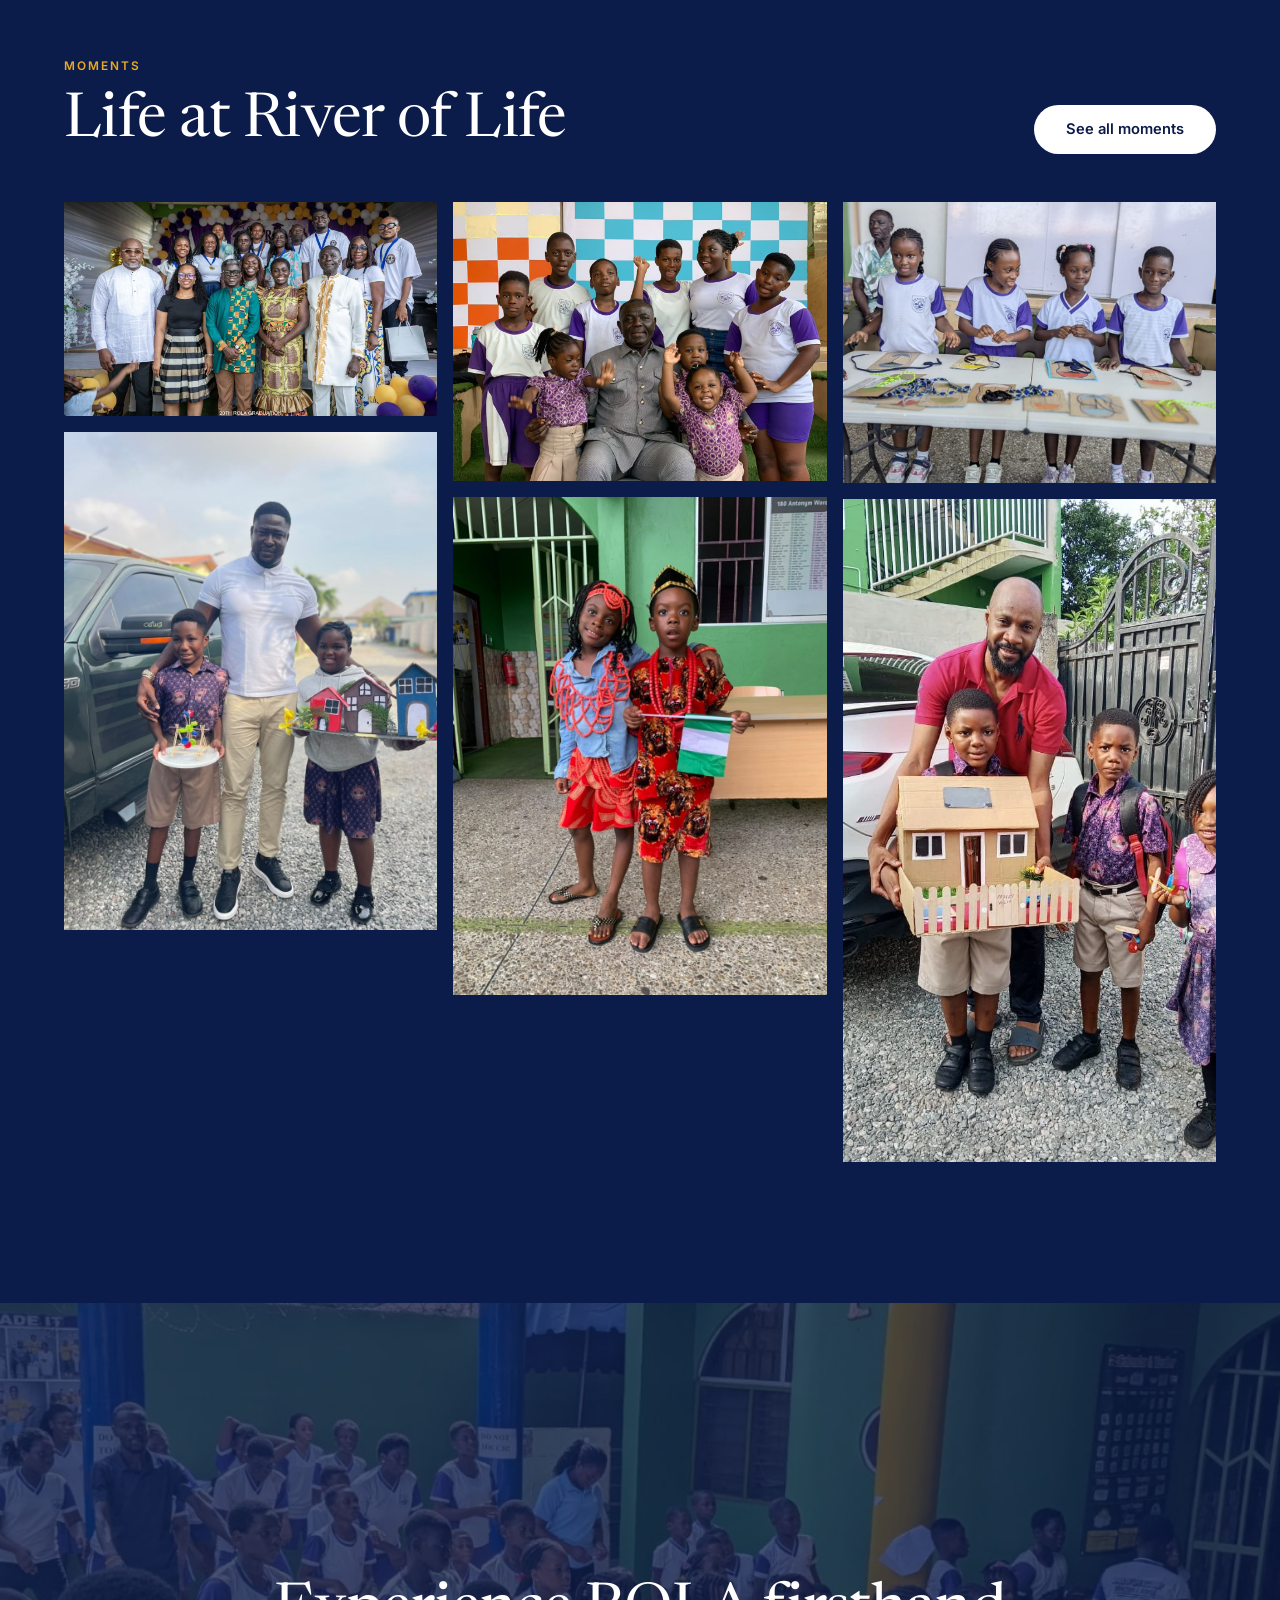
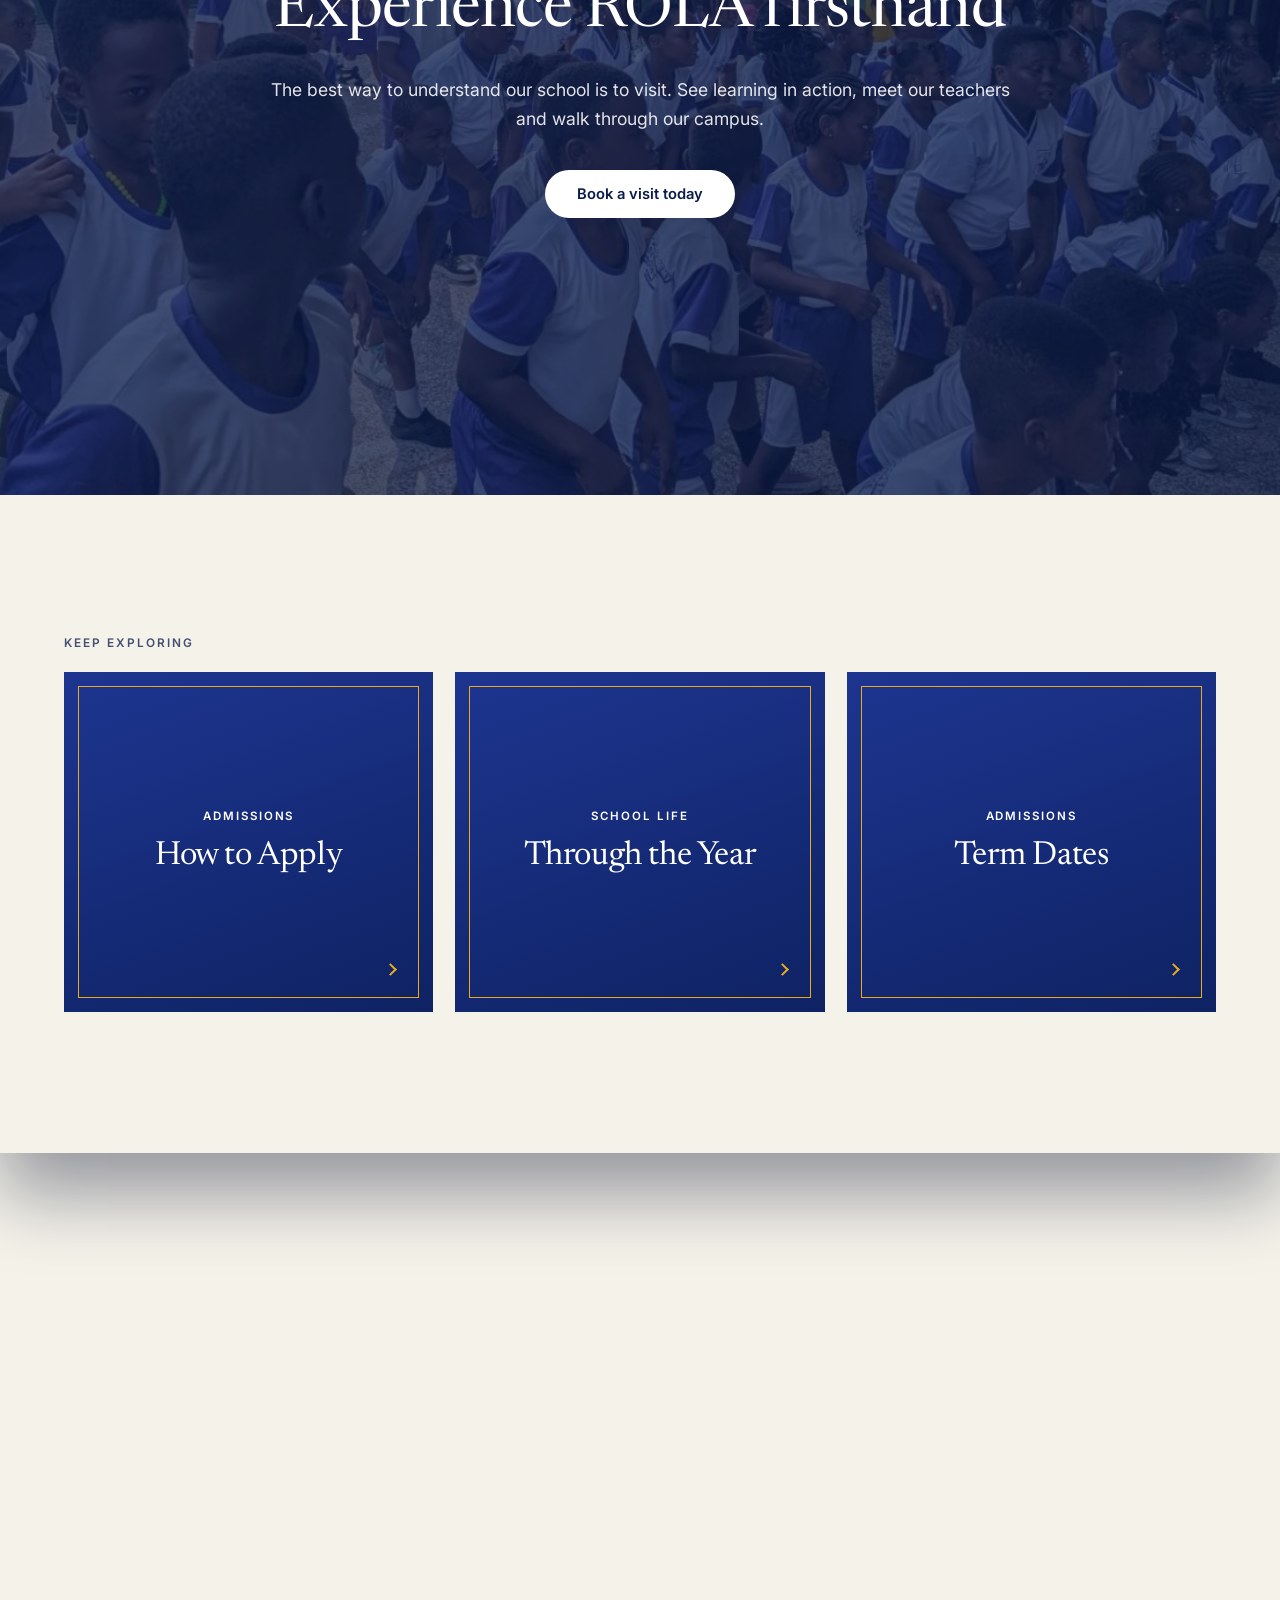
==== commit 2b27a4f0: "Add the newest photos: both Principals, teachers and parents, family craft projects Both Principals " ====
--- a/index.html
+++ b/index.html
@@ -121,7 +121,7 @@
     <div class="hero__slides" id="heroSlides" data-parallax>
       <img class="is-active" src="images/site/hero-1.jpg" alt="Pupils of River of Life Academy during morning exercise in front of the school building" />
       <img src="images/site/hero-3.jpg" alt="" style="object-position:center 30%" />
-      <img src="images/site/stats.jpg" alt="" style="object-position:center 45%" />
+      <img src="images/site/g-teachers-parents.jpg" alt="" style="object-position:center 30%" />
       <img src="images/site/hero-2.jpg" alt="" style="object-position:center 55%" />
       <img src="images/site/h-class.jpg" alt="" style="object-position:center 35%" />
     </div>
@@ -171,7 +171,7 @@
 
   <section class="section welcome">
     <div class="wrap welcome__grid">
-      <figure class="welcome__photo reveal"><img src="images/site/principal.jpg" alt="Rev. S. Twumasi-Ankra Bonsu, Principal of River of Life Academy" loading="lazy" /></figure>
+      <figure class="welcome__photo reveal"><img src="images/site/principals.jpg" alt="Rev. S. Twumasi-Ankra Bonsu and Mrs. Tina Bonsu, Principals of River of Life Academy" loading="lazy" style="object-position:center 22%" /></figure>
       <div class="reveal">
         <p class="eyebrow eyebrow--gold">A word from our Principals</p>
         <blockquote>Every child is a gift. Our work is to help each one discover what they can do, and to use it in the service of others.</blockquote>
@@ -188,12 +188,12 @@
         <a href="moments.html" class="btn btn--light">See all moments <i aria-hidden="true"></i></a>
       </div>
       <div class="grid" id="gallery">
-        <button type="button" class="shot"><img src="images/site/g-ucmas.jpg" alt="School photo: UCMAS National Competition" loading="lazy" /><span>UCMAS National Competition</span></button>
-        <button type="button" class="shot"><img src="images/site/g-oldschool.jpg" alt="School photo: Old School Day" loading="lazy" /><span>Old School Day</span></button>
-        <button type="button" class="shot"><img src="images/site/g-art.jpg" alt="School photo: Creativity is the Point" loading="lazy" /><span>Creativity is the Point</span></button>
-        <button type="button" class="shot"><img src="images/site/g-culture.jpg" alt="School photo: Cultural Day" loading="lazy" /><span>Cultural Day</span></button>
-        <button type="button" class="shot"><img src="images/site/g-graduation.jpg" alt="School photo: Graduation Day" loading="lazy" /><span>Graduation Day</span></button>
-        <button type="button" class="shot"><img src="images/site/g-trip-lunch.jpg" alt="School photo: Excursion: lunch together" loading="lazy" /><span>Excursion: lunch together</span></button>
+        <button type="button" class="shot"><img src="images/site/g-teachers-parents.jpg" alt="School photo: Teachers and parents, 20th Graduation" loading="lazy" /><span>Teachers and parents, 20th Graduation</span></button>
+        <button type="button" class="shot"><img src="images/site/g-craft-1.jpg" alt="School photo: Projects made with our parents" loading="lazy" /><span>Projects made with our parents</span></button>
+        <button type="button" class="shot"><img src="images/site/principal-pupils.jpg" alt="School photo: With our Principal" loading="lazy" /><span>With our Principal</span></button>
+        <button type="button" class="shot"><img src="images/site/g-culture-pair.jpg" alt="School photo: Cultural Day" loading="lazy" /><span>Cultural Day</span></button>
+        <button type="button" class="shot"><img src="images/site/g-craft-table.jpg" alt="School photo: Craft work" loading="lazy" /><span>Craft work</span></button>
+        <button type="button" class="shot"><img src="images/site/g-craft-5.jpg" alt="School photo: A model home" loading="lazy" /><span>A model home</span></button>
       </div>
     </div>
   </section>
--- a/css/pages.css
+++ b/css/pages.css
@@ -334,3 +334,14 @@
   .gin__card { order: 2; }
   .split__media--tall { justify-self: start; }
 }
+
+/* =========================================================
+   Our people: a wide group photo shown whole
+   ========================================================= */
+.people { background: #fff; }
+.people__head { max-width: 680px; margin-bottom: clamp(30px, 4vw, 56px); }
+.people__head p:last-child { color: var(--muted); margin: 0; }
+.people__photo { position: relative; margin: 0 18px 18px 0; }
+.people__photo::before { content: ""; position: absolute; inset: 18px -18px -18px 18px; border: 1px solid var(--gold); }
+.people__photo img { position: relative; width: 100%; height: auto; }
+.people__photo figcaption { position: relative; margin-top: 34px; font: 600 .74rem var(--sans); letter-spacing: .17em; text-transform: uppercase; color: var(--gold-dark); }
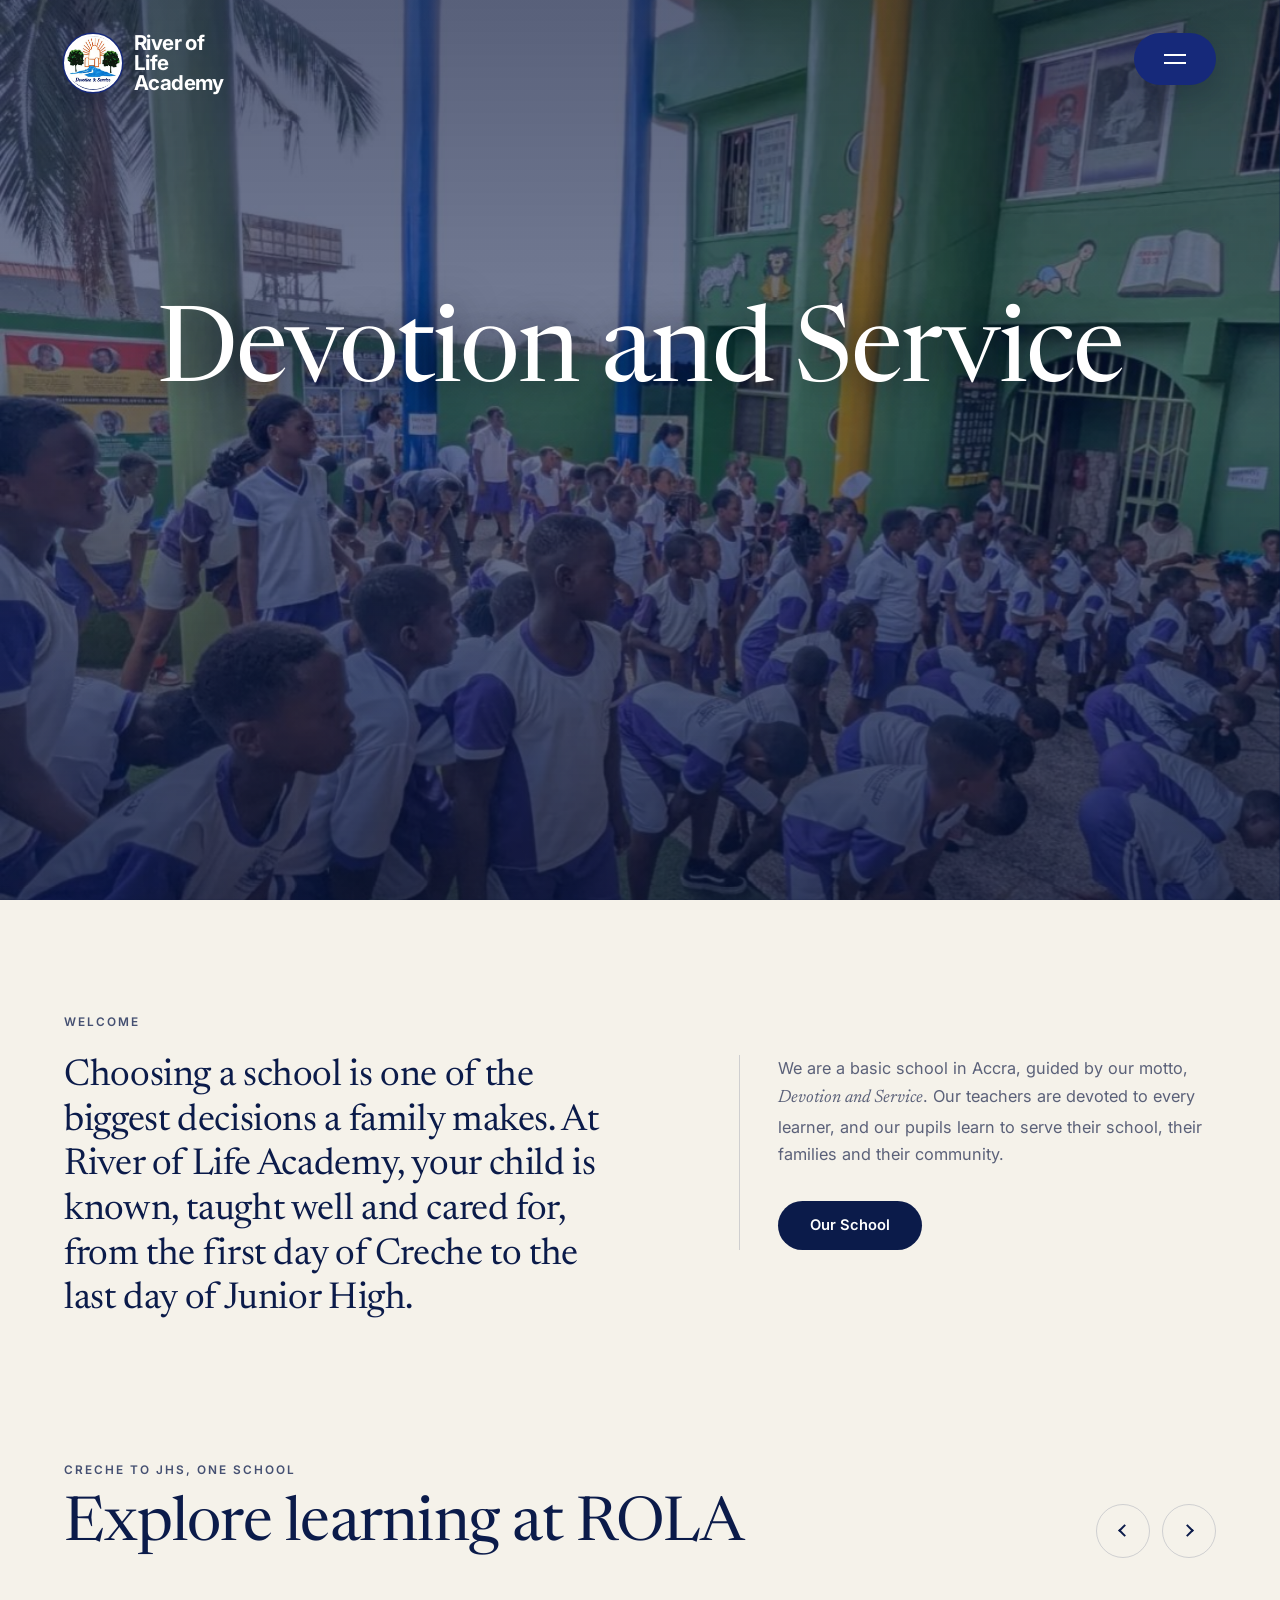
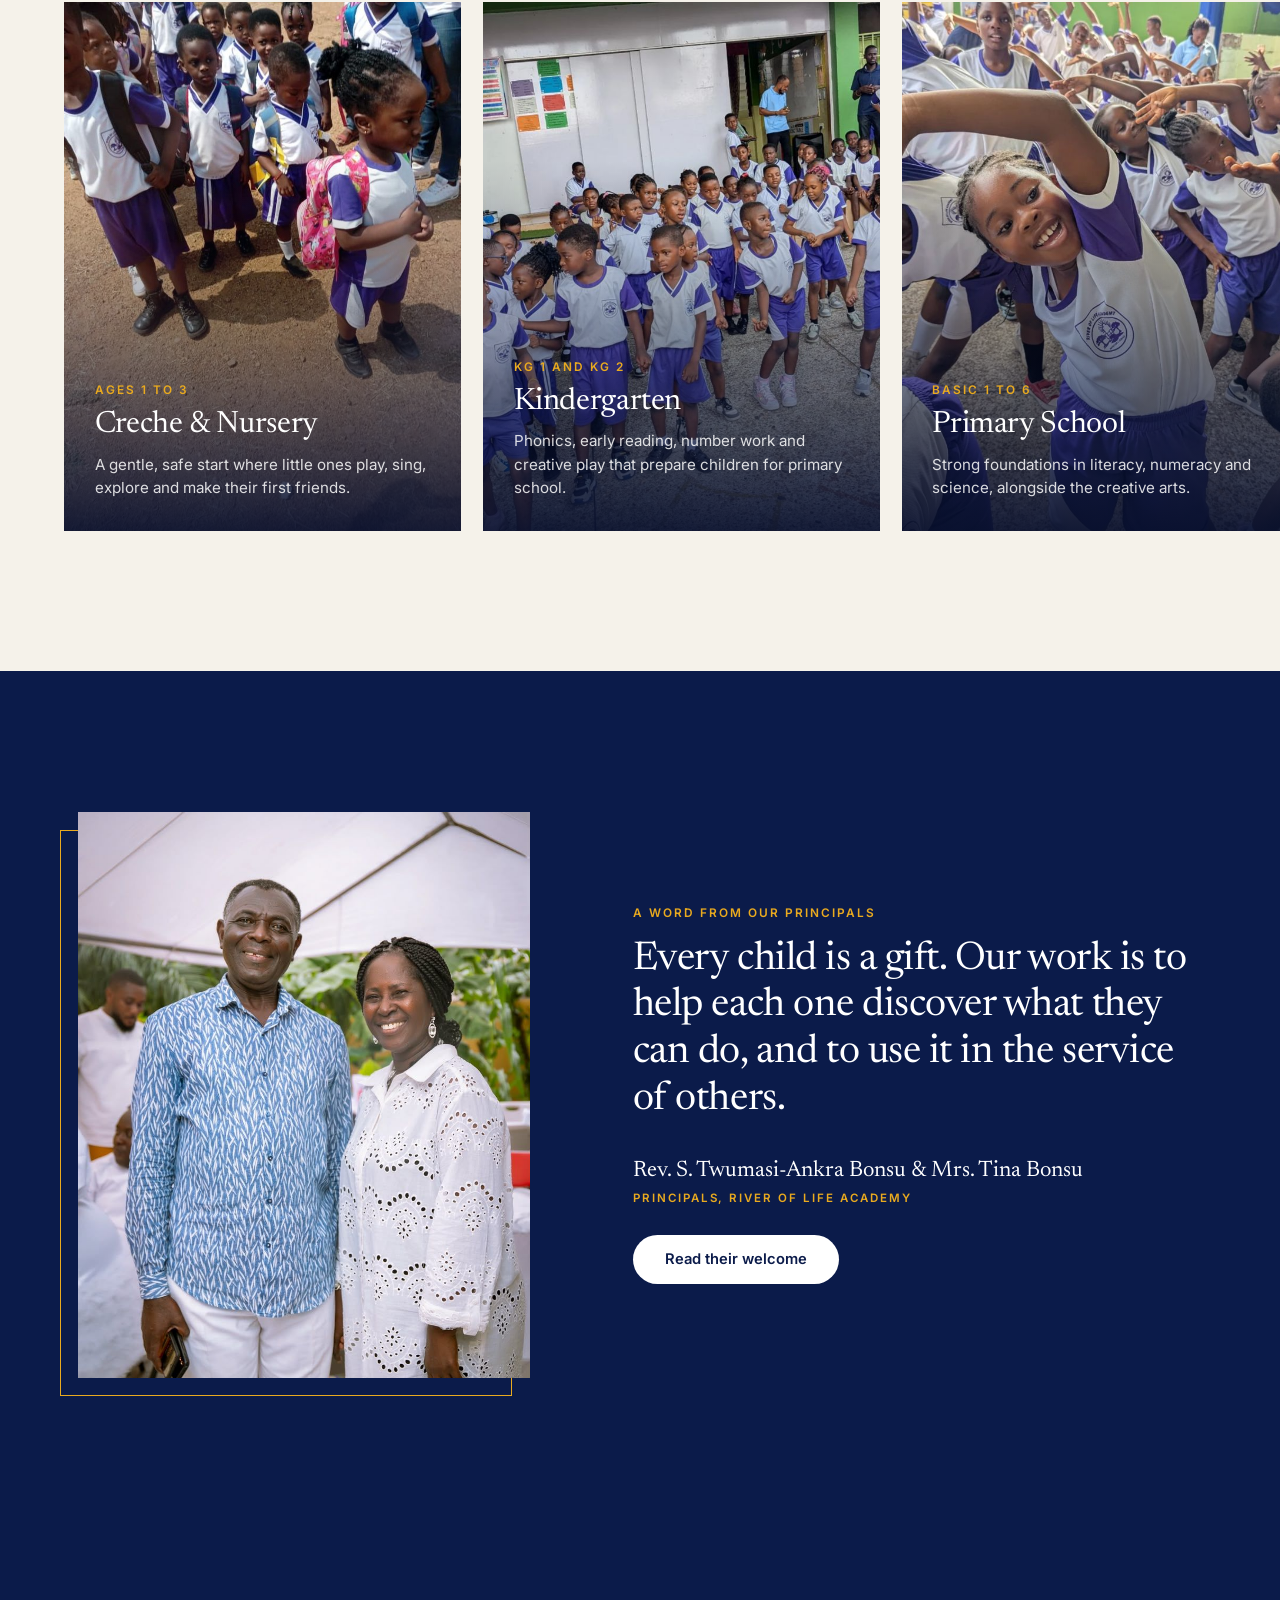
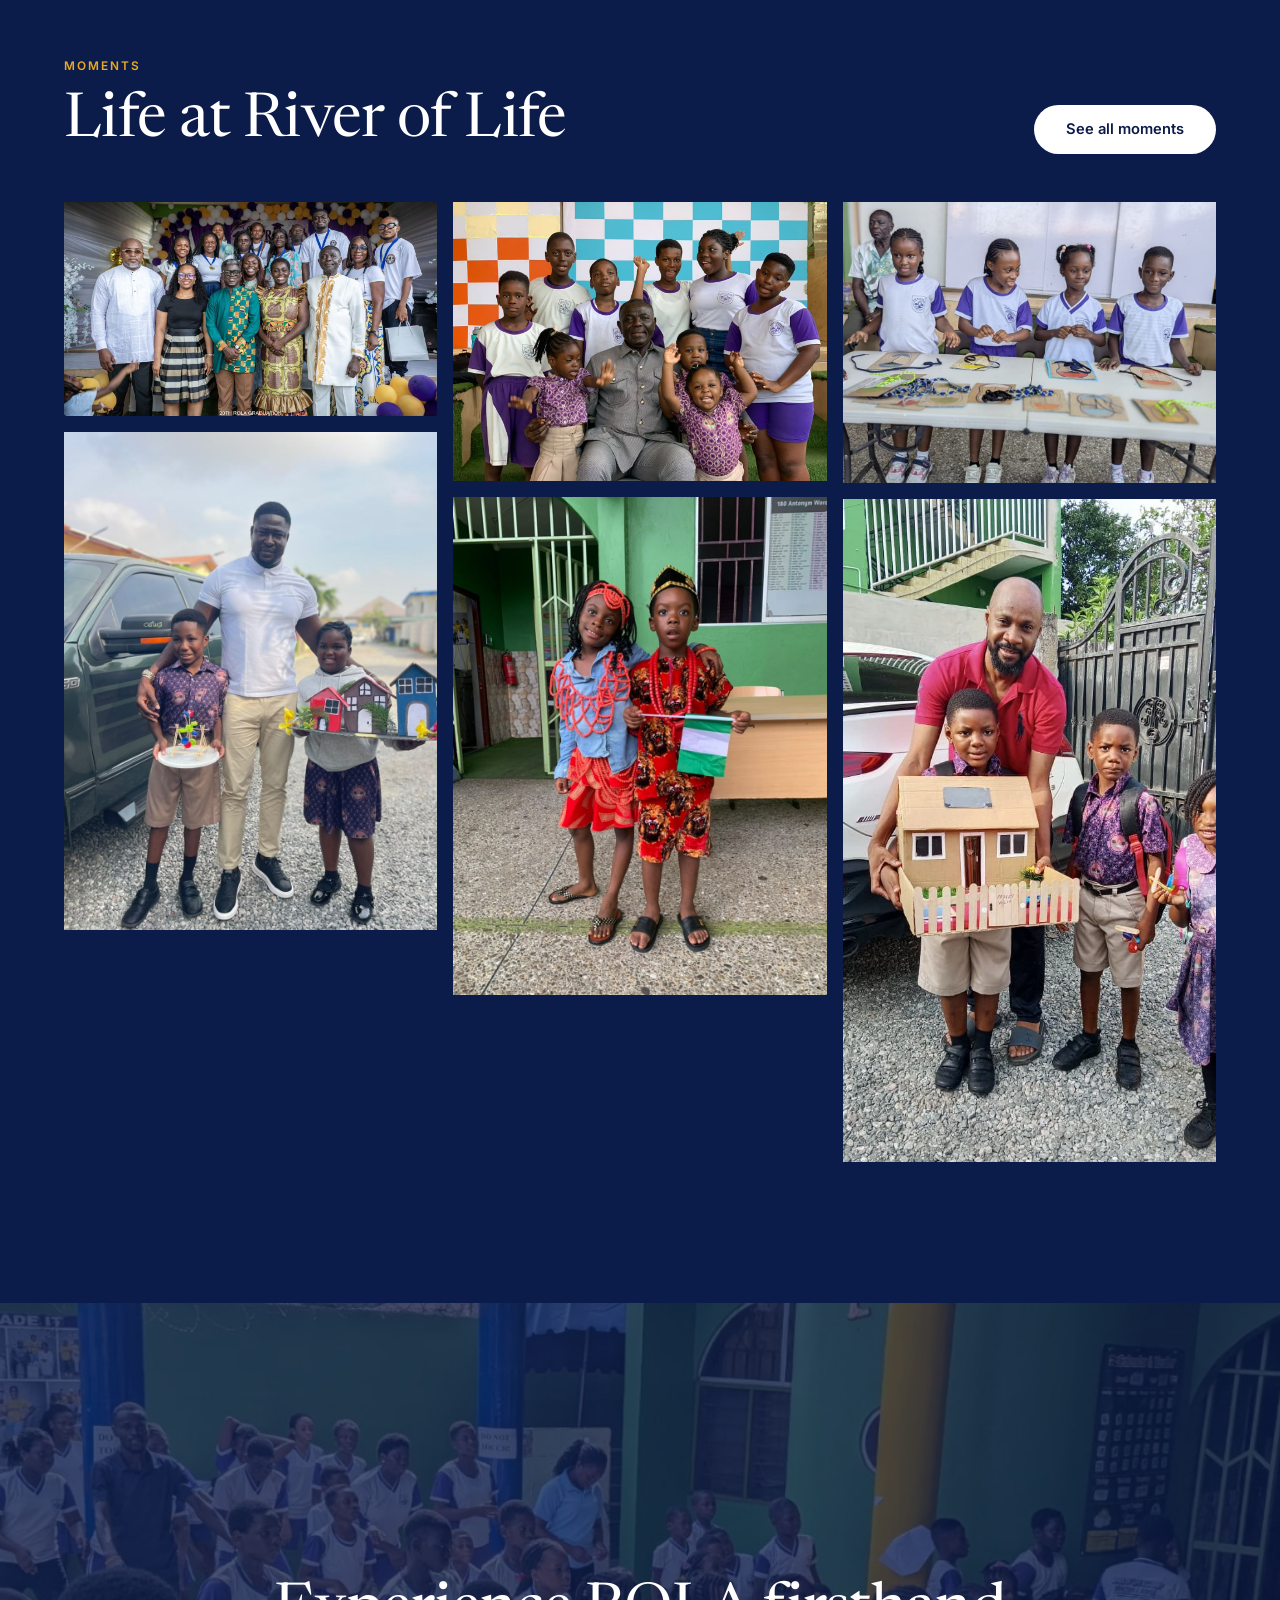
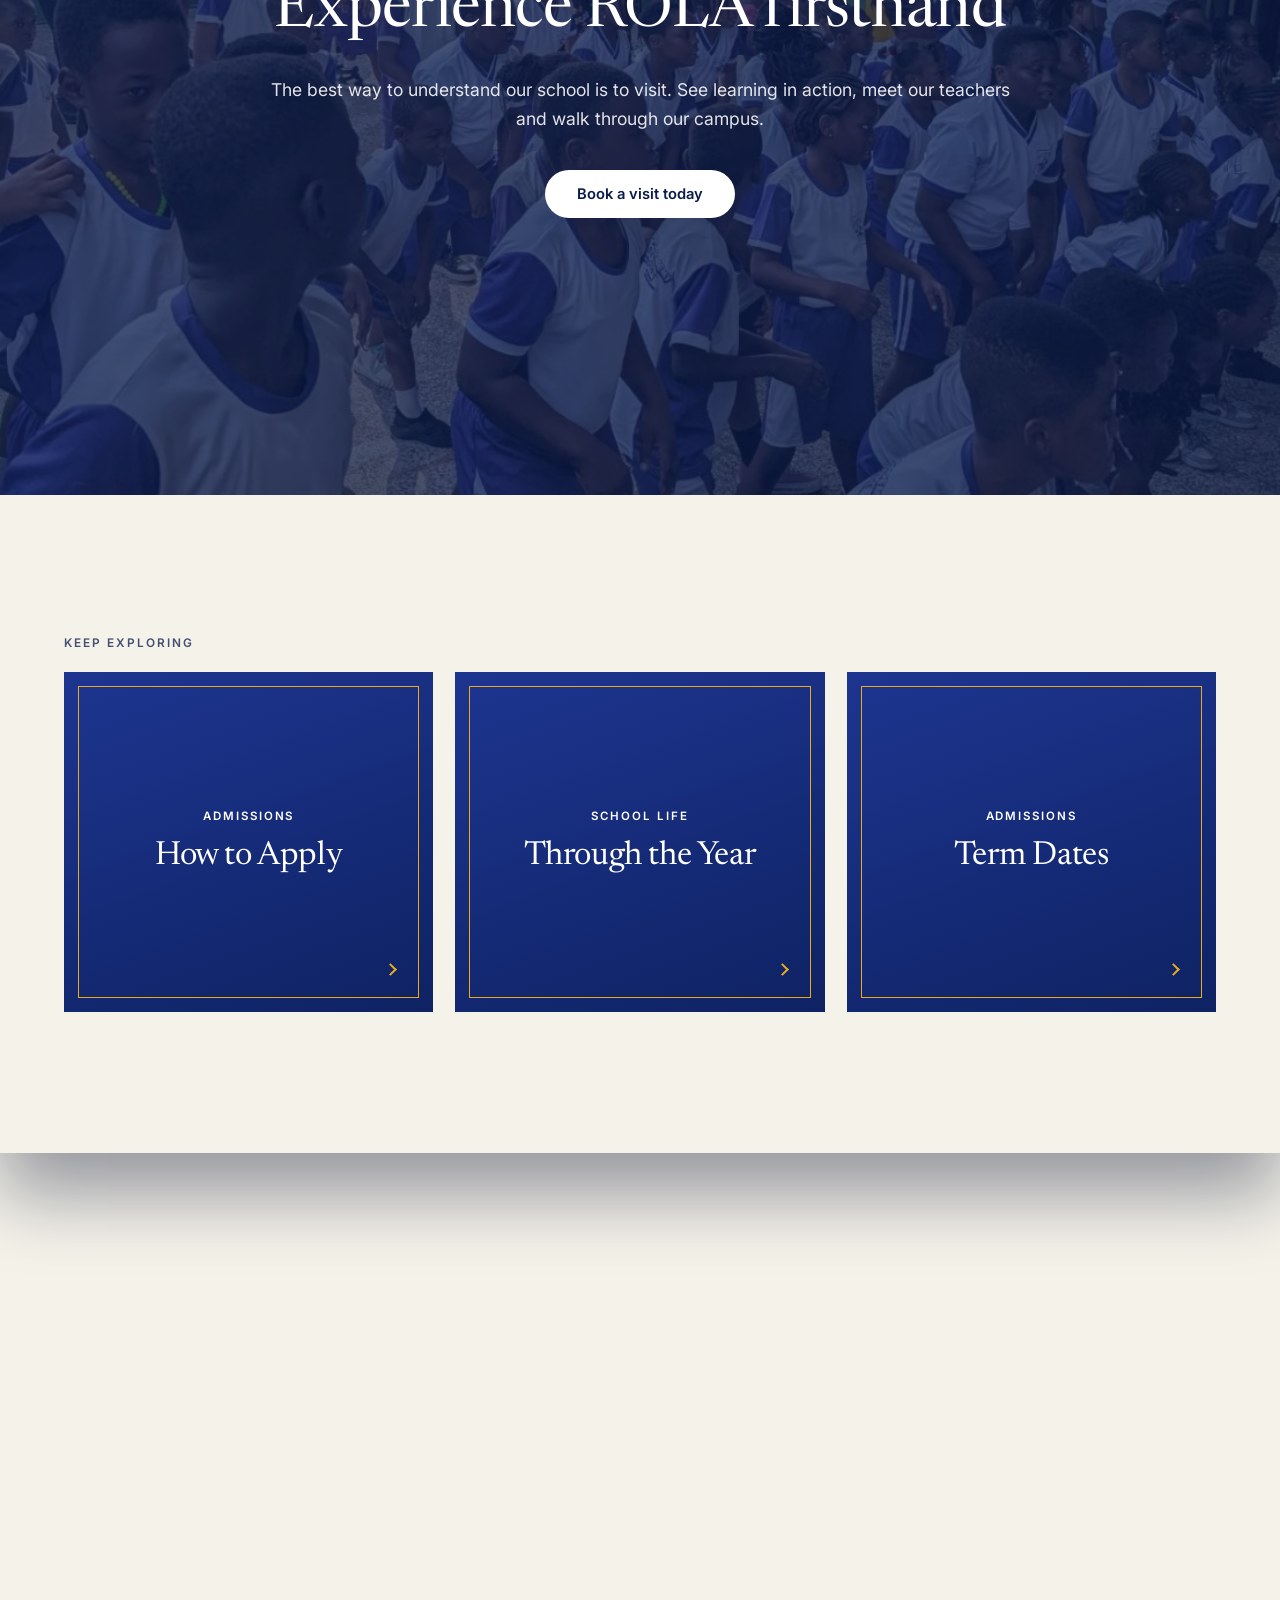
==== commit c2fab336: "Add the School Administrator, Mrs. Lilly Ofori-Asante, to Our School New section with her portrait a" ====
--- a/index.html
+++ b/index.html
@@ -98,7 +98,7 @@
       <a href="contact.html" data-sub="contact" data-img="images/site/g-houses.jpg"><span><small>06</small>Contact Us</span><i class="arrow" aria-hidden="true"></i></a>
     </nav>
     <div class="menu__sub">
-      <div data-for="about" class="is-on"><a href="our-school.html">Who We Are</a><a href="our-school.html#motto">Our Motto</a><a href="our-school.html#principal">A Word from our Principals</a><a href="our-school.html#campus">Our Campus</a></div>
+      <div data-for="about" class="is-on"><a href="our-school.html">Who We Are</a><a href="our-school.html#motto">Our Motto</a><a href="our-school.html#principal">A Word from our Principals</a><a href="our-school.html#people">Our People</a><a href="our-school.html#campus">Our Campus</a></div>
       <div data-for="learning"><a href="learning.html#creche">Creche &amp; Nursery</a><a href="learning.html#kindergarten">Kindergarten</a><a href="learning.html#primary">Primary School</a><a href="learning.html#jhs">Junior High School</a><a href="learning.html#curriculum">What We Teach</a></div>
       <div data-for="life"><a href="school-life.html#calendar">Through the Year</a><a href="moments.html">Photo Gallery</a></div>
       <div data-for="admissions"><a href="admissions.html#apply">How to Apply</a><a href="admissions.html#bring">What to Bring</a><a href="admissions.html#dates">Term Dates</a><a href="contact.html#visit">Book a Visit</a></div>
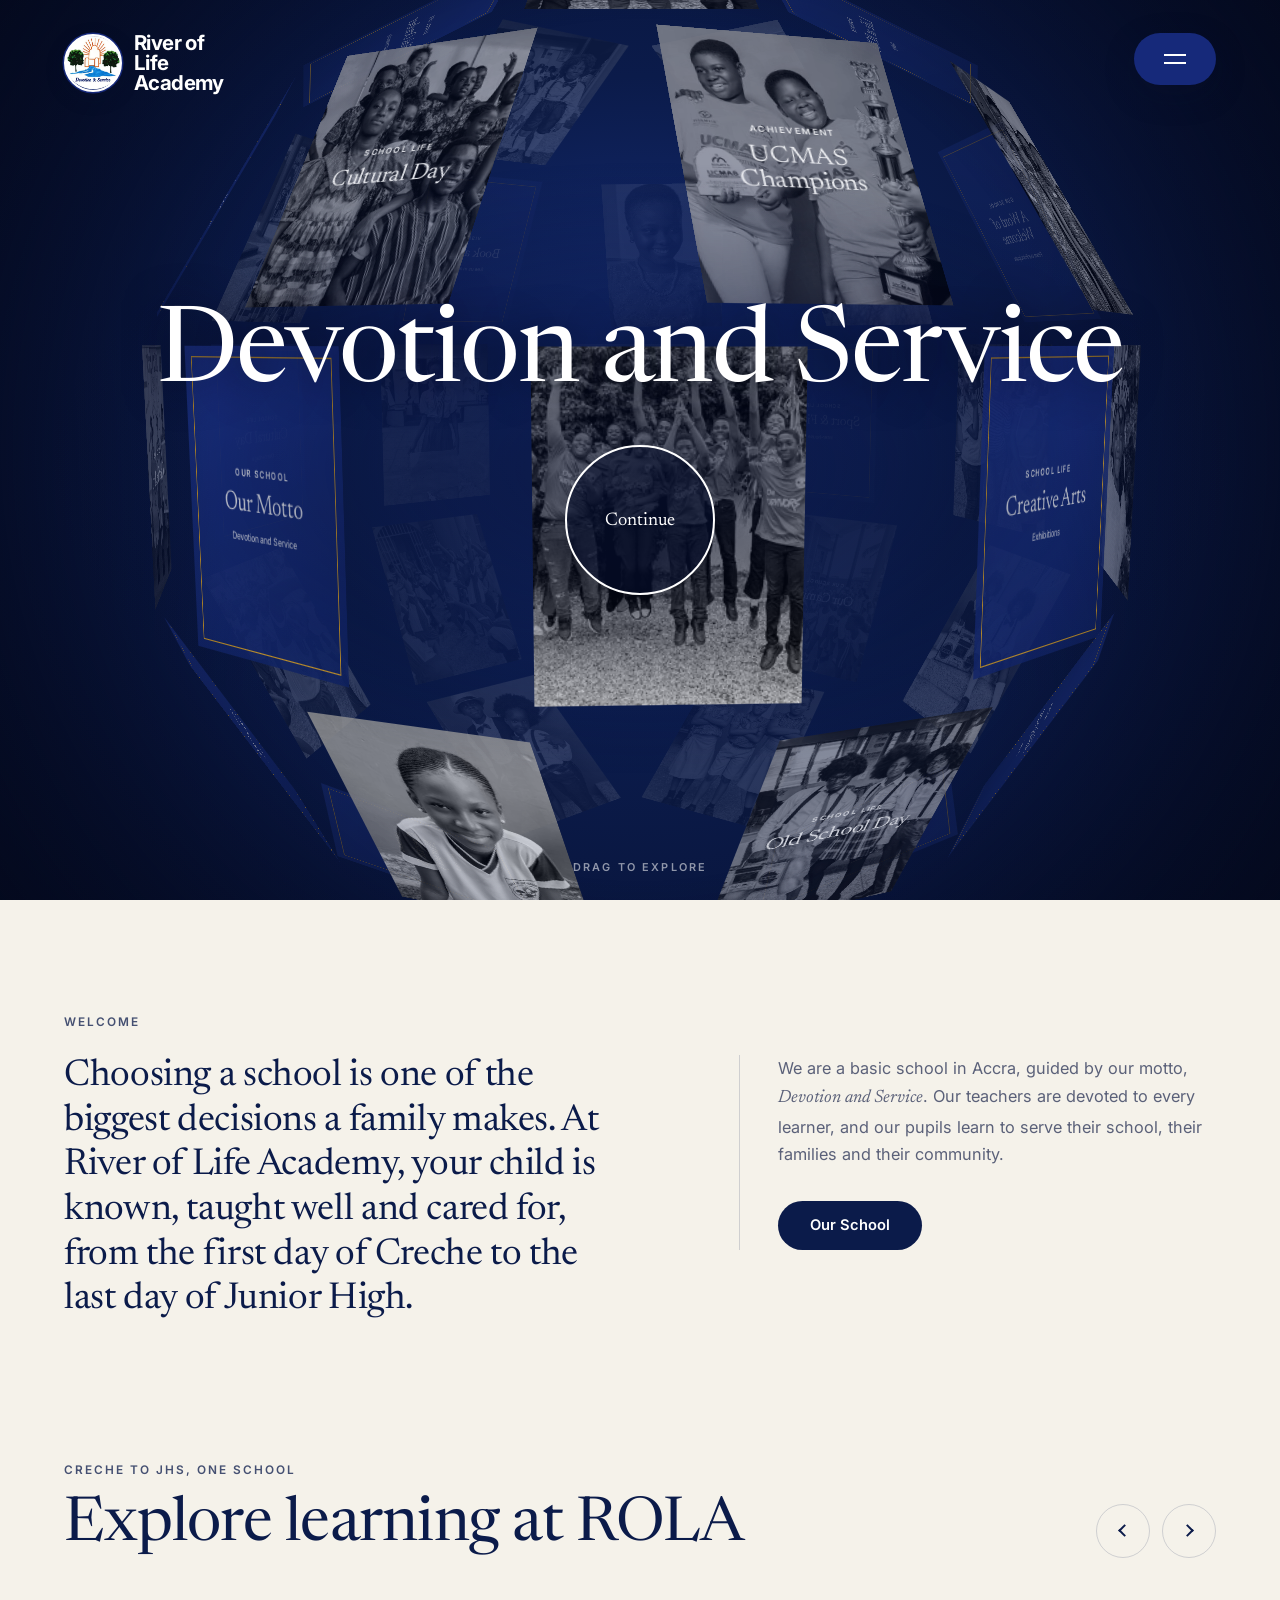
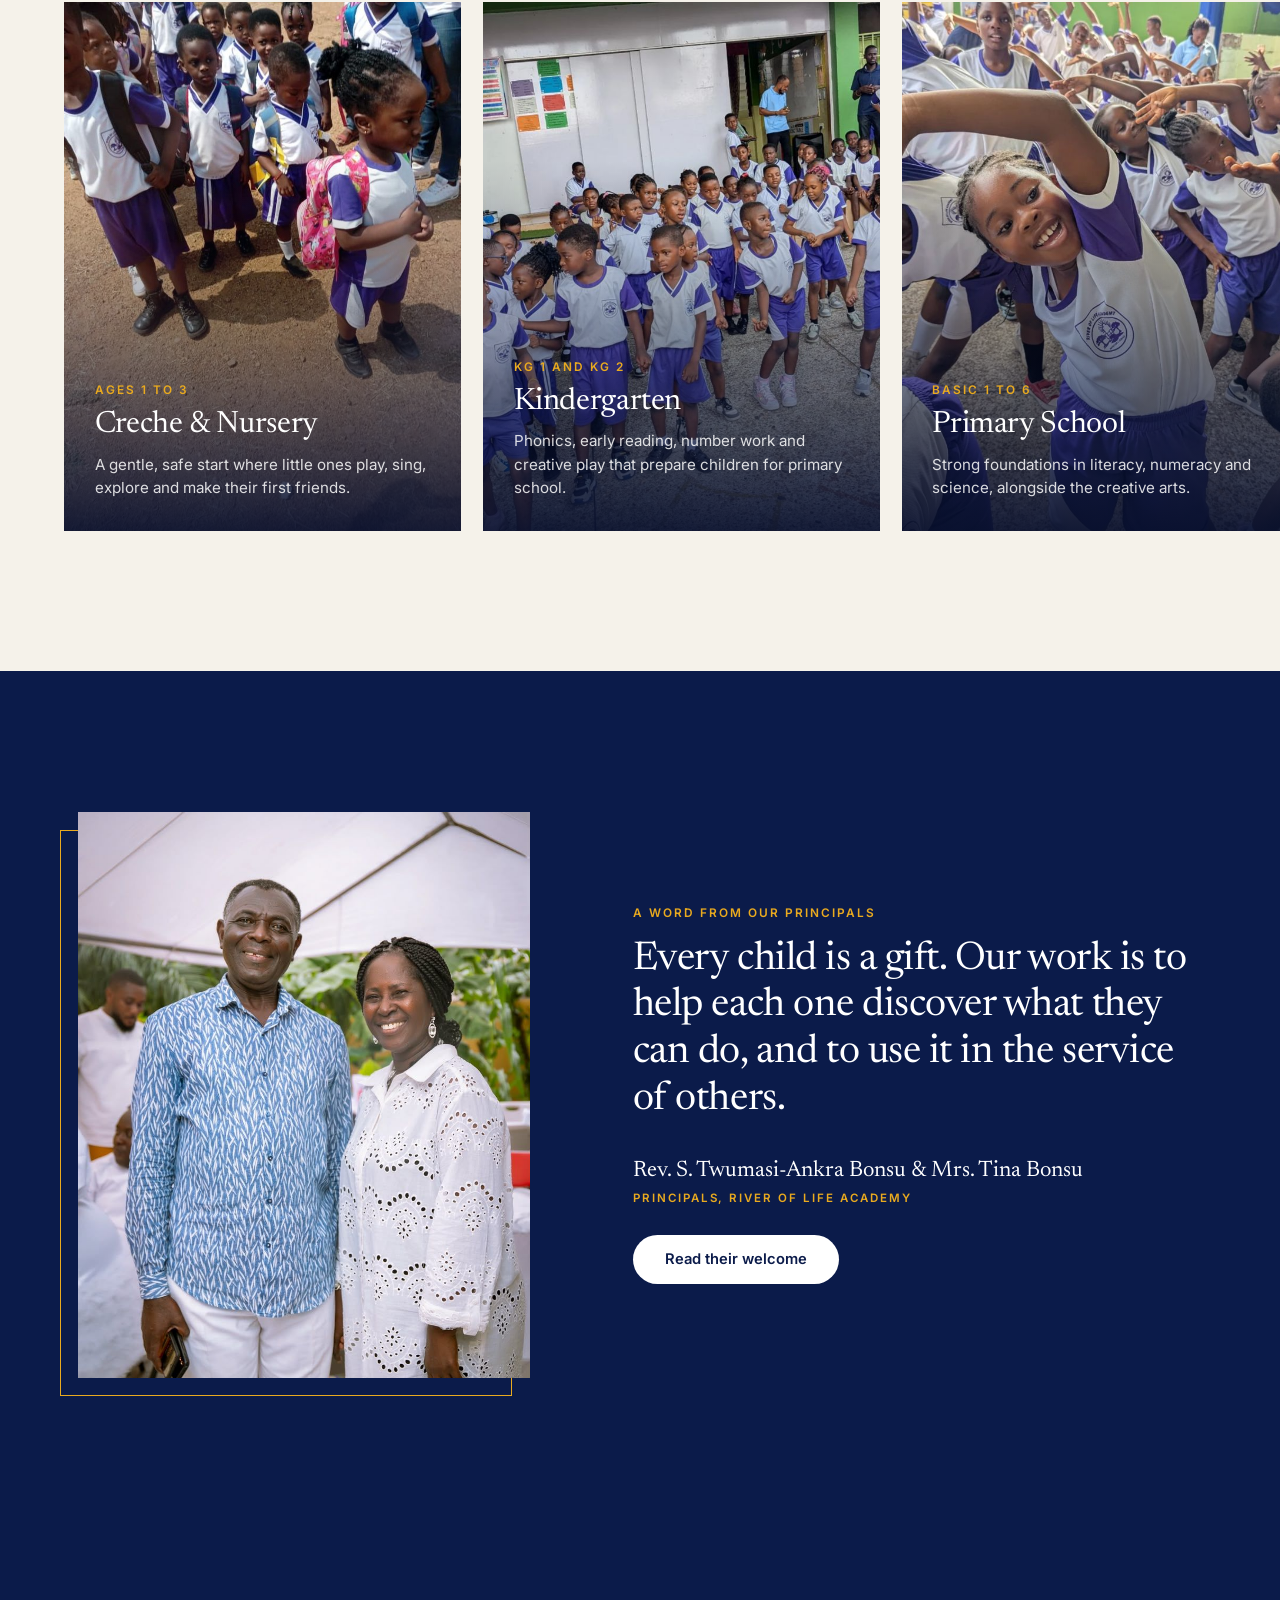
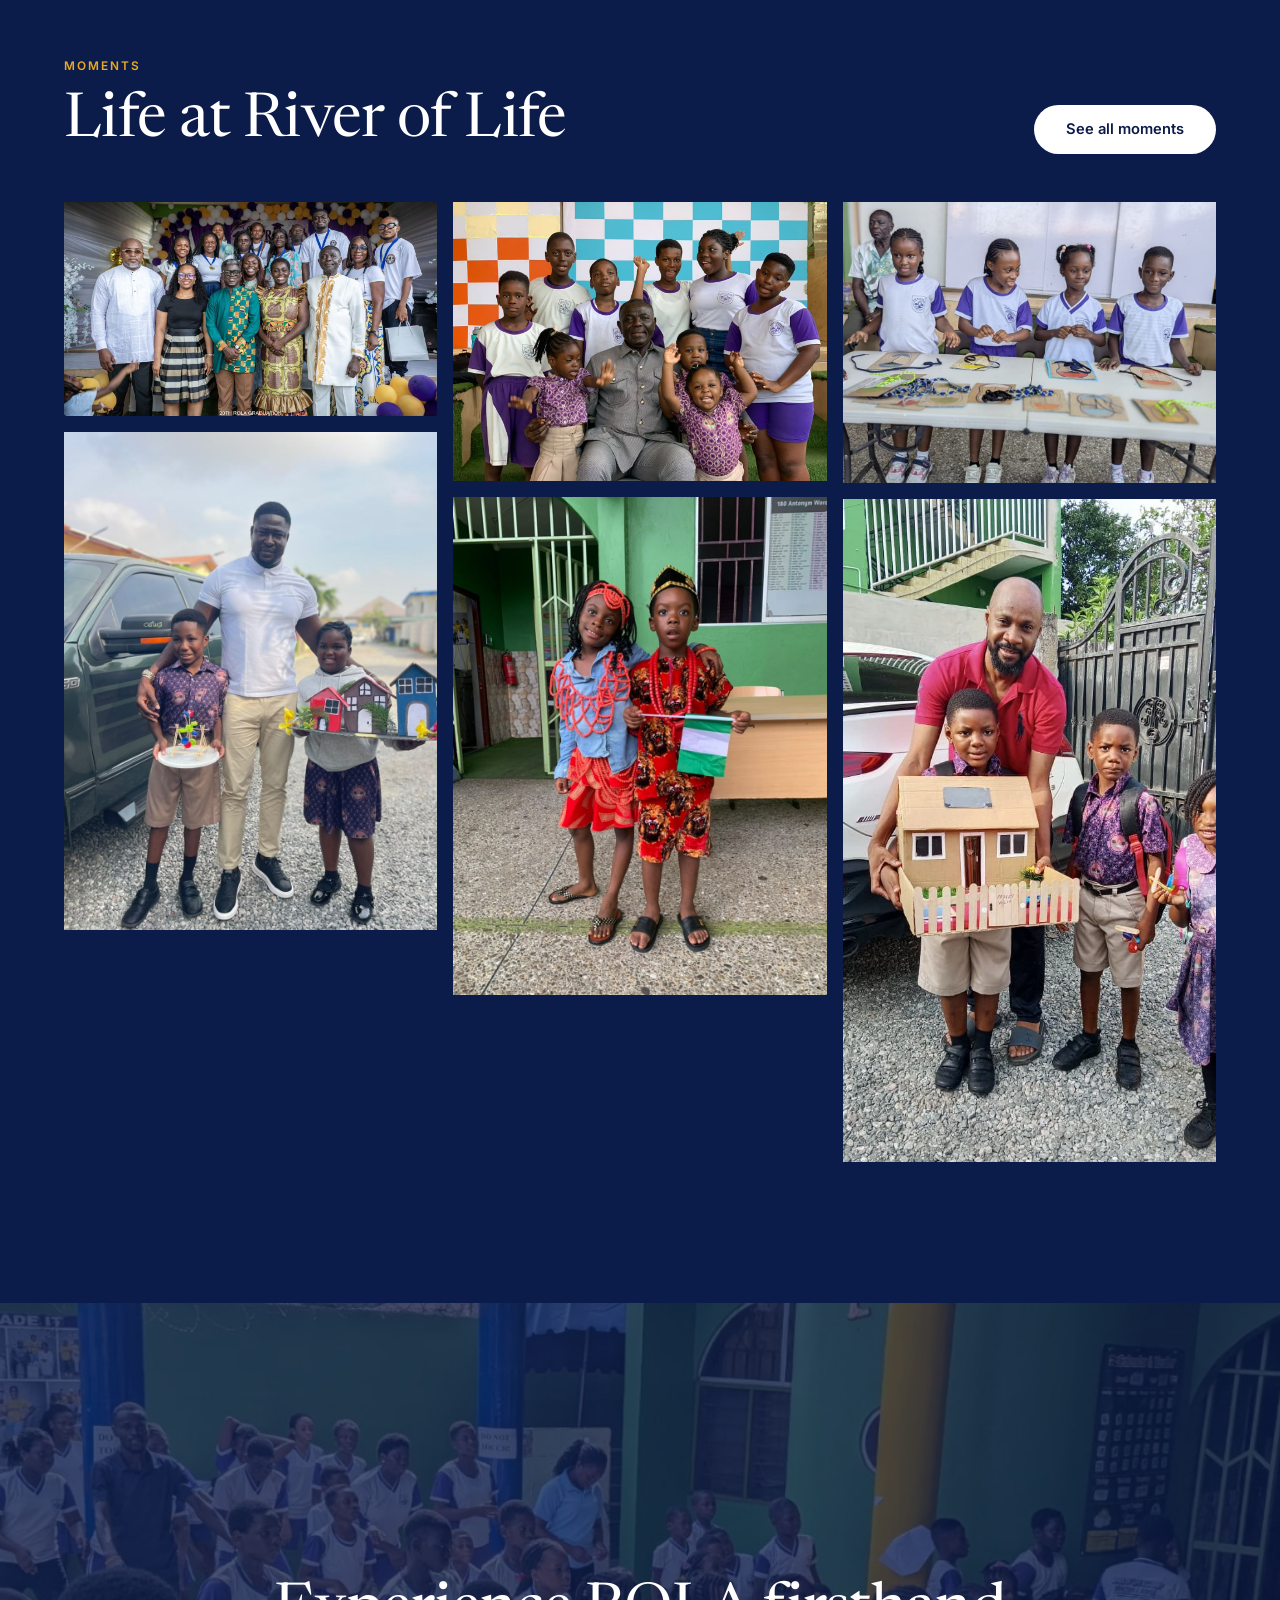
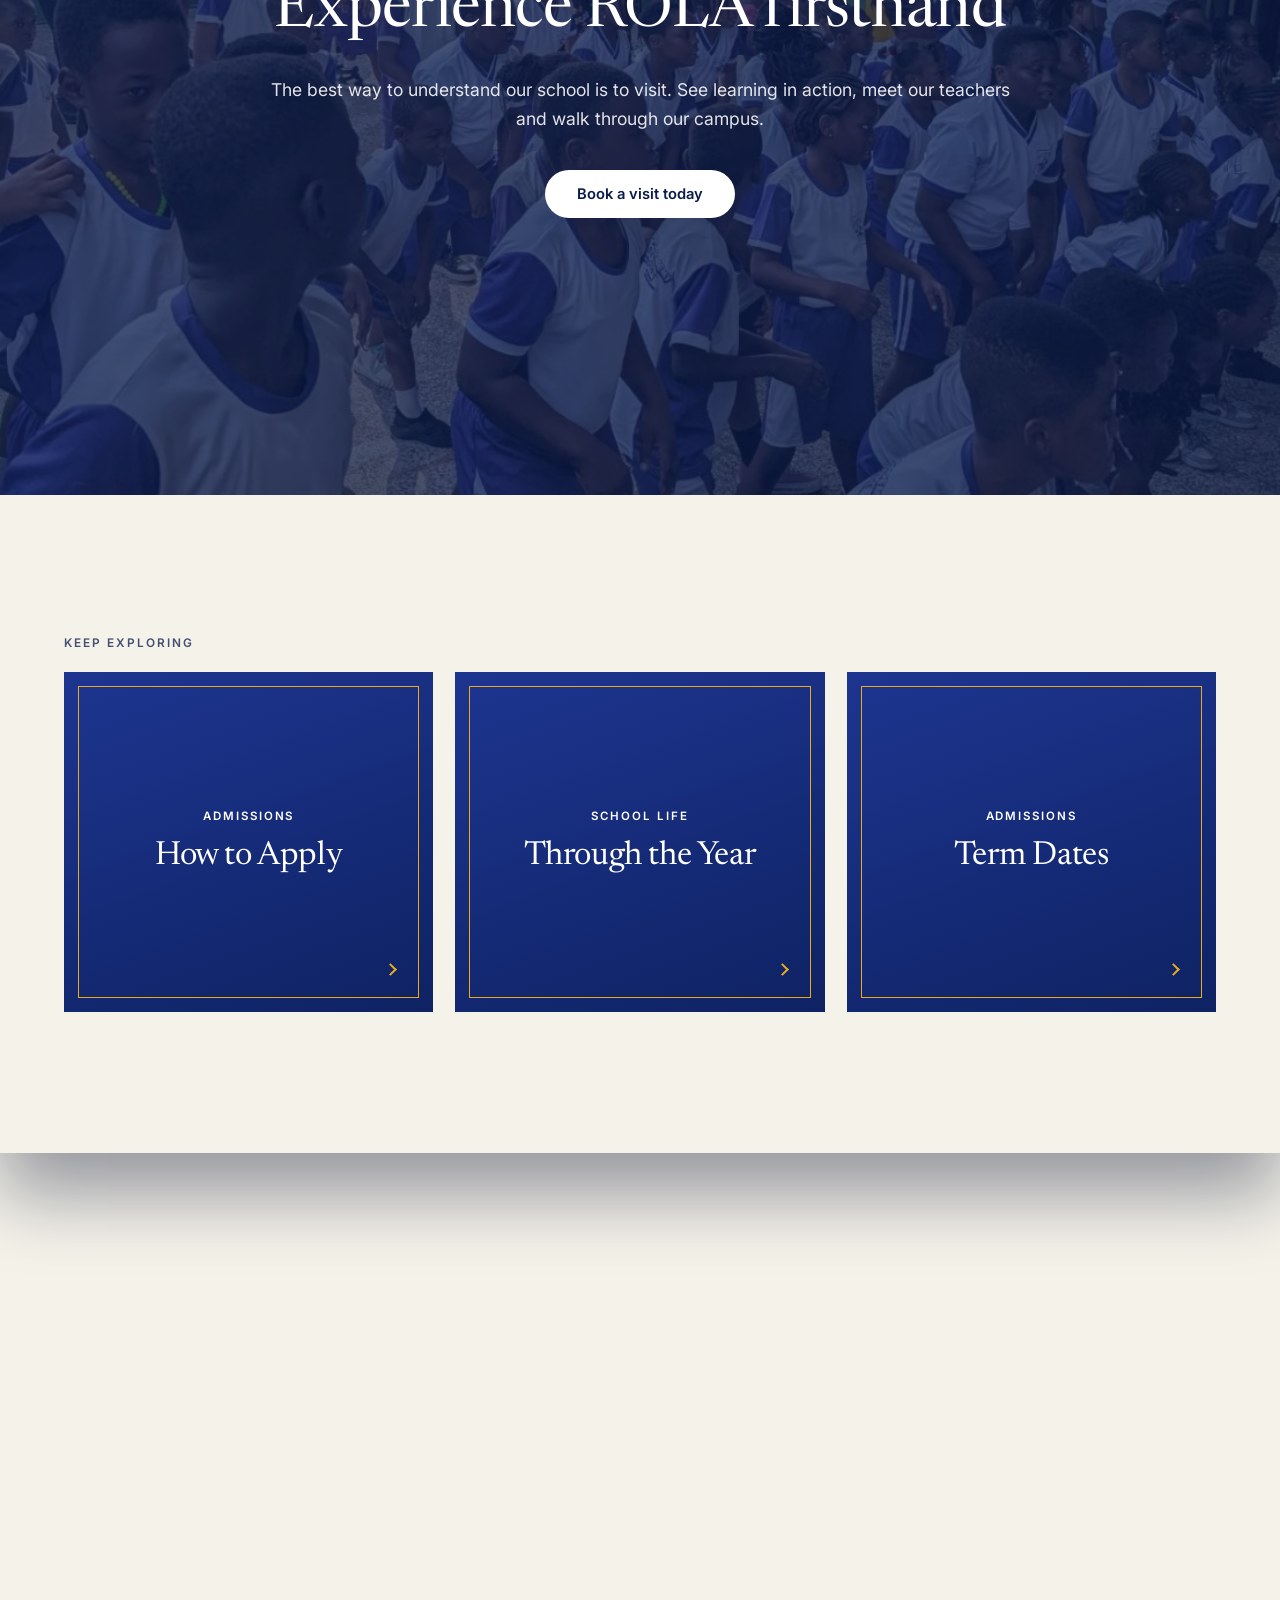
==== commit 66732b29: "Use the nine chosen photos for the changing home background Slides now come from the Background chan" ====
--- a/index.html
+++ b/index.html
@@ -119,11 +119,16 @@
   <section class="hero">
     <!-- Background photos change automatically. To use a video instead, save it as images/site/hero.mp4 -->
     <div class="hero__slides" id="heroSlides" data-parallax>
-      <img class="is-active" src="images/site/hero-1.jpg" alt="Pupils of River of Life Academy during morning exercise in front of the school building" />
-      <img src="images/site/hero-3.jpg" alt="" style="object-position:center 30%" />
-      <img src="images/site/g-teachers-parents.jpg" alt="" style="object-position:center 30%" />
-      <img src="images/site/hero-2.jpg" alt="" style="object-position:center 55%" />
-      <img src="images/site/h-class.jpg" alt="" style="object-position:center 35%" />
+      <!-- The nine photos from the "Background changing pictures" folder -->
+      <img class="is-active" src="images/site/principal-children.jpg" alt="Rev. S. Twumasi-Ankra Bonsu seated among pupils of River of Life Academy" style="object-position:center 0%" />
+      <img src="images/site/g-teachers-parents.jpg" alt="" style="object-position:center 14%" />
+      <img src="images/site/g-craft-table.jpg" alt="" style="object-position:center 22%" />
+      <img src="images/site/g-team-staff.jpg" alt="" style="object-position:center 38%" />
+      <img src="images/site/g-art.jpg" alt="" style="object-position:center 36%" />
+      <img src="images/site/principal-pupils.jpg" alt="" style="object-position:center 14%" />
+      <img src="images/site/g-grad-cake.jpg" alt="" style="object-position:center 40%" />
+      <img src="images/site/g-pink.jpg" alt="" style="object-position:center 18%" />
+      <img src="images/site/g-pe2.jpg" alt="" style="object-position:center 38%" />
     </div>
     <video class="hero__video" id="heroVideo" muted loop playsinline preload="none" aria-hidden="true"></video>
     <div class="hero__shade" aria-hidden="true"></div>
--- a/css/pages.css
+++ b/css/pages.css
@@ -345,3 +345,7 @@
 .people__photo::before { content: ""; position: absolute; inset: 18px -18px -18px 18px; border: 1px solid var(--gold); }
 .people__photo img { position: relative; width: 100%; height: auto; }
 .people__photo figcaption { position: relative; margin-top: 34px; font: 600 .74rem var(--sans); letter-spacing: .17em; text-transform: uppercase; color: var(--gold-dark); }
+
+/* The home photo layer must fill the banner itself: it is moved on scroll,
+   and a moved layer with no size of its own would shrink its photos to nothing. */
+.hero__slides { position: absolute; inset: 0; }
